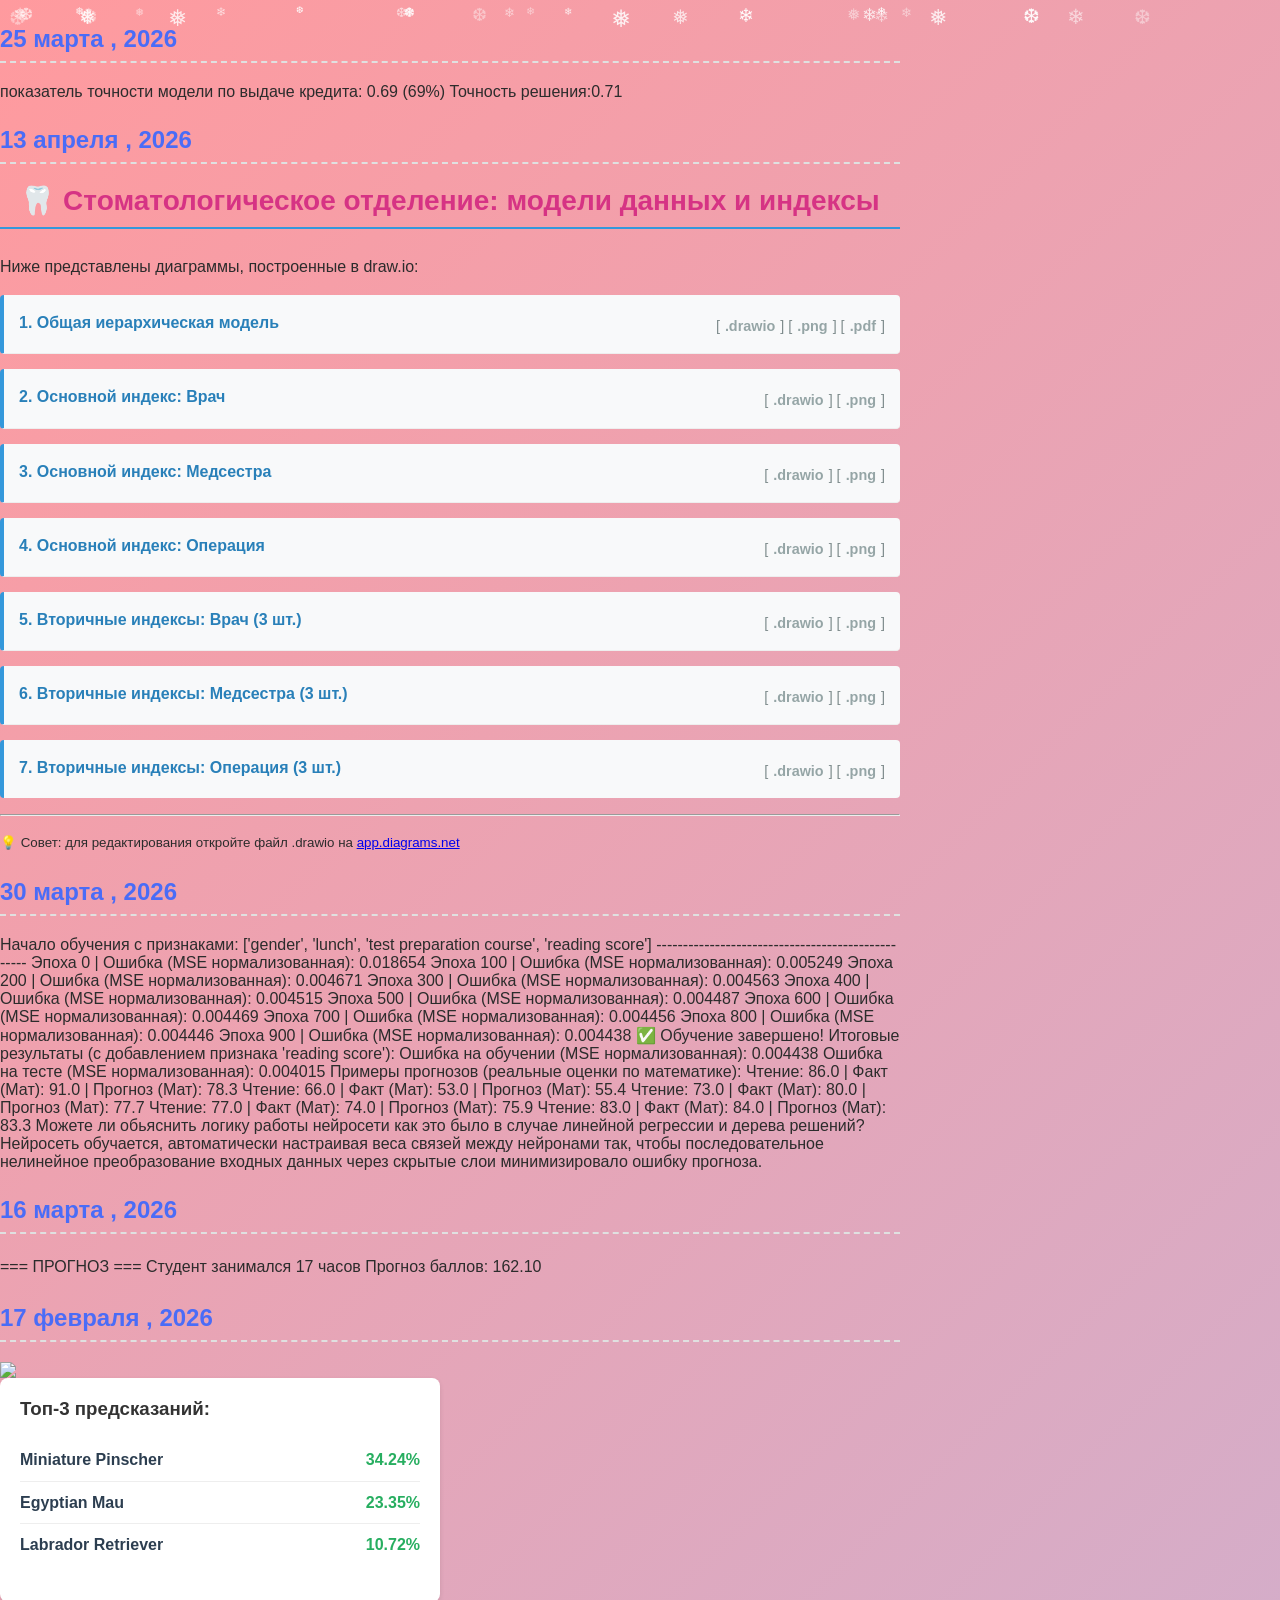
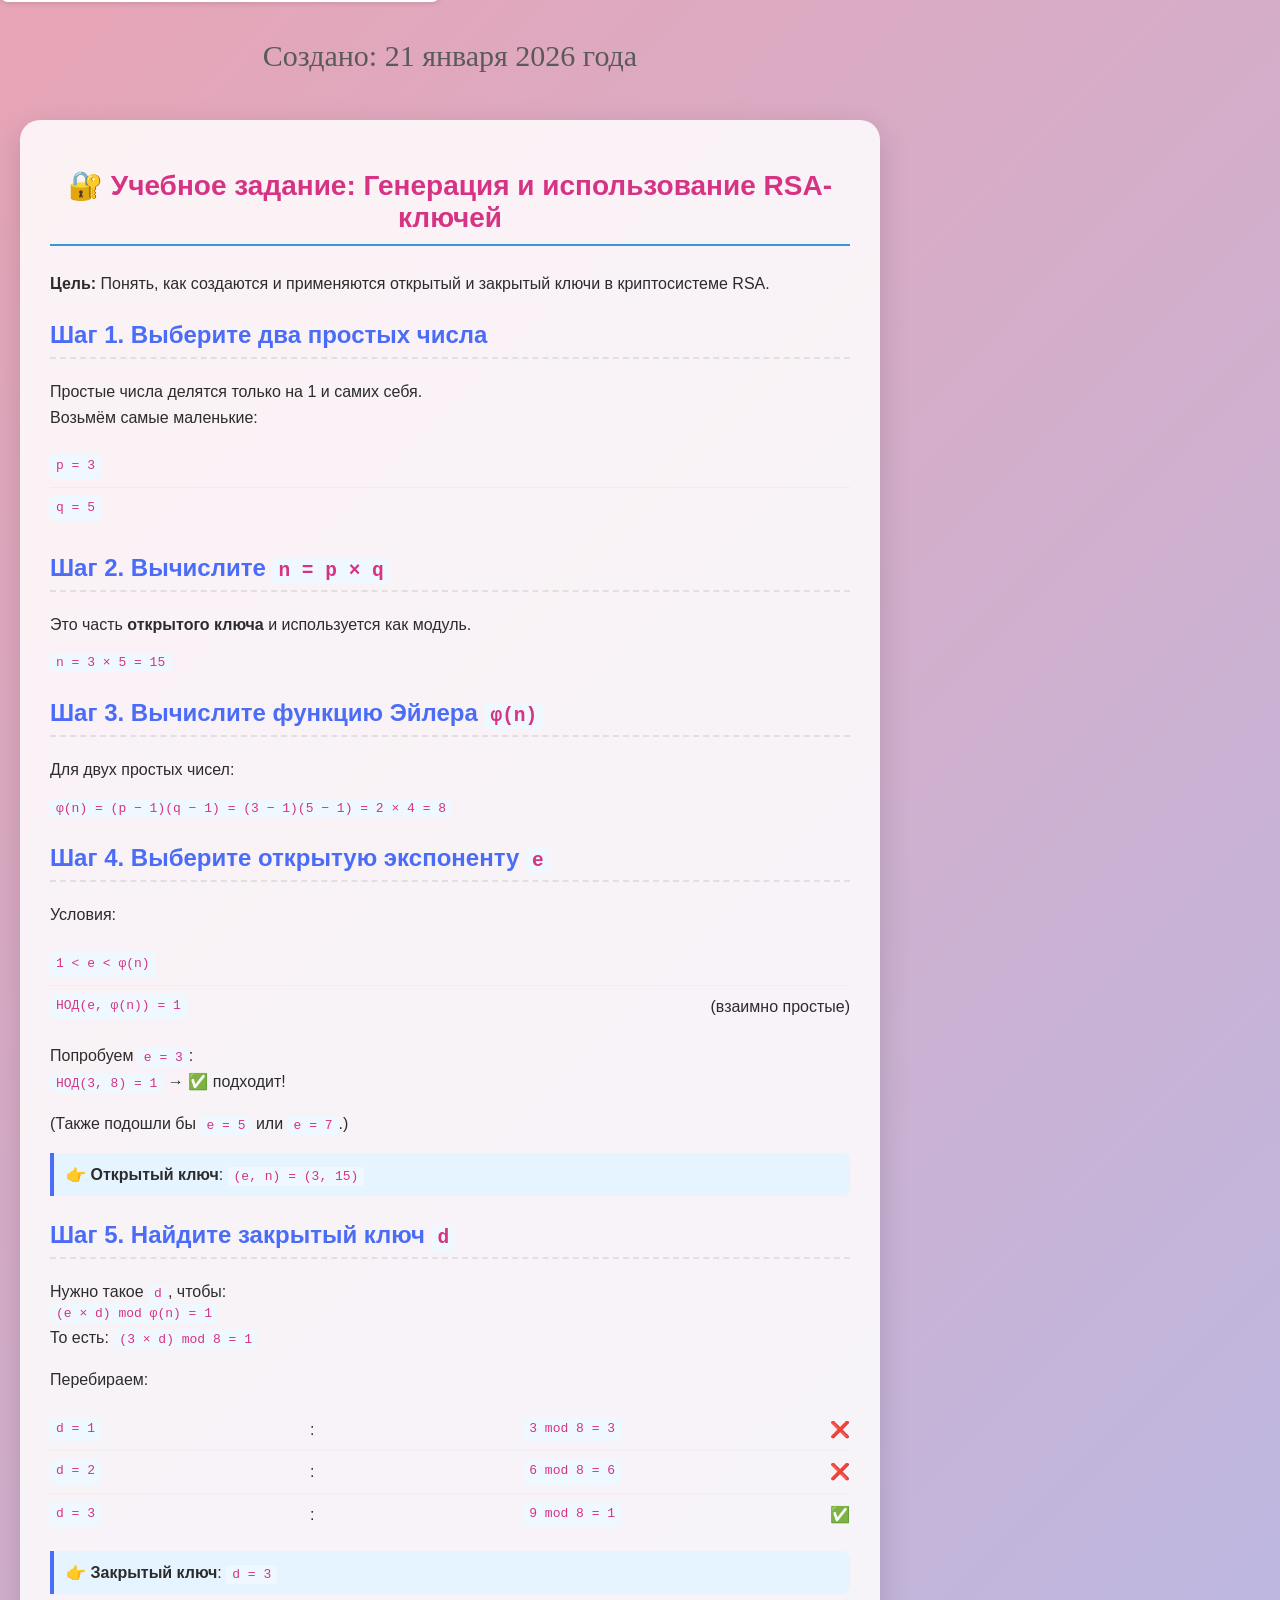
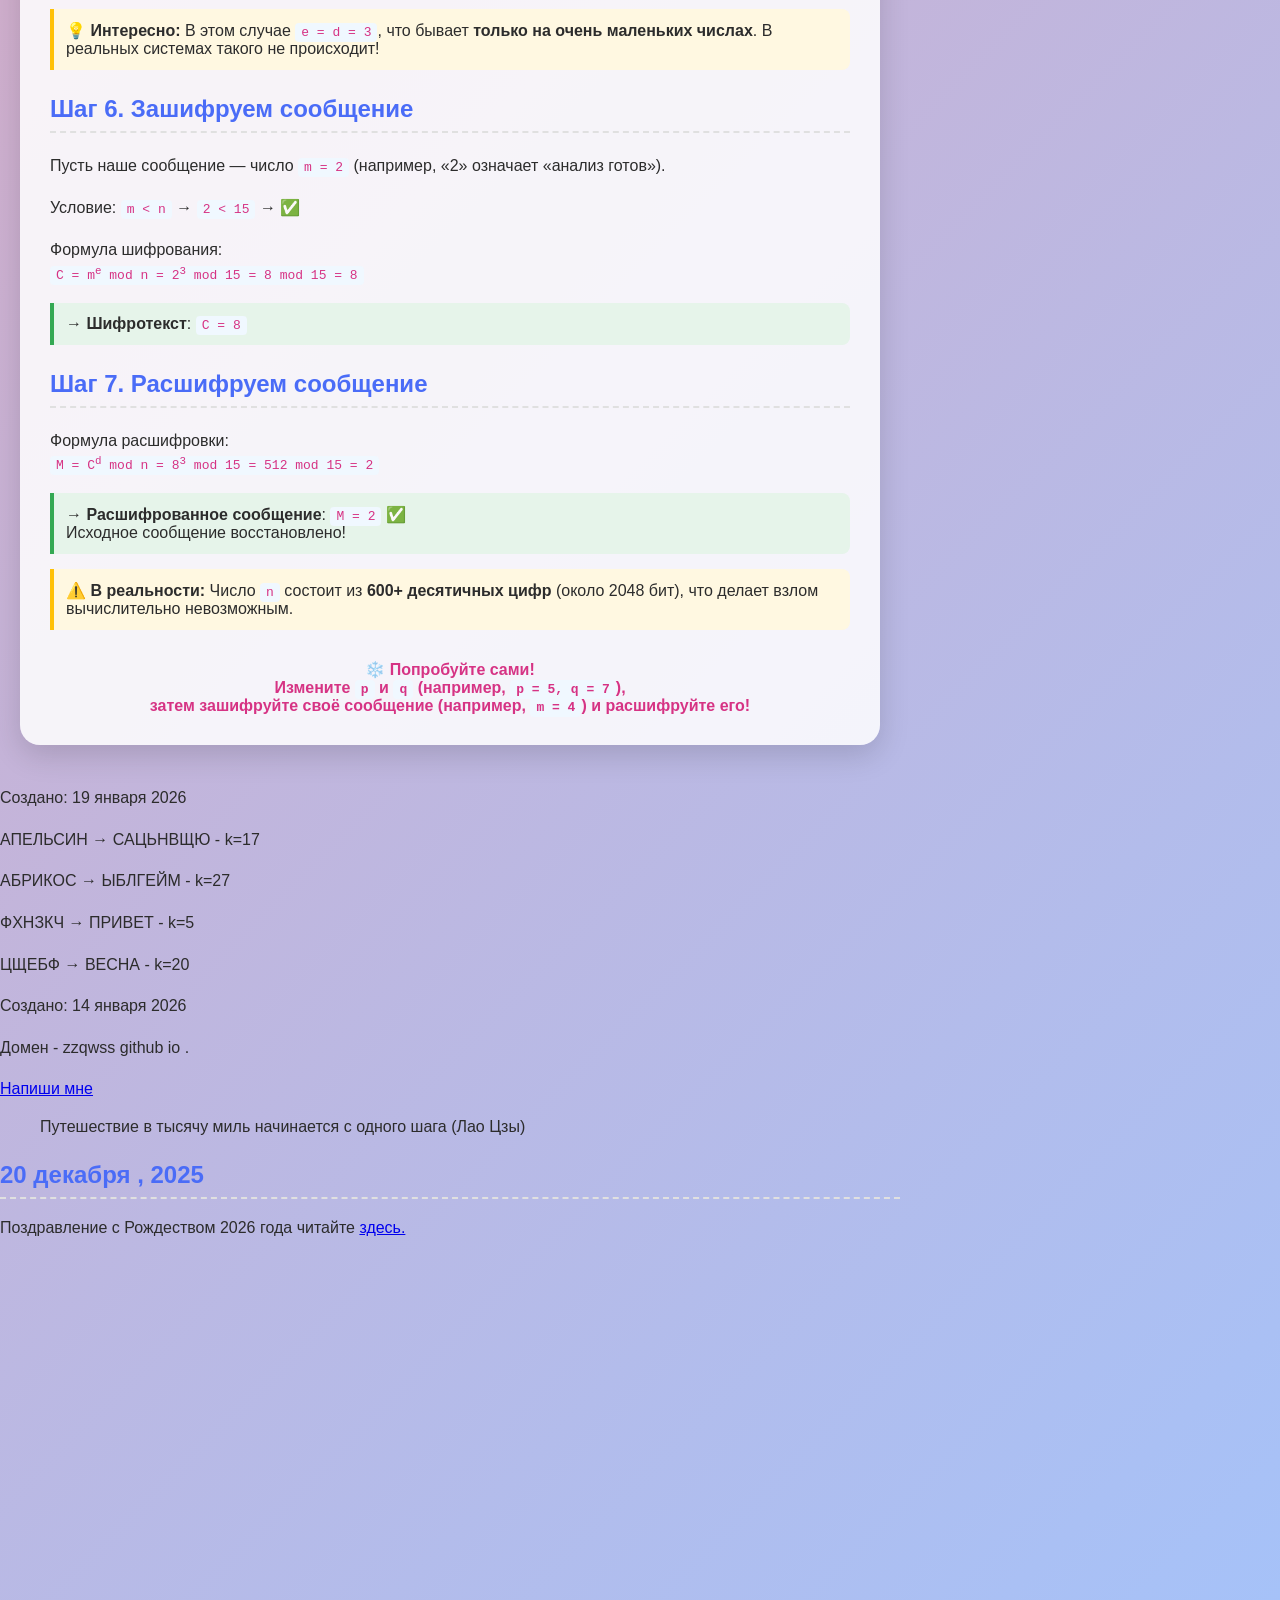
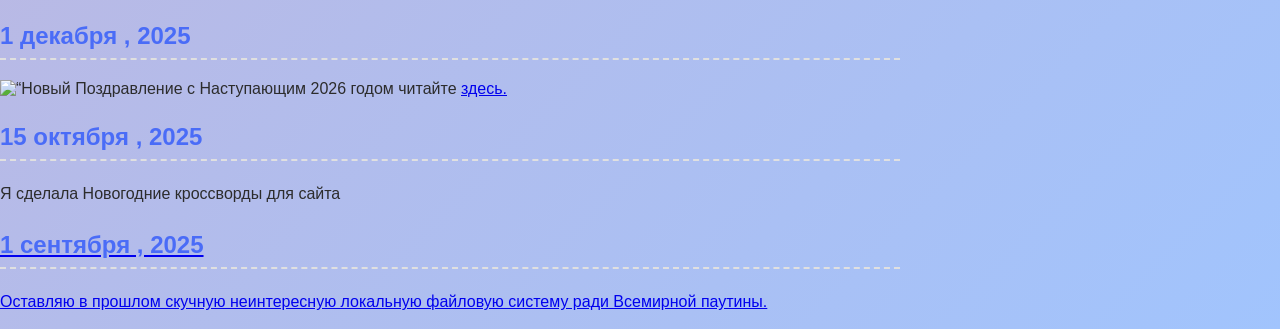
==== index.html @ 60582eb0 "Update index.html" ====
<!DOCTYPE htnl>
<htnl lang="ru">
<head>
  <title>Мой блог</title>
  <link type=“text/css” 
  <link rel=“stylesheet” href=“style.css” />
</head>
  <title>Привет мир</title>
</head>
  <h2> 25 марта , 2026</h2
  <tittle>показатель точности модели по выдаче кредита: 0.69 (69%)</tittle>
  <tittle>Точность решения:0.71</tittle>

   <h2> 13 апреля , 2026</h2>
  <mxGraphModel dx="1024" dy="576" grid="1" gridSize="10" guides="1" tooltips="1" connect="1" arrows="1" fold="1" page="1" pageScale="1" pageWidth="827" pageHeight="1169" math="0" shadow="0">
  <root>
    <mxCell id="0"/>
    <mxCell id="1" parent="0"/>
    <mxCell id="2" value="Стоматологическое Отделение" style="rounded=0;whiteSpace=wrap;html=1;fillColor=#dae8fc;strokeColor=#6c8ebf;" vertex="1" parent="1">
      <mxGeometry x="250" y="40" width="200" height="60" as="geometry"/>
    </mxCell>
    <mxCell id="3" value="Персонал" style="rounded=0;whiteSpace=wrap;html=1;fillColor=#fff2cc;strokeColor=#d6b656;" vertex="1" parent="1">
      <mxGeometry x="150" y="160" width="120" height="60" as="geometry"/>
    </mxCell>
    <mxCell id="4" value="Операции" style="rounded=0;whiteSpace=wrap;html=1;fillColor=#d5e8d4;strokeColor=#82b366;" vertex="1" parent="1">
      <mxGeometry x="430" y="160" width="120" height="60" as="geometry"/>
    </mxCell>
    <mxCell id="5" value="Врач" style="ellipse;whiteSpace=wrap;html=1;fillColor=#f8cecc;strokeColor=#b85450;" vertex="1" parent="1">
      <mxGeometry x="80" y="280" width="100" height="80" as="geometry"/>
    </mxCell>
    <mxCell id="6" value="Медсестра" style="ellipse;whiteSpace=wrap;html=1;fillColor=#e1d5e7;strokeColor=#9673a6;" vertex="1" parent="1">
      <mxGeometry x="220" y="280" width="100" height="80" as="geometry"/>
    </mxCell>
    <mxCell id="7" value="Операция" style="ellipse;whiteSpace=wrap;html=1;fillColor=#d5e8d4;strokeColor=#82b366;" vertex="1" parent="1">
      <mxGeometry x="430" y="280" width="100" height="80" as="geometry"/>
    </mxCell>
    <mxCell id="8" value="" style="endArrow=classic;html=1;exitX=0.5;exitY=1;entryX=0.5;entryY=0;" edge="1" parent="1" source="2" target="3">
      <mxGeometry width="50" height="50" relative="1" as="geometry">
        <mxPoint x="250" y="130" as="sourcePoint"/>
        <mxPoint x="300" y="80" as="targetPoint"/>
      </mxGeometry>
    </mxCell>
    <mxCell id="9" value="" style="endArrow=classic;html=1;exitX=0.5;exitY=1;entryX=0.5;entryY=0;" edge="1" parent="1" source="2" target="4">
      <mxGeometry width="50" height="50" relative="1" as="geometry">
        <mxPoint x="360" y="110" as="sourcePoint"/>
        <mxPoint x="410" y="60" as="targetPoint"/>
      </mxGeometry>
    </mxCell>
    <mxCell id="10" value="" style="endArrow=classic;html=1;exitX=0.5;exitY=1;entryX=0.5;entryY=0;" edge="1" parent="1" source="3" target="5">
      <mxGeometry width="50" height="50" relative="1" as="geometry">
        <mxPoint x="160" y="230" as="sourcePoint"/>
        <mxPoint x="210" y="180" as="targetPoint"/>
      </mxGeometry>
    </mxCell>
    <mxCell id="11" value="" style="endArrow=classic;html=1;exitX=0.5;exitY=1;entryX=0.5;entryY=0;" edge="1" parent="1" source="3" target="6">
      <mxGeometry width="50" height="50" relative="1" as="geometry">
        <mxPoint x="240" y="230" as="sourcePoint"/>
        <mxPoint x="290" y="180" as="targetPoint"/>
      </mxGeometry>
    </mxCell>
    <mxCell id="12" value="" style="endArrow=classic;html=1;exitX=0.5;exitY=1;entryX=0.5;entryY=0;" edge="1" parent="1" source="4" target="7">
      <mxGeometry width="50" height="50" relative="1" as="geometry">
        <mxPoint x="440" y="230" as="sourcePoint"/>
        <mxPoint x="490" y="180" as="targetPoint"/>
      </mxGeometry>
    </mxCell>
    <mxCell id="13" value="Признаки:&lt;br&gt;- ID&lt;br&gt;- ФИО&lt;br&gt;- Специализация&lt;br&gt;- Стаж&lt;br&gt;- Категория" style="text;html=1;strokeColor=none;fillColor=none;align=left;verticalAlign=top;spacingLeft=4;spacingRight=4;overflow=hidden;rotatable=0;points=[[0,0.5],[1,0.5]];portConstraint=eastwest;" vertex="1" parent="1">
      <mxGeometry x="80" y="370" width="100" height="100" as="geometry"/>
    </mxCell>
    <mxCell id="14" value="Признаки:&lt;br&gt;- ID&lt;br&gt;- ФИО&lt;br&gt;- Тип&lt;br&gt;- Кабинет&lt;br&gt;- График" style="text;html=1;strokeColor=none;fillColor=none;align=left;verticalAlign=top;spacingLeft=4;spacingRight=4;overflow=hidden;rotatable=0;points=[[0,0.5],[1,0.5]];portConstraint=eastwest;" vertex="1" parent="1">
      <mxGeometry x="220" y="370" width="100" height="100" as="geometry"/>
    </mxCell>
    <mxCell id="15" value="Признаки:&lt;br&gt;- ID&lt;br&gt;- Название&lt;br&gt;- Дата&lt;br&gt;- Длит.&lt;br&gt;- Стоимость" style="text;html=1;strokeColor=none;fillColor=none;align=left;verticalAlign=top;spacingLeft=4;spacingRight=4;overflow=hidden;rotatable=0;points=[[0,0.5],[1,0.5]];portConstraint=eastwest;" vertex="1" parent="1">
      <mxGeometry x="430" y="370" width="100" height="100" as="geometry"/>
    </mxCell>
  </root>
</mxGraphModel>
          <!DOCTYPE html>
<html lang="ru">
<head>
  <meta charset="UTF-8">
  <title>Модели индексов — Стоматологическое отделение</title>
  <style>
    body { font-family: Arial, sans-serif; max-width: 900px; margin: 40px auto; padding: 0 20px; }
    h1 { color: #2c3e50; border-bottom: 2px solid #3498db; padding-bottom: 10px; }
    .file-list { list-style: none; padding: 0; }
    .file-list li { 
      margin: 15px 0; padding: 15px; 
      background: #f8f9fa; border-left: 4px solid #3498db; 
      border-radius: 4px; 
    }
    .file-list a { font-weight: bold; color: #2980b9; text-decoration: none; }
    .file-list a:hover { text-decoration: underline; }
    .formats { font-size: 0.9em; color: #7f8c8d; margin-top: 5px; }
    .formats a { margin: 0 5px; color: #95a5a6; }
  </style>
</head>
<body>
  <h1>🦷 Стоматологическое отделение: модели данных и индексы</h1>
  <p>Ниже представлены диаграммы, построенные в draw.io:</p>
  
  <ul class="file-list">
    <li>
      <a href="01_Hierarchy_Model.png" target="_blank">1. Общая иерархическая модель</a>
      <div class="formats">
        [<a href="01_Hierarchy_Model.drawio">.drawio</a>]
        [<a href="01_Hierarchy_Model.png">.png</a>]
        [<a href="01_Hierarchy_Model.pdf">.pdf</a>]
      </div>
    </li>
    <li>
      <a href="02_Doctor_Primary_Index.png" target="_blank">2. Основной индекс: Врач</a>
      <div class="formats">
        [<a href="02_Doctor_Primary_Index.drawio">.drawio</a>]
        [<a href="02_Doctor_Primary_Index.png">.png</a>]
      </div>
    </li>
    <li>
      <a href="03_Nurse_Primary_Index.png" target="_blank">3. Основной индекс: Медсестра</a>
      <div class="formats">
        [<a href="03_Nurse_Primary_Index.drawio">.drawio</a>]
        [<a href="03_Nurse_Primary_Index.png">.png</a>]
      </div>
    </li>
    <li>
      <a href="04_Operation_Primary_Index.png" target="_blank">4. Основной индекс: Операция</a>
      <div class="formats">
        [<a href="04_Operation_Primary_Index.drawio">.drawio</a>]
        [<a href="04_Operation_Primary_Index.png">.png</a>]
      </div>
    </li>
    <li>
      <a href="05_Doctor_Secondary_Indexes.png" target="_blank">5. Вторичные индексы: Врач (3 шт.)</a>
      <div class="formats">
        [<a href="05_Doctor_Secondary_Indexes.drawio">.drawio</a>]
        [<a href="05_Doctor_Secondary_Indexes.png">.png</a>]
      </div>
    </li>
    <li>
      <a href="06_Nurse_Secondary_Indexes.png" target="_blank">6. Вторичные индексы: Медсестра (3 шт.)</a>
      <div class="formats">
        [<a href="06_Nurse_Secondary_Indexes.drawio">.drawio</a>]
        [<a href="06_Nurse_Secondary_Indexes.png">.png</a>]
      </div>
    </li>
    <li>
      <a href="07_Operation_Secondary_Indexes.png" target="_blank">7. Вторичные индексы: Операция (3 шт.)</a>
      <div class="formats">
        [<a href="07_Operation_Secondary_Indexes.drawio">.drawio</a>]
        [<a href="07_Operation_Secondary_Indexes.png">.png</a>]
      </div>
    </li>
  </ul>

  <hr>
  <p><small>💡 Совет: для редактирования откройте файл .drawio на <a href="https://app.diagrams.net" target="_blank">app.diagrams.net</a></small></p>
</body>
</html>
  
  <h2> 30 марта , 2026</h2>
Начало обучения с признаками: ['gender', 'lunch', 'test preparation course', 'reading score']
--------------------------------------------------
Эпоха    0 | Ошибка (MSE нормализованная): 0.018654
Эпоха  100 | Ошибка (MSE нормализованная): 0.005249
Эпоха  200 | Ошибка (MSE нормализованная): 0.004671
Эпоха  300 | Ошибка (MSE нормализованная): 0.004563
Эпоха  400 | Ошибка (MSE нормализованная): 0.004515
Эпоха  500 | Ошибка (MSE нормализованная): 0.004487
Эпоха  600 | Ошибка (MSE нормализованная): 0.004469
Эпоха  700 | Ошибка (MSE нормализованная): 0.004456
Эпоха  800 | Ошибка (MSE нормализованная): 0.004446
Эпоха  900 | Ошибка (MSE нормализованная): 0.004438

✅ Обучение завершено!

Итоговые результаты (с добавлением признака 'reading score'):
Ошибка на обучении (MSE нормализованная): 0.004438
Ошибка на тесте (MSE нормализованная): 0.004015

Примеры прогнозов (реальные оценки по математике):
Чтение: 86.0 | Факт (Мат): 91.0 | Прогноз (Мат): 78.3
Чтение: 66.0 | Факт (Мат): 53.0 | Прогноз (Мат): 55.4
Чтение: 73.0 | Факт (Мат): 80.0 | Прогноз (Мат): 77.7
Чтение: 77.0 | Факт (Мат): 74.0 | Прогноз (Мат): 75.9
Чтение: 83.0 | Факт (Мат): 84.0 | Прогноз (Мат): 83.3
  Можете ли обьяснить логику работы нейросети как это было в случае линейной регрессии и дерева решений?
  Нейросеть обучается, автоматически настраивая веса связей между нейронами так, чтобы последовательное нелинейное преобразование входных данных через скрытые слои минимизировало ошибку прогноза.
 <h2> 16 марта , 2026</h2>
  <p>=== ПРОГНОЗ ===
Студент занимался 17 часов
Прогноз баллов: 162.10</p> 

    <head>
  <h2> 17 февраля , 2026</h2>
  <img src="7d389800ee149e81c55e66fdf077b509.jpg">
  <!DOCTYPE html>
<html lang="ru">
<head>
    <meta charset="UTF-8">
    <meta name="viewport" content="width=device-width, initial-scale=1.0">
    <title>Результаты предсказания</title>
    <style>
        body {
            font-family: Arial, sans-serif;
            padding: 20px;
            background-color: #f9f9f9;
        }
        .prediction-box {
            background: white;
            padding: 20px;
            border-radius: 8px;
            box-shadow: 0 2px 5px rgba(0,0,0,0.1);
            max-width: 400px;
        }
        h3 {
            margin-top: 0;
            color: #333;
        }
        ul {
            list-style-type: none; /* Убираем стандартные точки */
            padding: 0;
        }
        li {
            padding: 8px 0;
            border-bottom: 1px solid #eee;
            display: flex;
            justify-content: space-between; /* Разносит название и процент по краям */
        }
        li:last-child {
            border-bottom: none;
        }
        .breed {
            font-weight: bold;
            color: #2c3e50;
        }
        .percent {
            color: #27ae60; /* Зеленый цвет для процентов */
            font-weight: bold;
        }
    </style>
</head>
<body>

    <div class="prediction-box">
        <h3>Топ-3 предсказаний:</h3>
        <ul>
            <li>
                <span class="breed">Miniature Pinscher</span>
                <span class="percent">34.24%</span>
            </li>
            <li>
                <span class="breed">Egyptian Mau</span>
                <span class="percent">23.35%</span>
            </li>
            <li>
                <span class="breed">Labrador Retriever</span>
                <span class="percent">10.72%</span>
            </li>
        </ul>
    </div>

</body>
</html>
<body>
<p style="font-family: 'Pudelinka', cursive; font-size: 30px; text-align: center; color: #5a5a5a; margin-top: 30px;">
  Создано: 21 января 2026 года
</p>
  <!DOCTYPE html>
<html lang="ru">
<head>
  <meta charset="UTF-8" />
  <meta name="viewport" content="width=device-width, initial-scale=1.0"/>
  <title>🔐 Учебное задание: Генерация и использование RSA-ключей</title>
  <style>
    /* Pink-blue gradient background */
    body {
      margin: 0;
      padding: 0;
      min-height: 100vh;
      background: linear-gradient(135deg, #ff9a9e 0%, #a1c4fd 100%);
      font-family: 'Segoe UI', Tahoma, Geneva, Verdana, sans-serif;
      color: #2c2c2c;
      overflow-x: hidden;
      position: relative;
    }

    .container {
      max-width: 800px;
      margin: 40px auto;
      padding: 30px;
      background: rgba(255, 255, 255, 0.85);
      border-radius: 20px;
      box-shadow: 0 10px 30px rgba(0, 0, 0, 0.15);
      position: relative;
      z-index: 10;
    }

    h1 {
      text-align: center;
      color: #d63384;
      margin-bottom: 25px;
      font-size: 28px;
    }

    h2 {
      color: #4a6cf7;
      margin-top: 25px;
      border-bottom: 2px dashed #e0e0e0;
      padding-bottom: 8px;
    }

    p, ul {
      line-height: 1.6;
    }

    code {
      background: #f0f8ff;
      padding: 2px 6px;
      border-radius: 4px;
      font-family: monospace;
      color: #d63384;
    }

    .key-box {
      background: #e6f4ff;
      border-left: 4px solid #4a6cf7;
      padding: 12px;
      margin: 15px 0;
      border-radius: 0 8px 8px 0;
    }

    .note {
      background: #fff8e1;
      border-left: 4px solid #ffc107;
      padding: 12px;
      margin: 15px 0;
      border-radius: 0 8px 8px 0;
    }

    .success {
      background: #e6f4ea;
      border-left: 4px solid #34a853;
      padding: 12px;
      margin: 15px 0;
      border-radius: 0 8px 8px 0;
    }

    .try-it {
      text-align: center;
      margin-top: 30px;
      font-weight: bold;
      color: #d63384;
    }

    /* Snowflakes */
    .snowflake {
      position: absolute;
      top: -20px;
      color: white;
      font-size: 20px;
      user-select: none;
      opacity: 0.8;
      animation: fall linear infinite;
    }

    @keyframes fall {
      to {
        transform: translateY(105vh) rotate(360deg);
      }
    }
  </style>
</head>
<body>

  <!-- Snowflakes (generated by JS) -->
  <div id="snowflakes"></div>

  <div class="container">
    <h1>🔐 Учебное задание: Генерация и использование RSA-ключей</h1>

    <p><strong>Цель:</strong> Понять, как создаются и применяются открытый и закрытый ключи в криптосистеме RSA.</p>

    <h2>Шаг 1. Выберите два простых числа</h2>
    <p>Простые числа делятся только на 1 и самих себя.<br>
       Возьмём самые маленькие:</p>
    <ul>
      <li><code>p = 3</code></li>
      <li><code>q = 5</code></li>
    </ul>

    <h2>Шаг 2. Вычислите <code>n = p × q</code></h2>
    <p>Это часть <strong>открытого ключа</strong> и используется как модуль.</p>
    <p><code>n = 3 × 5 = 15</code></p>

    <h2>Шаг 3. Вычислите функцию Эйлера <code>φ(n)</code></h2>
    <p>Для двух простых чисел:</p>
    <p><code>φ(n) = (p − 1)(q − 1) = (3 − 1)(5 − 1) = 2 × 4 = 8</code></p>

    <h2>Шаг 4. Выберите открытую экспоненту <code>e</code></h2>
    <p>Условия:</p>
    <ul>
      <li><code>1 &lt; e &lt; φ(n)</code></li>
      <li><code>НОД(e, φ(n)) = 1</code> (взаимно простые)</li>
    </ul>
    <p>Попробуем <code>e = 3</code>:<br>
       <code>НОД(3, 8) = 1</code> → ✅ подходит!</p>
    <p>(Также подошли бы <code>e = 5</code> или <code>e = 7</code>.)</p>

    <div class="key-box">
      👉 <strong>Открытый ключ</strong>: <code>(e, n) = (3, 15)</code>
    </div>

    <h2>Шаг 5. Найдите закрытый ключ <code>d</code></h2>
    <p>Нужно такое <code>d</code>, чтобы:<br>
       <code>(e × d) mod φ(n) = 1</code><br>
       То есть: <code>(3 × d) mod 8 = 1</code></p>

    <p>Перебираем:</p>
    <ul>
      <li><code>d = 1</code>: <code>3 mod 8 = 3</code> ❌</li>
      <li><code>d = 2</code>: <code>6 mod 8 = 6</code> ❌</li>
      <li><code>d = 3</code>: <code>9 mod 8 = 1</code> ✅</li>
    </ul>

    <div class="key-box">
      👉 <strong>Закрытый ключ</strong>: <code>d = 3</code>
    </div>

    <div class="note">
      💡 <strong>Интересно:</strong> В этом случае <code>e = d = 3</code>, что бывает <strong>только на очень маленьких числах</strong>. В реальных системах такого не происходит!
    </div>

    <h2>Шаг 6. Зашифруем сообщение</h2>
    <p>Пусть наше сообщение — число <code>m = 2</code> (например, «2» означает «анализ готов»).</p>
    <p>Условие: <code>m &lt; n</code> → <code>2 &lt; 15</code> → ✅</p>
    <p>Формула шифрования:<br>
       <code>C = m<sup>e</sup> mod n = 2<sup>3</sup> mod 15 = 8 mod 15 = 8</code></p>
    <div class="success">
      → <strong>Шифротекст</strong>: <code>C = 8</code>
    </div>

    <h2>Шаг 7. Расшифруем сообщение</h2>
    <p>Формула расшифровки:<br>
       <code>M = C<sup>d</sup> mod n = 8<sup>3</sup> mod 15 = 512 mod 15 = 2</code></p>
    <div class="success">
      → <strong>Расшифрованное сообщение</strong>: <code>M = 2</code> ✅<br>
      Исходное сообщение восстановлено!
    </div>

    <div class="note">
      ⚠️ <strong>В реальности:</strong> Число <code>n</code> состоит из <strong>600+ десятичных цифр</strong> (около 2048 бит), что делает взлом вычислительно невозможным.
    </div>

    <div class="try-it">
      ❄️ Попробуйте сами!<br>
      Измените <code>p</code> и <code>q</code> (например, <code>p = 5, q = 7</code>),<br>
      затем зашифруйте своё сообщение (например, <code>m = 4</code>) и расшифруйте его!
    </div>
  </div>

  <script>
    // Create snowflakes
    const snowflakesContainer = document.getElementById('snowflakes');
    const snowflakeChars = ['❄', '❅', '❆'];
    const snowflakeCount = 30;

    for (let i = 0; i < snowflakeCount; i++) {
      const snowflake = document.createElement('div');
      snowflake.classList.add('snowflake');
      snowflake.innerHTML = snowflakeChars[Math.floor(Math.random() * snowflakeChars.length)];
      
      // Random horizontal position
      snowflake.style.left = Math.random() * 100 + 'vw';
      
      // Random size (0.5em to 1.5em)
      const size = 0.5 + Math.random();
      snowflake.style.fontSize = size + 'em';
      
      // Random opacity
      snowflake.style.opacity = 0.4 + Math.random() * 0.6;
      
      // Random animation duration (8s to 15s)
      const duration = 8 + Math.random() * 7;
      snowflake.style.animationDuration = duration + 's';
      
      // Random delay
      snowflake.style.animationDelay = Math.random() * 5 + 's';
      
      snowflakesContainer.appendChild(snowflake);
    }
  </script>
</body>
</html>
</html>
    <p>Создано: 19 января 2026</p>
  <p>АПЕЛЬСИН → САЦЬНВЩЮ - k=17</p>
  <p>АБРИКОС → ЫБЛГЕЙМ - k=27</p>
  <p>ФХНЗКЧ → ПРИВЕТ - k=5</p>
  <p>ЦЩЕБФ → ВЕСНА - k=20</p>
  <p>Создано: 14 января 2026</p>
  <p>Домен - zzqwss github io . </p>
  <p><a href="malito:zzqwss@mail.ru">Напиши мне</a></p>
  <blockquote class=“q”>Путешествие в тысячу миль начинается с одного шага (Лао Цзы) </blockquote>
<h2> 20 декабря , 2025</h2>
Поздравление с Рождеством 2026 года читайте <a href="kolyadki.odt"> здесь.</a>
  <video width="720">
  <source src="newTree.mp4" type="video/mp4">
</video>
<h2> 1 декабря , 2025</h2>
<img src=“Icons/free-icon-christmas-balls-2445005.png” alt=“Новый год”>
Поздравление с Наступающим 2026 годом читайте <a href=“Congratulations2026.html”> здесь.</a>
<h2> 15 октября , 2025</h2>
<p>
Я сделала Новогодние кроссворды для сайта <a href=“http://адрес сайта друга”  title=“Блог моего друга”Сайт моего друга</a>
</p>
<h2> 1 сентября , 2025</h2>
<p>
Оставляю в прошлом скучную неинтересную локальную файловую систему ради Всемирной паутины.
</p>
</body>
</htnl>
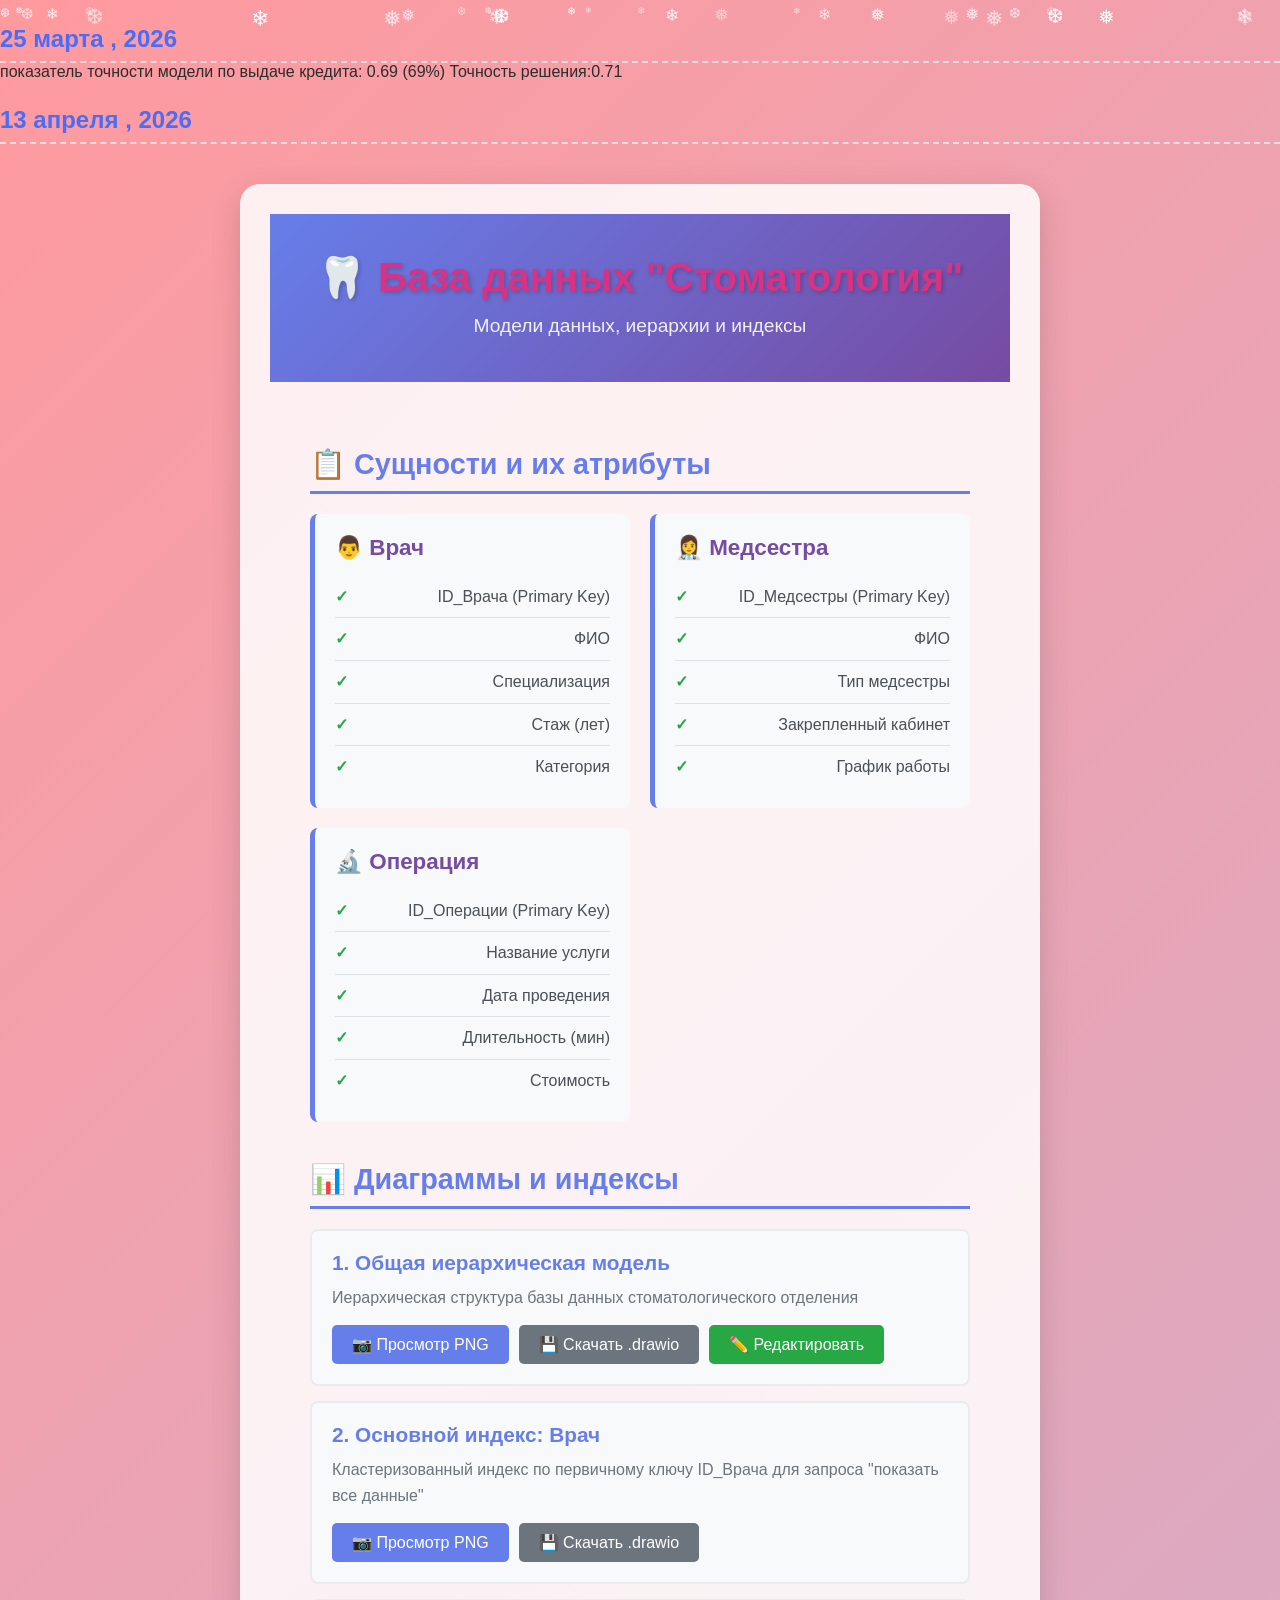
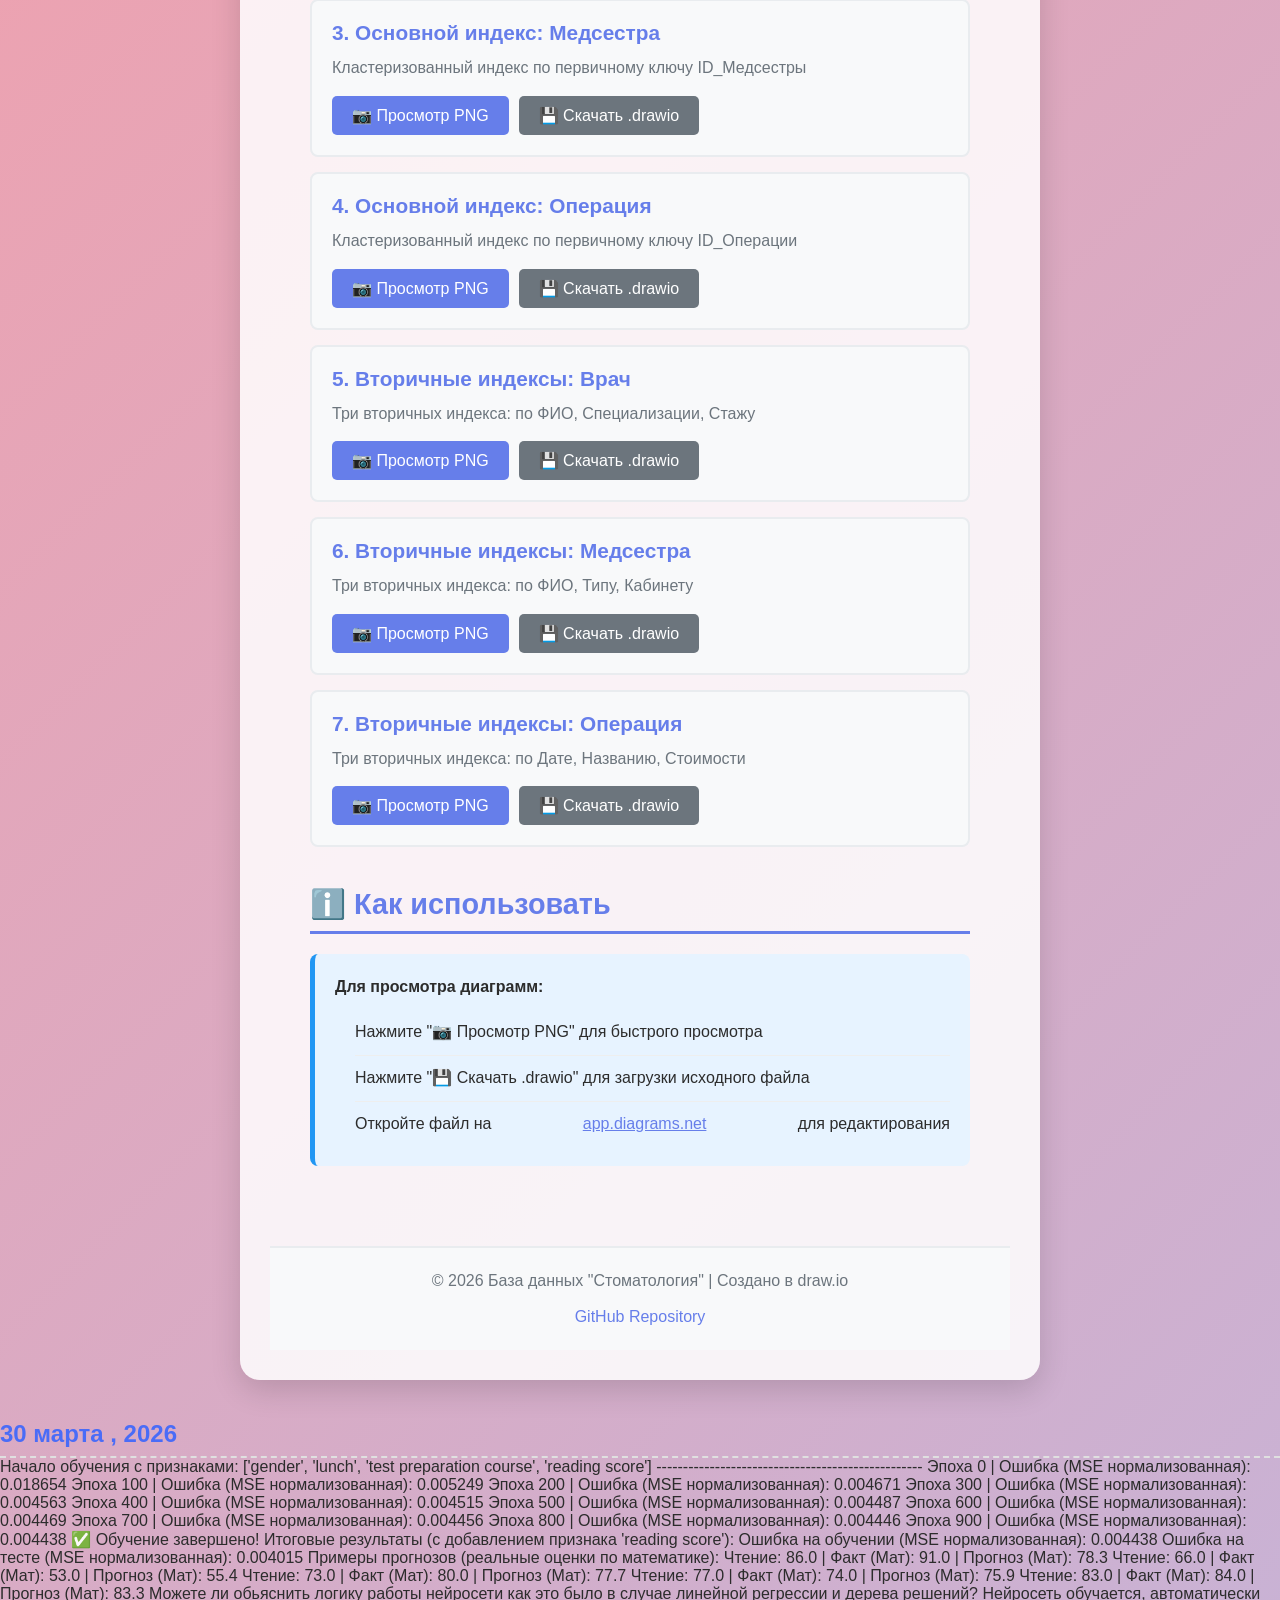
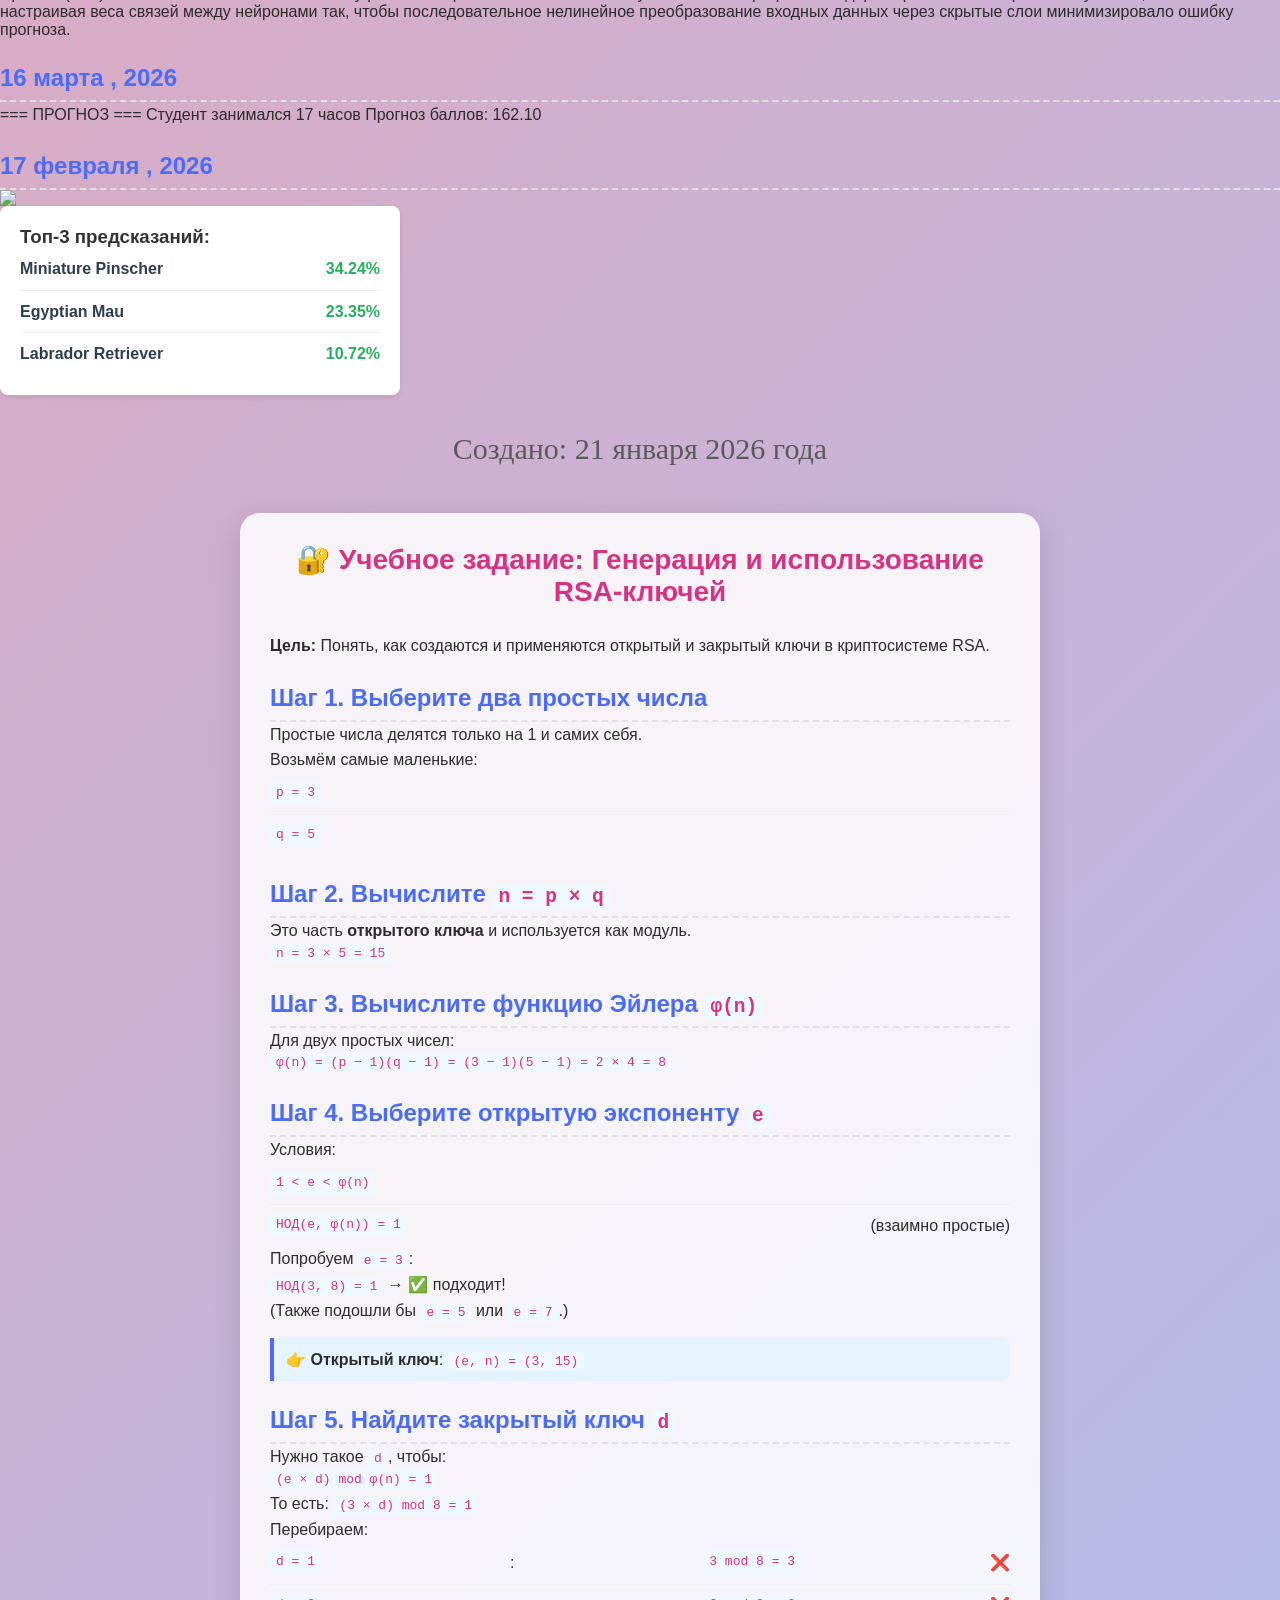
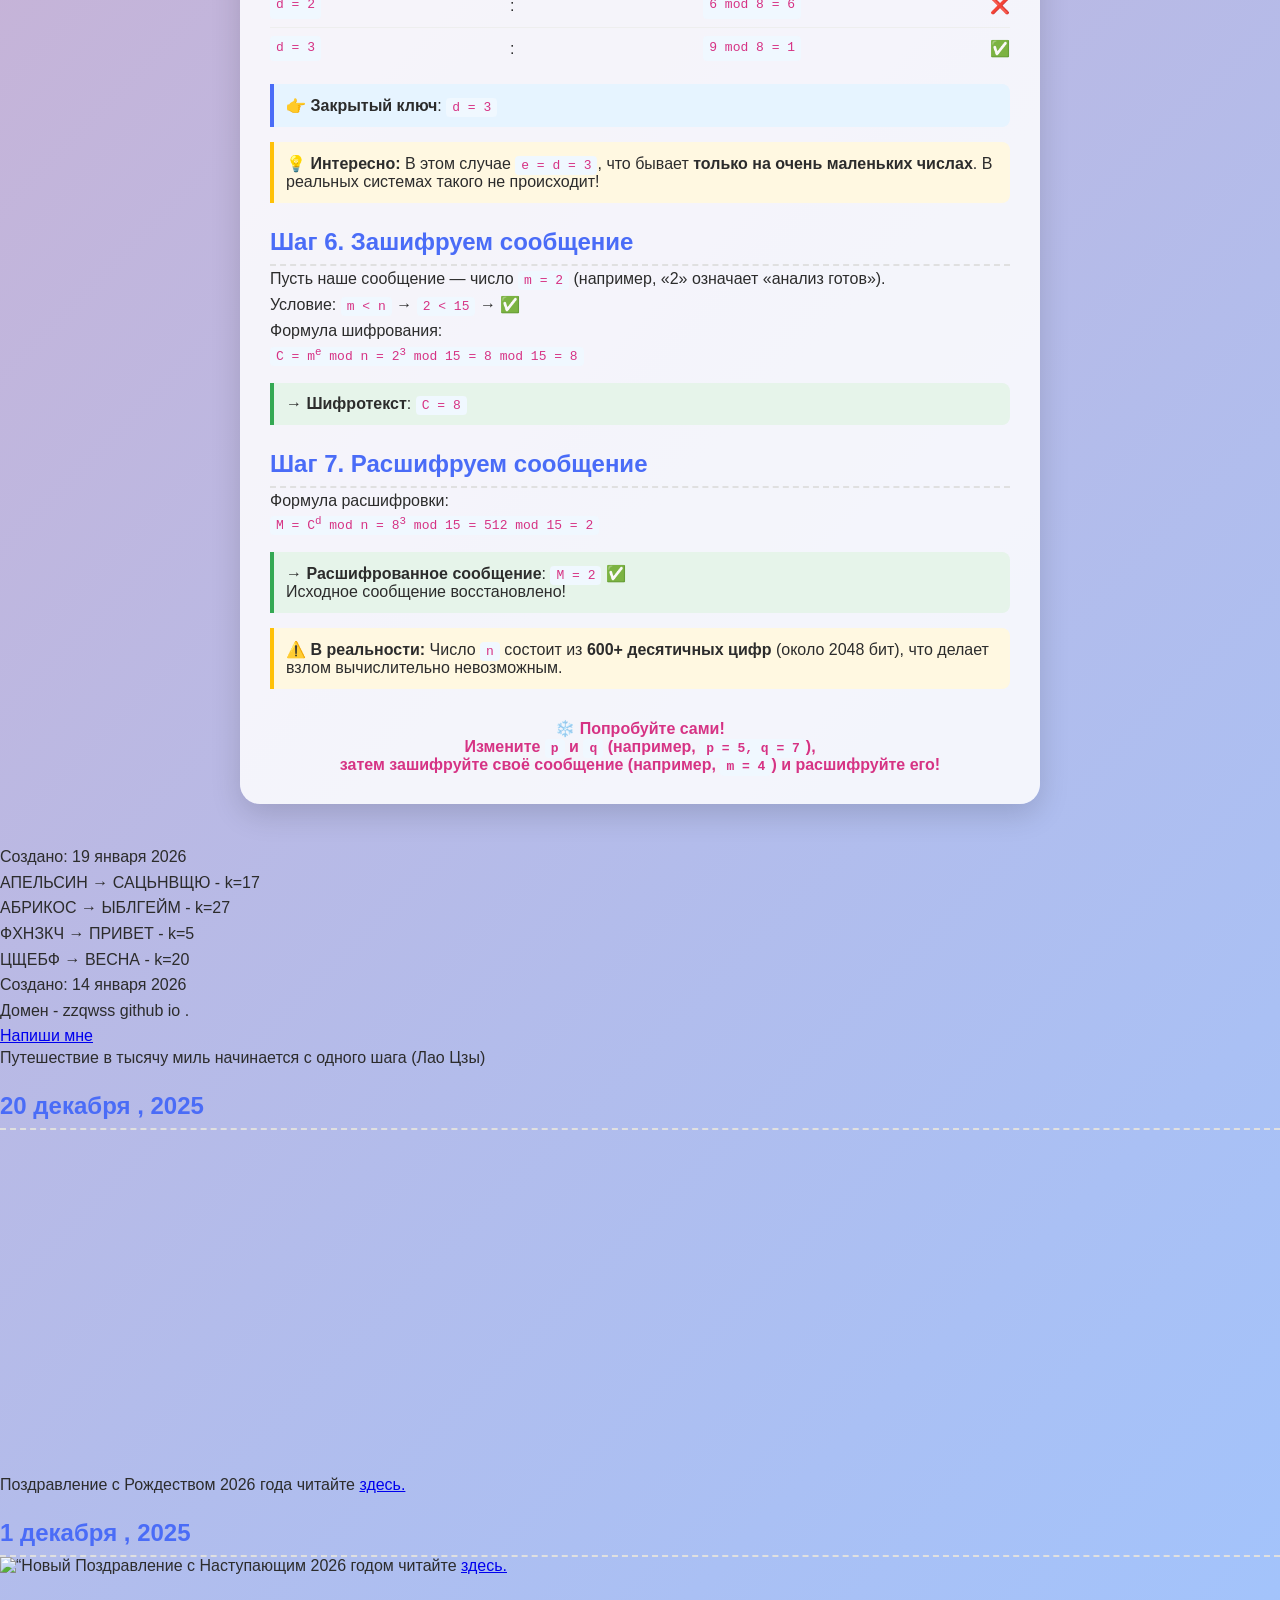
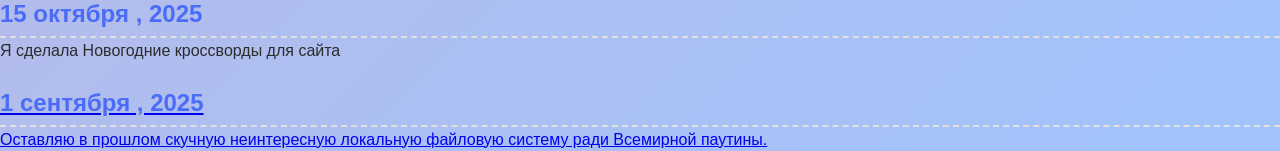
==== commit 8bc21526: "Update index.html" ====
--- a/index.html
+++ b/index.html
@@ -12,148 +12,343 @@
   <tittle>Точность решения:0.71</tittle>
 
    <h2> 13 апреля , 2026</h2>
-  <mxGraphModel dx="1024" dy="576" grid="1" gridSize="10" guides="1" tooltips="1" connect="1" arrows="1" fold="1" page="1" pageScale="1" pageWidth="827" pageHeight="1169" math="0" shadow="0">
-  <root>
-    <mxCell id="0"/>
-    <mxCell id="1" parent="0"/>
-    <mxCell id="2" value="Стоматологическое Отделение" style="rounded=0;whiteSpace=wrap;html=1;fillColor=#dae8fc;strokeColor=#6c8ebf;" vertex="1" parent="1">
-      <mxGeometry x="250" y="40" width="200" height="60" as="geometry"/>
-    </mxCell>
-    <mxCell id="3" value="Персонал" style="rounded=0;whiteSpace=wrap;html=1;fillColor=#fff2cc;strokeColor=#d6b656;" vertex="1" parent="1">
-      <mxGeometry x="150" y="160" width="120" height="60" as="geometry"/>
-    </mxCell>
-    <mxCell id="4" value="Операции" style="rounded=0;whiteSpace=wrap;html=1;fillColor=#d5e8d4;strokeColor=#82b366;" vertex="1" parent="1">
-      <mxGeometry x="430" y="160" width="120" height="60" as="geometry"/>
-    </mxCell>
-    <mxCell id="5" value="Врач" style="ellipse;whiteSpace=wrap;html=1;fillColor=#f8cecc;strokeColor=#b85450;" vertex="1" parent="1">
-      <mxGeometry x="80" y="280" width="100" height="80" as="geometry"/>
-    </mxCell>
-    <mxCell id="6" value="Медсестра" style="ellipse;whiteSpace=wrap;html=1;fillColor=#e1d5e7;strokeColor=#9673a6;" vertex="1" parent="1">
-      <mxGeometry x="220" y="280" width="100" height="80" as="geometry"/>
-    </mxCell>
-    <mxCell id="7" value="Операция" style="ellipse;whiteSpace=wrap;html=1;fillColor=#d5e8d4;strokeColor=#82b366;" vertex="1" parent="1">
-      <mxGeometry x="430" y="280" width="100" height="80" as="geometry"/>
-    </mxCell>
-    <mxCell id="8" value="" style="endArrow=classic;html=1;exitX=0.5;exitY=1;entryX=0.5;entryY=0;" edge="1" parent="1" source="2" target="3">
-      <mxGeometry width="50" height="50" relative="1" as="geometry">
-        <mxPoint x="250" y="130" as="sourcePoint"/>
-        <mxPoint x="300" y="80" as="targetPoint"/>
-      </mxGeometry>
-    </mxCell>
-    <mxCell id="9" value="" style="endArrow=classic;html=1;exitX=0.5;exitY=1;entryX=0.5;entryY=0;" edge="1" parent="1" source="2" target="4">
-      <mxGeometry width="50" height="50" relative="1" as="geometry">
-        <mxPoint x="360" y="110" as="sourcePoint"/>
-        <mxPoint x="410" y="60" as="targetPoint"/>
-      </mxGeometry>
-    </mxCell>
-    <mxCell id="10" value="" style="endArrow=classic;html=1;exitX=0.5;exitY=1;entryX=0.5;entryY=0;" edge="1" parent="1" source="3" target="5">
-      <mxGeometry width="50" height="50" relative="1" as="geometry">
-        <mxPoint x="160" y="230" as="sourcePoint"/>
-        <mxPoint x="210" y="180" as="targetPoint"/>
-      </mxGeometry>
-    </mxCell>
-    <mxCell id="11" value="" style="endArrow=classic;html=1;exitX=0.5;exitY=1;entryX=0.5;entryY=0;" edge="1" parent="1" source="3" target="6">
-      <mxGeometry width="50" height="50" relative="1" as="geometry">
-        <mxPoint x="240" y="230" as="sourcePoint"/>
-        <mxPoint x="290" y="180" as="targetPoint"/>
-      </mxGeometry>
-    </mxCell>
-    <mxCell id="12" value="" style="endArrow=classic;html=1;exitX=0.5;exitY=1;entryX=0.5;entryY=0;" edge="1" parent="1" source="4" target="7">
-      <mxGeometry width="50" height="50" relative="1" as="geometry">
-        <mxPoint x="440" y="230" as="sourcePoint"/>
-        <mxPoint x="490" y="180" as="targetPoint"/>
-      </mxGeometry>
-    </mxCell>
-    <mxCell id="13" value="Признаки:&lt;br&gt;- ID&lt;br&gt;- ФИО&lt;br&gt;- Специализация&lt;br&gt;- Стаж&lt;br&gt;- Категория" style="text;html=1;strokeColor=none;fillColor=none;align=left;verticalAlign=top;spacingLeft=4;spacingRight=4;overflow=hidden;rotatable=0;points=[[0,0.5],[1,0.5]];portConstraint=eastwest;" vertex="1" parent="1">
-      <mxGeometry x="80" y="370" width="100" height="100" as="geometry"/>
-    </mxCell>
-    <mxCell id="14" value="Признаки:&lt;br&gt;- ID&lt;br&gt;- ФИО&lt;br&gt;- Тип&lt;br&gt;- Кабинет&lt;br&gt;- График" style="text;html=1;strokeColor=none;fillColor=none;align=left;verticalAlign=top;spacingLeft=4;spacingRight=4;overflow=hidden;rotatable=0;points=[[0,0.5],[1,0.5]];portConstraint=eastwest;" vertex="1" parent="1">
-      <mxGeometry x="220" y="370" width="100" height="100" as="geometry"/>
-    </mxCell>
-    <mxCell id="15" value="Признаки:&lt;br&gt;- ID&lt;br&gt;- Название&lt;br&gt;- Дата&lt;br&gt;- Длит.&lt;br&gt;- Стоимость" style="text;html=1;strokeColor=none;fillColor=none;align=left;verticalAlign=top;spacingLeft=4;spacingRight=4;overflow=hidden;rotatable=0;points=[[0,0.5],[1,0.5]];portConstraint=eastwest;" vertex="1" parent="1">
-      <mxGeometry x="430" y="370" width="100" height="100" as="geometry"/>
-    </mxCell>
-  </root>
-</mxGraphModel>
-          <!DOCTYPE html>
+<!DOCTYPE html>
 <html lang="ru">
 <head>
-  <meta charset="UTF-8">
-  <title>Модели индексов — Стоматологическое отделение</title>
-  <style>
-    body { font-family: Arial, sans-serif; max-width: 900px; margin: 40px auto; padding: 0 20px; }
-    h1 { color: #2c3e50; border-bottom: 2px solid #3498db; padding-bottom: 10px; }
-    .file-list { list-style: none; padding: 0; }
-    .file-list li { 
-      margin: 15px 0; padding: 15px; 
-      background: #f8f9fa; border-left: 4px solid #3498db; 
-      border-radius: 4px; 
-    }
-    .file-list a { font-weight: bold; color: #2980b9; text-decoration: none; }
-    .file-list a:hover { text-decoration: underline; }
-    .formats { font-size: 0.9em; color: #7f8c8d; margin-top: 5px; }
-    .formats a { margin: 0 5px; color: #95a5a6; }
-  </style>
+    <meta charset="UTF-8">
+    <meta name="viewport" content="width=device-width, initial-scale=1.0">
+    <title>База данных "Стоматология" - Диаграммы и индексы</title>
+    <style>
+        * {
+            margin: 0;
+            padding: 0;
+            box-sizing: border-box;
+        }
+        
+        body {
+            font-family: 'Segoe UI', Tahoma, Geneva, Verdana, sans-serif;
+            background: linear-gradient(135deg, #667eea 0%, #764ba2 100%);
+            min-height: 100vh;
+            padding: 20px;
+        }
+        
+        .container {
+            max-width: 1200px;
+            margin: 0 auto;
+            background: white;
+            border-radius: 15px;
+            box-shadow: 0 20px 60px rgba(0,0,0,0.3);
+            overflow: hidden;
+        }
+        
+        header {
+            background: linear-gradient(135deg, #667eea 0%, #764ba2 100%);
+            color: white;
+            padding: 40px;
+            text-align: center;
+        }
+        
+        header h1 {
+            font-size: 2.5em;
+            margin-bottom: 10px;
+            text-shadow: 2px 2px 4px rgba(0,0,0,0.2);
+        }
+        
+        header p {
+            font-size: 1.2em;
+            opacity: 0.9;
+        }
+        
+        .content {
+            padding: 40px;
+        }
+        
+        .section {
+            margin-bottom: 40px;
+        }
+        
+        .section h2 {
+            color: #667eea;
+            border-bottom: 3px solid #667eea;
+            padding-bottom: 10px;
+            margin-bottom: 20px;
+            font-size: 1.8em;
+        }
+        
+        .entities-grid {
+            display: grid;
+            grid-template-columns: repeat(auto-fit, minmax(300px, 1fr));
+            gap: 20px;
+            margin-bottom: 30px;
+        }
+        
+        .entity-card {
+            background: #f8f9fa;
+            border-left: 5px solid #667eea;
+            padding: 20px;
+            border-radius: 8px;
+            transition: transform 0.3s, box-shadow 0.3s;
+        }
+        
+        .entity-card:hover {
+            transform: translateY(-5px);
+            box-shadow: 0 10px 25px rgba(0,0,0,0.1);
+        }
+        
+        .entity-card h3 {
+            color: #764ba2;
+            margin-bottom: 15px;
+            font-size: 1.4em;
+        }
+        
+        .entity-card ul {
+            list-style: none;
+            padding-left: 0;
+        }
+        
+        .entity-card li {
+            padding: 8px 0;
+            border-bottom: 1px solid #dee2e6;
+            color: #495057;
+        }
+        
+        .entity-card li:before {
+            content: "✓ ";
+            color: #28a745;
+            font-weight: bold;
+            margin-right: 8px;
+        }
+        
+        .diagrams-list {
+            display: grid;
+            gap: 15px;
+        }
+        
+        .diagram-item {
+            background: #f8f9fa;
+            border-radius: 8px;
+            padding: 20px;
+            border: 2px solid #e9ecef;
+            transition: all 0.3s;
+        }
+        
+        .diagram-item:hover {
+            border-color: #667eea;
+            box-shadow: 0 5px 15px rgba(102, 126, 234, 0.2);
+        }
+        
+        .diagram-item h3 {
+            color: #667eea;
+            margin-bottom: 10px;
+            font-size: 1.3em;
+        }
+        
+        .diagram-item p {
+            color: #6c757d;
+            margin-bottom: 15px;
+        }
+        
+        .btn-group {
+            display: flex;
+            gap: 10px;
+            flex-wrap: wrap;
+        }
+        
+        .btn {
+            display: inline-block;
+            padding: 10px 20px;
+            background: #667eea;
+            color: white;
+            text-decoration: none;
+            border-radius: 5px;
+            transition: background 0.3s;
+            font-weight: 500;
+        }
+        
+        .btn:hover {
+            background: #764ba2;
+        }
+        
+        .btn-secondary {
+            background: #6c757d;
+        }
+        
+        .btn-secondary:hover {
+            background: #5a6268;
+        }
+        
+        .btn-success {
+            background: #28a745;
+        }
+        
+        .btn-success:hover {
+            background: #218838;
+        }
+        
+        footer {
+            background: #f8f9fa;
+            text-align: center;
+            padding: 20px;
+            color: #6c757d;
+            border-top: 2px solid #e9ecef;
+        }
+        
+        @media (max-width: 768px) {
+            header h1 {
+                font-size: 1.8em;
+            }
+            
+            .content {
+                padding: 20px;
+            }
+            
+            .btn-group {
+                flex-direction: column;
+            }
+        }
+    </style>
 </head>
 <body>
-  <h1>🦷 Стоматологическое отделение: модели данных и индексы</h1>
-  <p>Ниже представлены диаграммы, построенные в draw.io:</p>
-  
-  <ul class="file-list">
-    <li>
-      <a href="01_Hierarchy_Model.png" target="_blank">1. Общая иерархическая модель</a>
-      <div class="formats">
-        [<a href="01_Hierarchy_Model.drawio">.drawio</a>]
-        [<a href="01_Hierarchy_Model.png">.png</a>]
-        [<a href="01_Hierarchy_Model.pdf">.pdf</a>]
-      </div>
-    </li>
-    <li>
-      <a href="02_Doctor_Primary_Index.png" target="_blank">2. Основной индекс: Врач</a>
-      <div class="formats">
-        [<a href="02_Doctor_Primary_Index.drawio">.drawio</a>]
-        [<a href="02_Doctor_Primary_Index.png">.png</a>]
-      </div>
-    </li>
-    <li>
-      <a href="03_Nurse_Primary_Index.png" target="_blank">3. Основной индекс: Медсестра</a>
-      <div class="formats">
-        [<a href="03_Nurse_Primary_Index.drawio">.drawio</a>]
-        [<a href="03_Nurse_Primary_Index.png">.png</a>]
-      </div>
-    </li>
-    <li>
-      <a href="04_Operation_Primary_Index.png" target="_blank">4. Основной индекс: Операция</a>
-      <div class="formats">
-        [<a href="04_Operation_Primary_Index.drawio">.drawio</a>]
-        [<a href="04_Operation_Primary_Index.png">.png</a>]
-      </div>
-    </li>
-    <li>
-      <a href="05_Doctor_Secondary_Indexes.png" target="_blank">5. Вторичные индексы: Врач (3 шт.)</a>
-      <div class="formats">
-        [<a href="05_Doctor_Secondary_Indexes.drawio">.drawio</a>]
-        [<a href="05_Doctor_Secondary_Indexes.png">.png</a>]
-      </div>
-    </li>
-    <li>
-      <a href="06_Nurse_Secondary_Indexes.png" target="_blank">6. Вторичные индексы: Медсестра (3 шт.)</a>
-      <div class="formats">
-        [<a href="06_Nurse_Secondary_Indexes.drawio">.drawio</a>]
-        [<a href="06_Nurse_Secondary_Indexes.png">.png</a>]
-      </div>
-    </li>
-    <li>
-      <a href="07_Operation_Secondary_Indexes.png" target="_blank">7. Вторичные индексы: Операция (3 шт.)</a>
-      <div class="formats">
-        [<a href="07_Operation_Secondary_Indexes.drawio">.drawio</a>]
-        [<a href="07_Operation_Secondary_Indexes.png">.png</a>]
-      </div>
-    </li>
-  </ul>
-
-  <hr>
-  <p><small>💡 Совет: для редактирования откройте файл .drawio на <a href="https://app.diagrams.net" target="_blank">app.diagrams.net</a></small></p>
+    <div class="container">
+        <header>
+            <h1>🦷 База данных "Стоматология"</h1>
+            <p>Модели данных, иерархии и индексы</p>
+        </header>
+        
+        <div class="content">
+            <!-- Сущности -->
+            <div class="section">
+                <h2>📋 Сущности и их атрибуты</h2>
+                <div class="entities-grid">
+                    <div class="entity-card">
+                        <h3>👨‍️ Врач</h3>
+                        <ul>
+                            <li>ID_Врача (Primary Key)</li>
+                            <li>ФИО</li>
+                            <li>Специализация</li>
+                            <li>Стаж (лет)</li>
+                            <li>Категория</li>
+                        </ul>
+                    </div>
+                    
+                    <div class="entity-card">
+                        <h3>👩‍⚕️ Медсестра</h3>
+                        <ul>
+                            <li>ID_Медсестры (Primary Key)</li>
+                            <li>ФИО</li>
+                            <li>Тип медсестры</li>
+                            <li>Закрепленный кабинет</li>
+                            <li>График работы</li>
+                        </ul>
+                    </div>
+                    
+                    <div class="entity-card">
+                        <h3>🔬 Операция</h3>
+                        <ul>
+                            <li>ID_Операции (Primary Key)</li>
+                            <li>Название услуги</li>
+                            <li>Дата проведения</li>
+                            <li>Длительность (мин)</li>
+                            <li>Стоимость</li>
+                        </ul>
+                    </div>
+                </div>
+            </div>
+            
+            <!-- Диаграммы -->
+            <div class="section">
+                <h2>📊 Диаграммы и индексы</h2>
+                <div class="diagrams-list">
+                    
+                    <div class="diagram-item">
+                        <h3>1. Общая иерархическая модель</h3>
+                        <p>Иерархическая структура базы данных стоматологического отделения</p>
+                        <div class="btn-group">
+                            <a href="01_Hierarchy_Model.png" class="btn" target="_blank">📷 Просмотр PNG</a>
+                            <a href="01_Hierarchy_Model.drawio" class="btn btn-secondary" download>💾 Скачать .drawio</a>
+                            <a href="https://app.diagrams.net/#01_Hierarchy_Model.drawio" class="btn btn-success" target="_blank">✏️ Редактировать</a>
+                        </div>
+                    </div>
+                    
+                    <div class="diagram-item">
+                        <h3>2. Основной индекс: Врач</h3>
+                        <p>Кластеризованный индекс по первичному ключу ID_Врача для запроса "показать все данные"</p>
+                        <div class="btn-group">
+                            <a href="02_Doctor_Primary_Index.png" class="btn" target="_blank">📷 Просмотр PNG</a>
+                            <a href="02_Doctor_Primary_Index.drawio" class="btn btn-secondary" download>💾 Скачать .drawio</a>
+                        </div>
+                    </div>
+                    
+                    <div class="diagram-item">
+                        <h3>3. Основной индекс: Медсестра</h3>
+                        <p>Кластеризованный индекс по первичному ключу ID_Медсестры</p>
+                        <div class="btn-group">
+                            <a href="03_Nurse_Primary_Index.png" class="btn" target="_blank">📷 Просмотр PNG</a>
+                            <a href="03_Nurse_Primary_Index.drawio" class="btn btn-secondary" download>💾 Скачать .drawio</a>
+                        </div>
+                    </div>
+                    
+                    <div class="diagram-item">
+                        <h3>4. Основной индекс: Операция</h3>
+                        <p>Кластеризованный индекс по первичному ключу ID_Операции</p>
+                        <div class="btn-group">
+                            <a href="04_Operation_Primary_Index.png" class="btn" target="_blank">📷 Просмотр PNG</a>
+                            <a href="04_Operation_Primary_Index.drawio" class="btn btn-secondary" download>💾 Скачать .drawio</a>
+                        </div>
+                    </div>
+                    
+                    <div class="diagram-item">
+                        <h3>5. Вторичные индексы: Врач</h3>
+                        <p>Три вторичных индекса: по ФИО, Специализации, Стажу</p>
+                        <div class="btn-group">
+                            <a href="05_Doctor_Secondary_Indexes.png" class="btn" target="_blank">📷 Просмотр PNG</a>
+                            <a href="05_Doctor_Secondary_Indexes.drawio" class="btn btn-secondary" download>💾 Скачать .drawio</a>
+                        </div>
+                    </div>
+                    
+                    <div class="diagram-item">
+                        <h3>6. Вторичные индексы: Медсестра</h3>
+                        <p>Три вторичных индекса: по ФИО, Типу, Кабинету</p>
+                        <div class="btn-group">
+                            <a href="06_Nurse_Secondary_Indexes.png" class="btn" target="_blank">📷 Просмотр PNG</a>
+                            <a href="06_Nurse_Secondary_Indexes.drawio" class="btn btn-secondary" download>💾 Скачать .drawio</a>
+                        </div>
+                    </div>
+                    
+                    <div class="diagram-item">
+                        <h3>7. Вторичные индексы: Операция</h3>
+                        <p>Три вторичных индекса: по Дате, Названию, Стоимости</p>
+                        <div class="btn-group">
+                            <a href="07_Operation_Secondary_Indexes.png" class="btn" target="_blank">📷 Просмотр PNG</a>
+                            <a href="07_Operation_Secondary_Indexes.drawio" class="btn btn-secondary" download>💾 Скачать .drawio</a>
+                        </div>
+                    </div>
+                    
+                </div>
+            </div>
+            
+            <!-- Инструкция -->
+            <div class="section">
+                <h2>ℹ️ Как использовать</h2>
+                <div style="background: #e7f3ff; padding: 20px; border-radius: 8px; border-left: 5px solid #2196F3;">
+                    <p style="margin-bottom: 10px;"><strong>Для просмотра диаграмм:</strong></p>
+                    <ol style="margin-left: 20px; line-height: 1.8;">
+                        <li>Нажмите "📷 Просмотр PNG" для быстрого просмотра</li>
+                        <li>Нажмите "💾 Скачать .drawio" для загрузки исходного файла</li>
+                        <li>Откройте файл на <a href="https://app.diagrams.net" target="_blank" style="color: #667eea;">app.diagrams.net</a> для редактирования</li>
+                    </ol>
+                </div>
+            </div>
+            
+        </div>
+        
+        <footer>
+            <p>© 2026 База данных "Стоматология" | Создано в draw.io</p>
+            <p style="margin-top: 10px;">
+                <a href="https://github.com" target="_blank" style="color: #667eea; text-decoration: none;">GitHub Repository</a>
+            </p>
+        </footer>
+    </div>
 </body>
 </html>
   
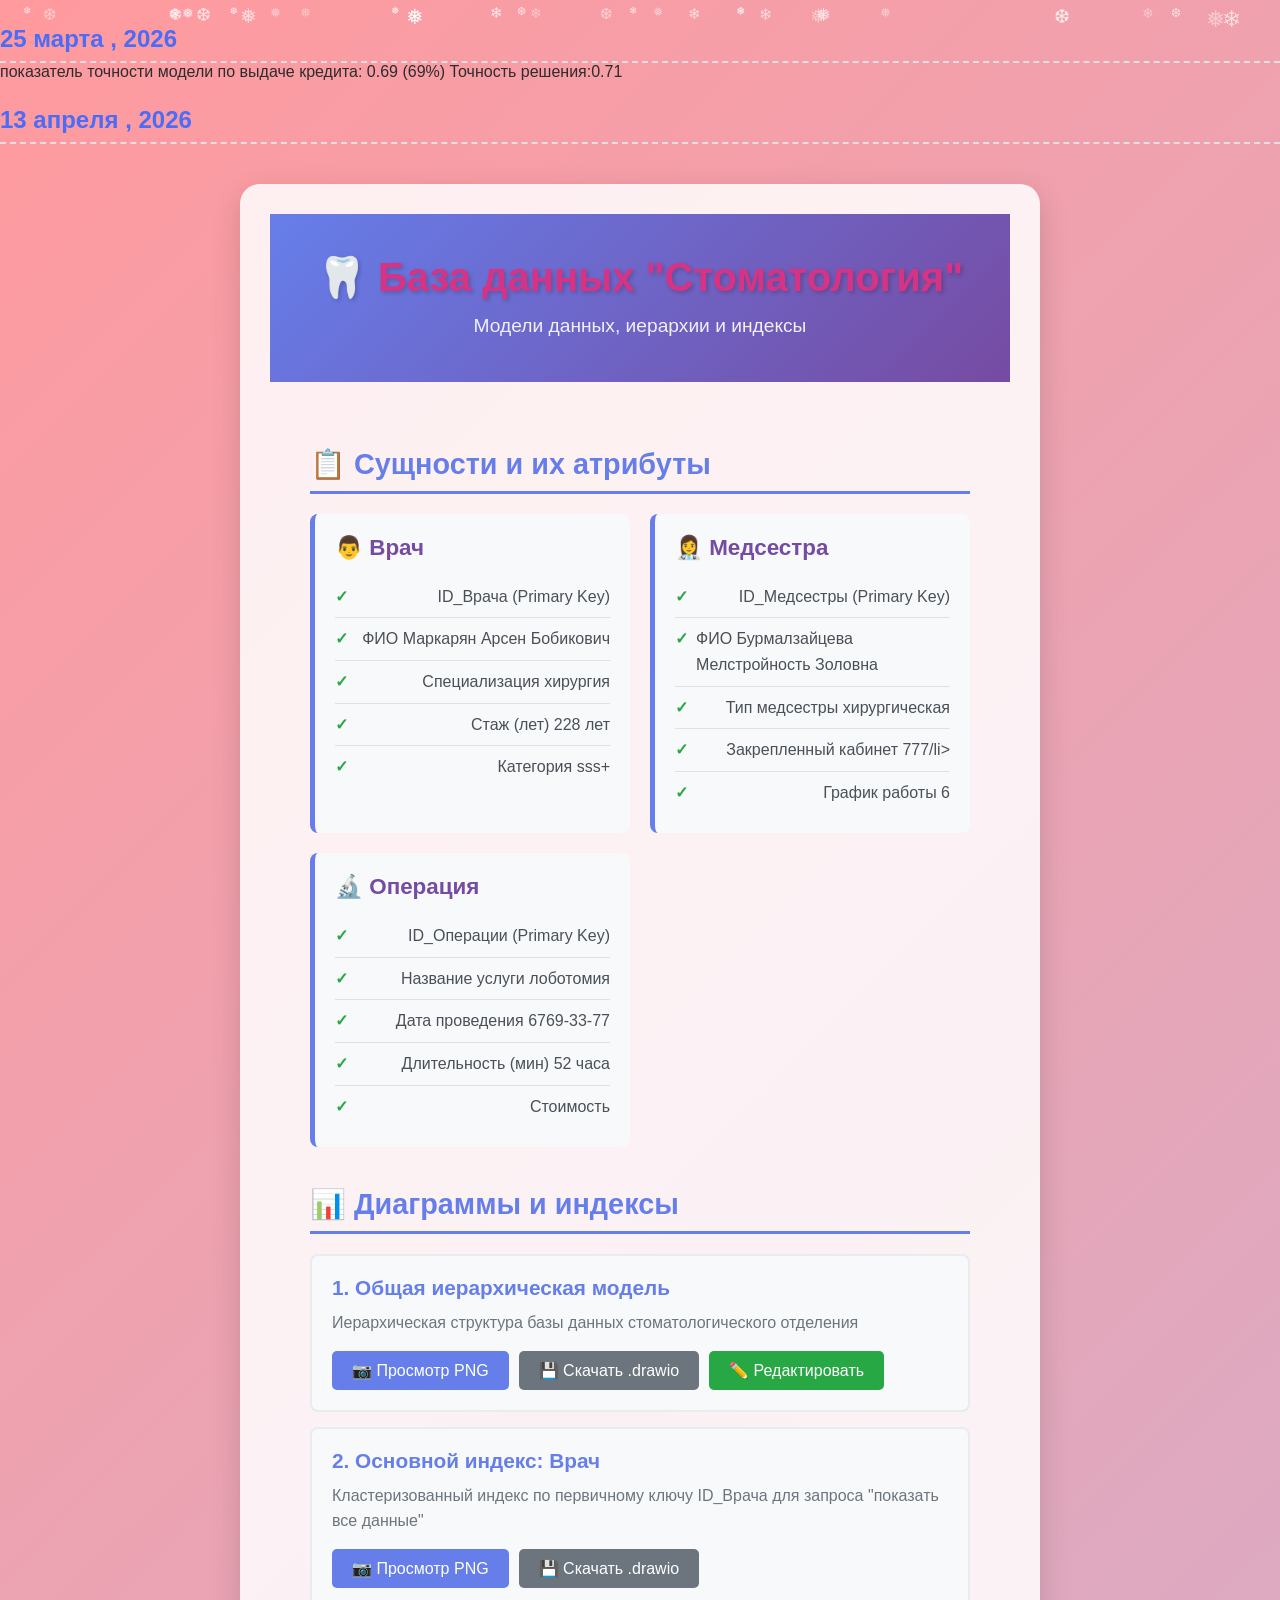
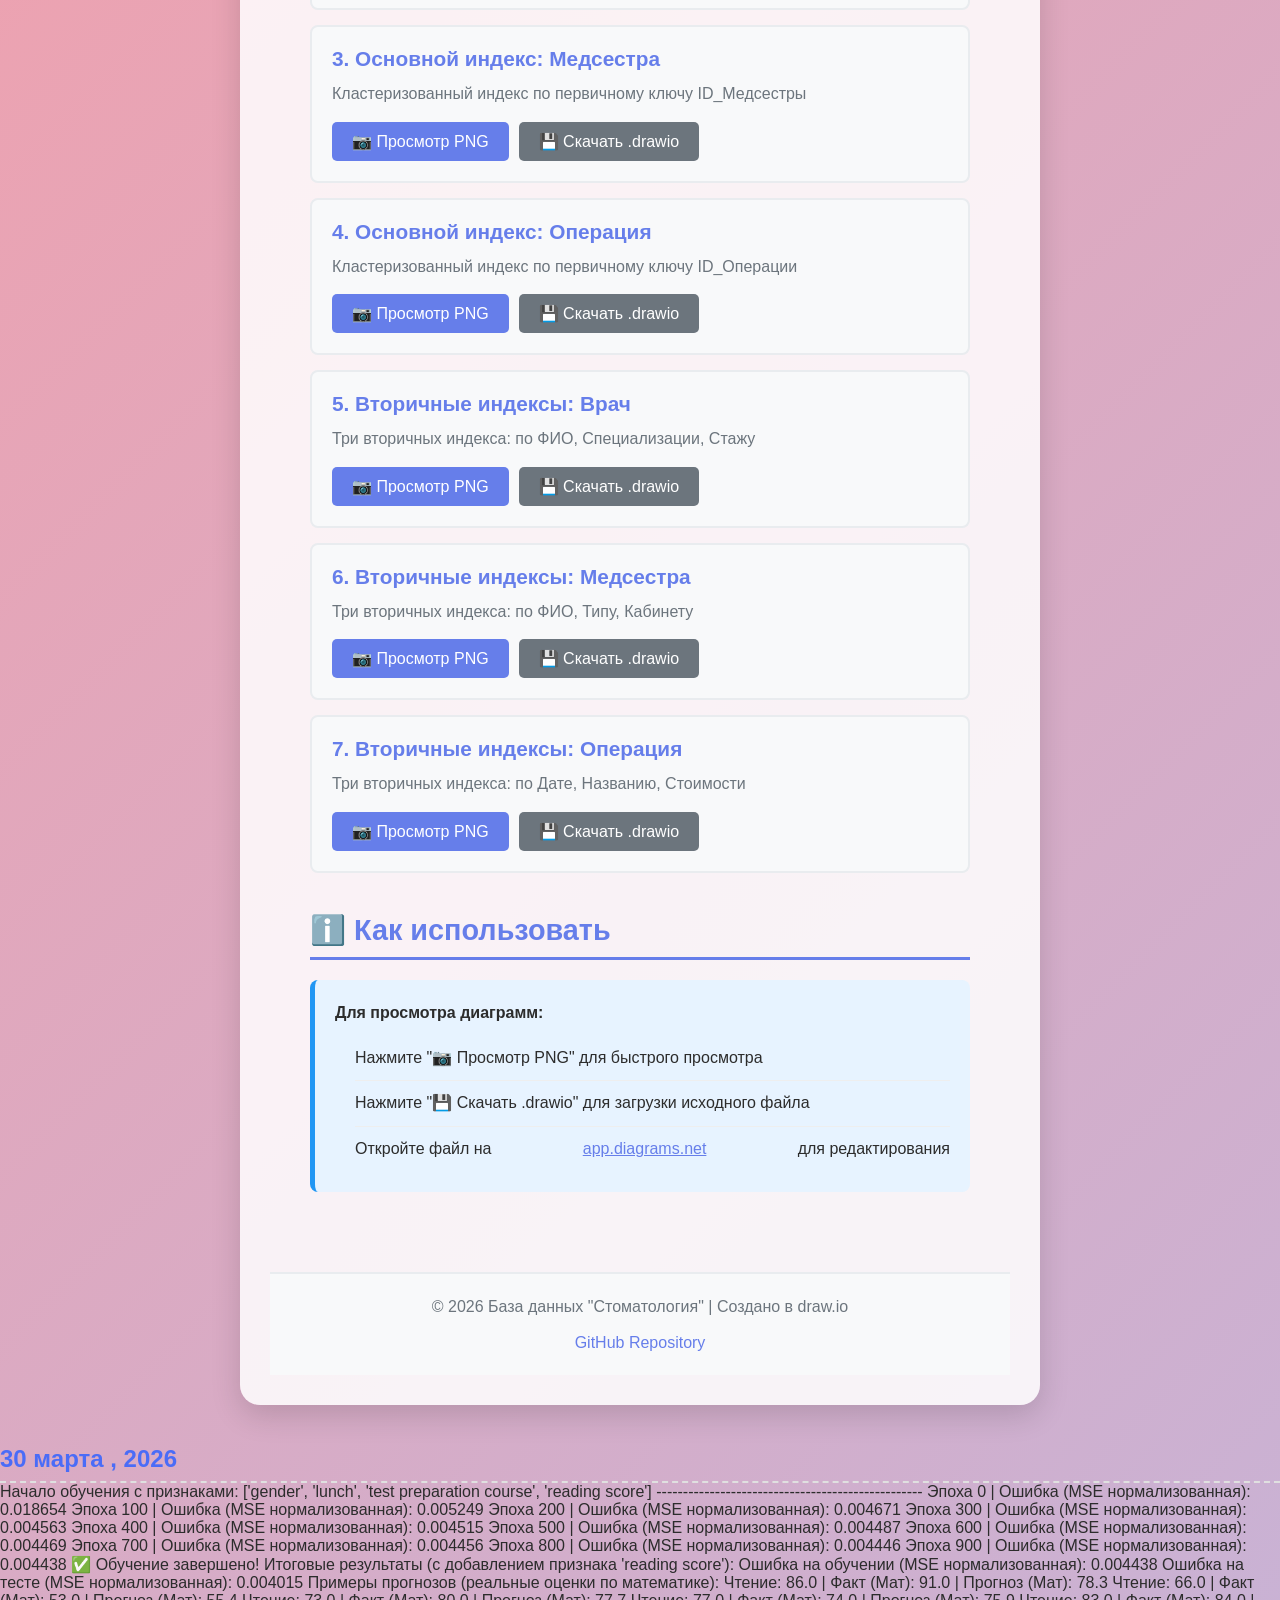
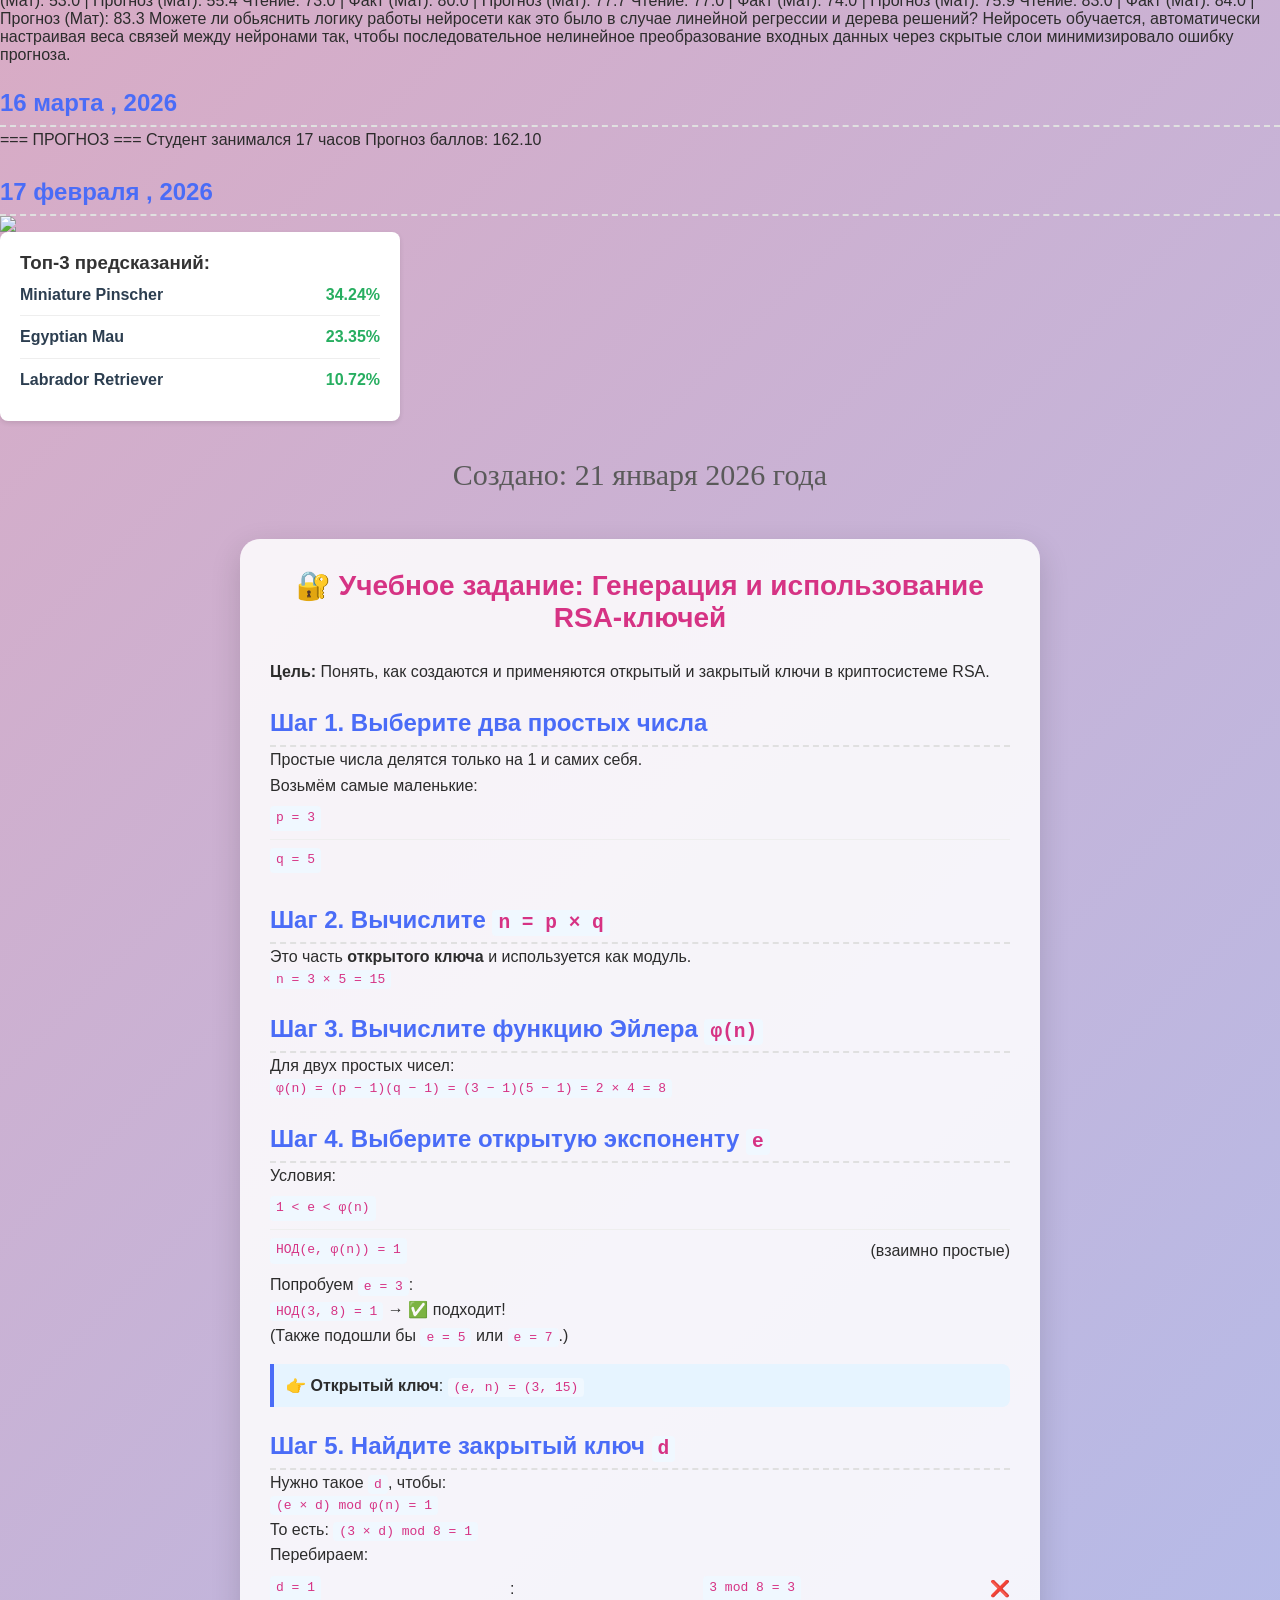
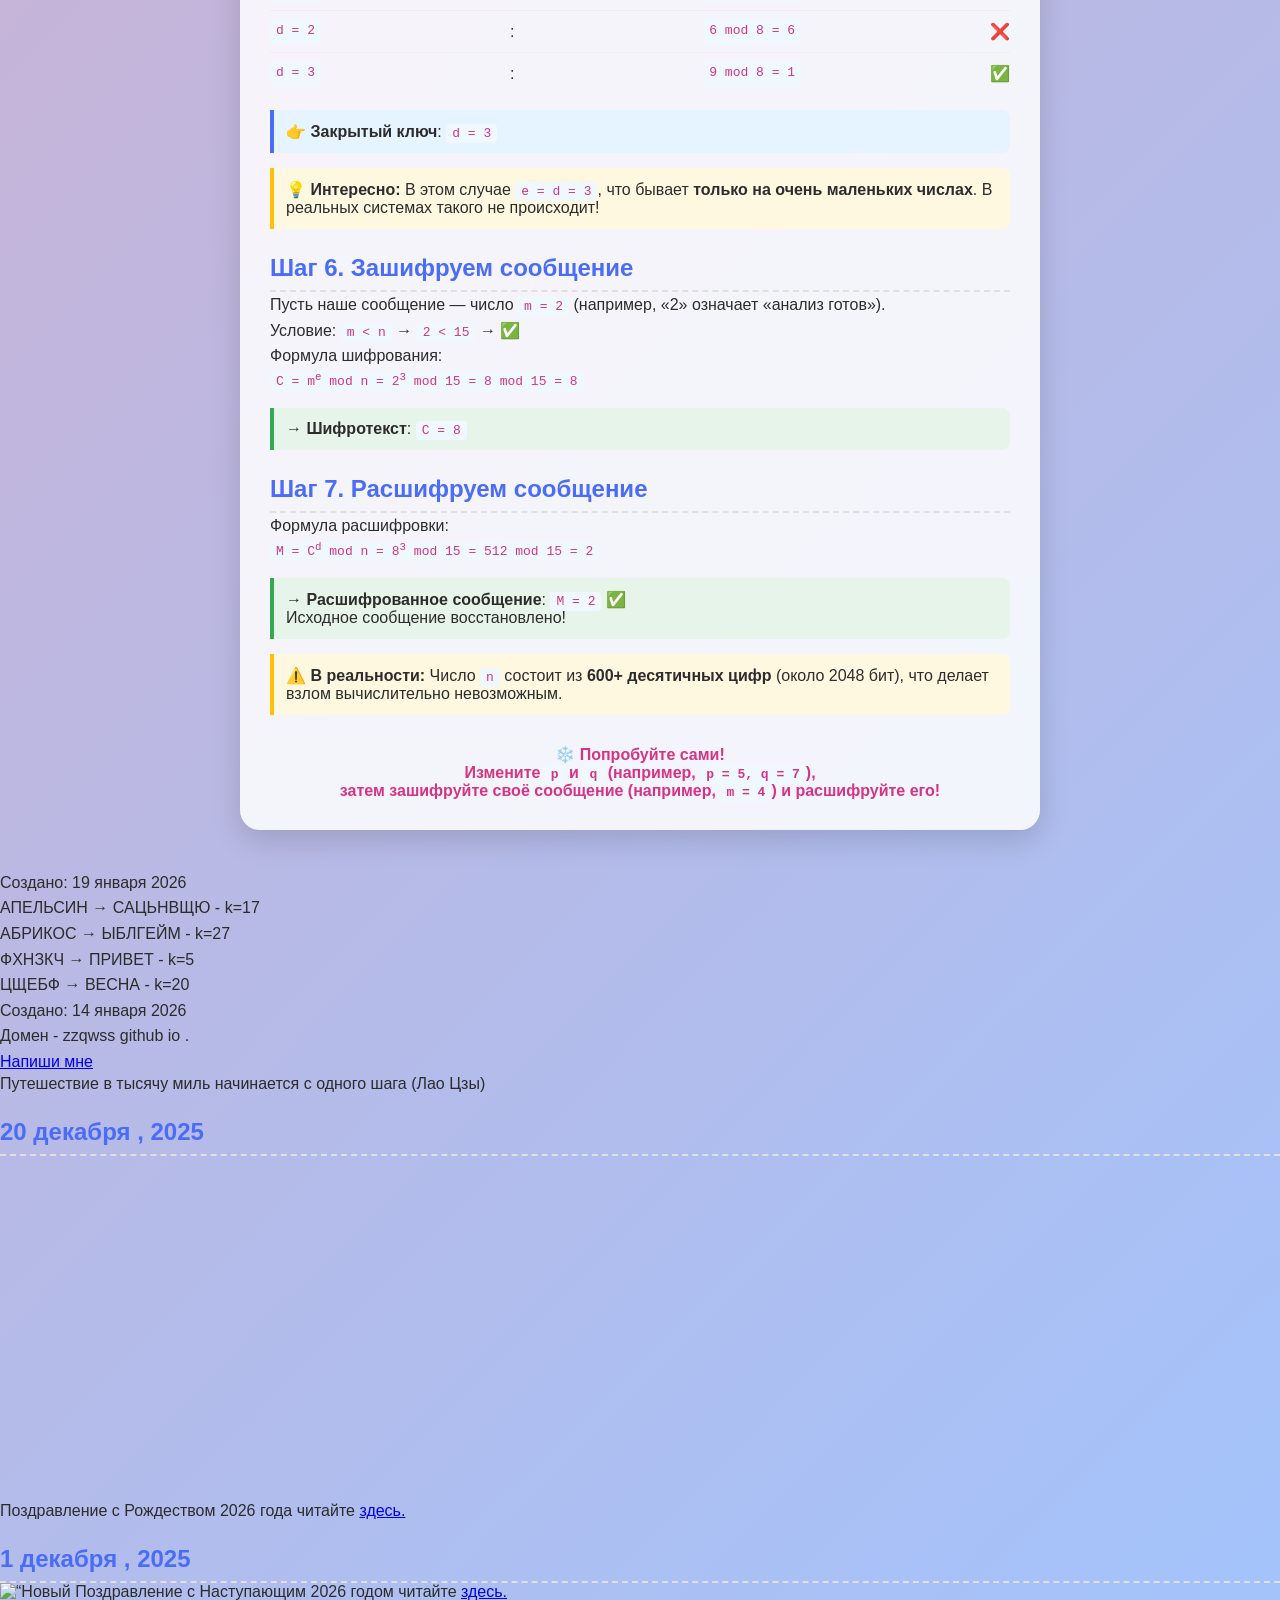
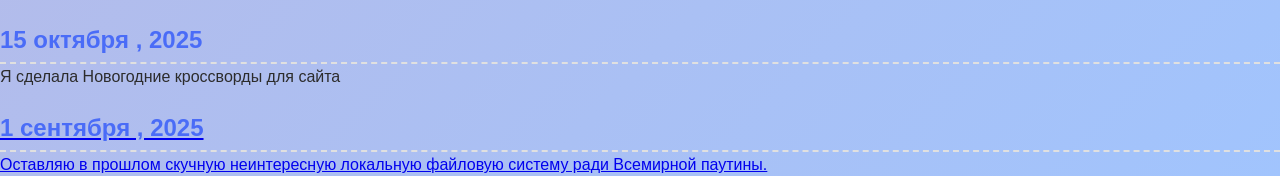
==== commit f5bea6c9: "Update index.html" ====
--- a/index.html
+++ b/index.html
@@ -224,10 +224,10 @@
                         <h3>👨‍️ Врач</h3>
                         <ul>
                             <li>ID_Врача (Primary Key)</li>
-                            <li>ФИО</li>
-                            <li>Специализация</li>
-                            <li>Стаж (лет)</li>
-                            <li>Категория</li>
+                            <li>ФИО Маркарян Арсен Бобикович</li>
+                            <li>Специализация хирургия</li>
+                            <li>Стаж (лет) 228 лет</li>
+                            <li>Категория sss+</li>
                         </ul>
                     </div>
                     
@@ -235,10 +235,10 @@
                         <h3>👩‍⚕️ Медсестра</h3>
                         <ul>
                             <li>ID_Медсестры (Primary Key)</li>
-                            <li>ФИО</li>
-                            <li>Тип медсестры</li>
-                            <li>Закрепленный кабинет</li>
-                            <li>График работы</li>
+                            <li>ФИО Бурмалзайцева Мелстройность Золовна</li>
+                            <li>Тип медсестры хирургическая</li>
+                            <li>Закрепленный кабинет 777/li>
+                            <li>График работы 6</li>
                         </ul>
                     </div>
                     
@@ -246,10 +246,10 @@
                         <h3>🔬 Операция</h3>
                         <ul>
                             <li>ID_Операции (Primary Key)</li>
-                            <li>Название услуги</li>
-                            <li>Дата проведения</li>
-                            <li>Длительность (мин)</li>
-                            <li>Стоимость</li>
+                            <li>Название услуги лоботомия</li>
+                            <li>Дата проведения 6769-33-77</li>
+                            <li>Длительность (мин) 52 часа</li>
+                            <li>Стоимость</li> 
                         </ul>
                     </div>
                 </div>
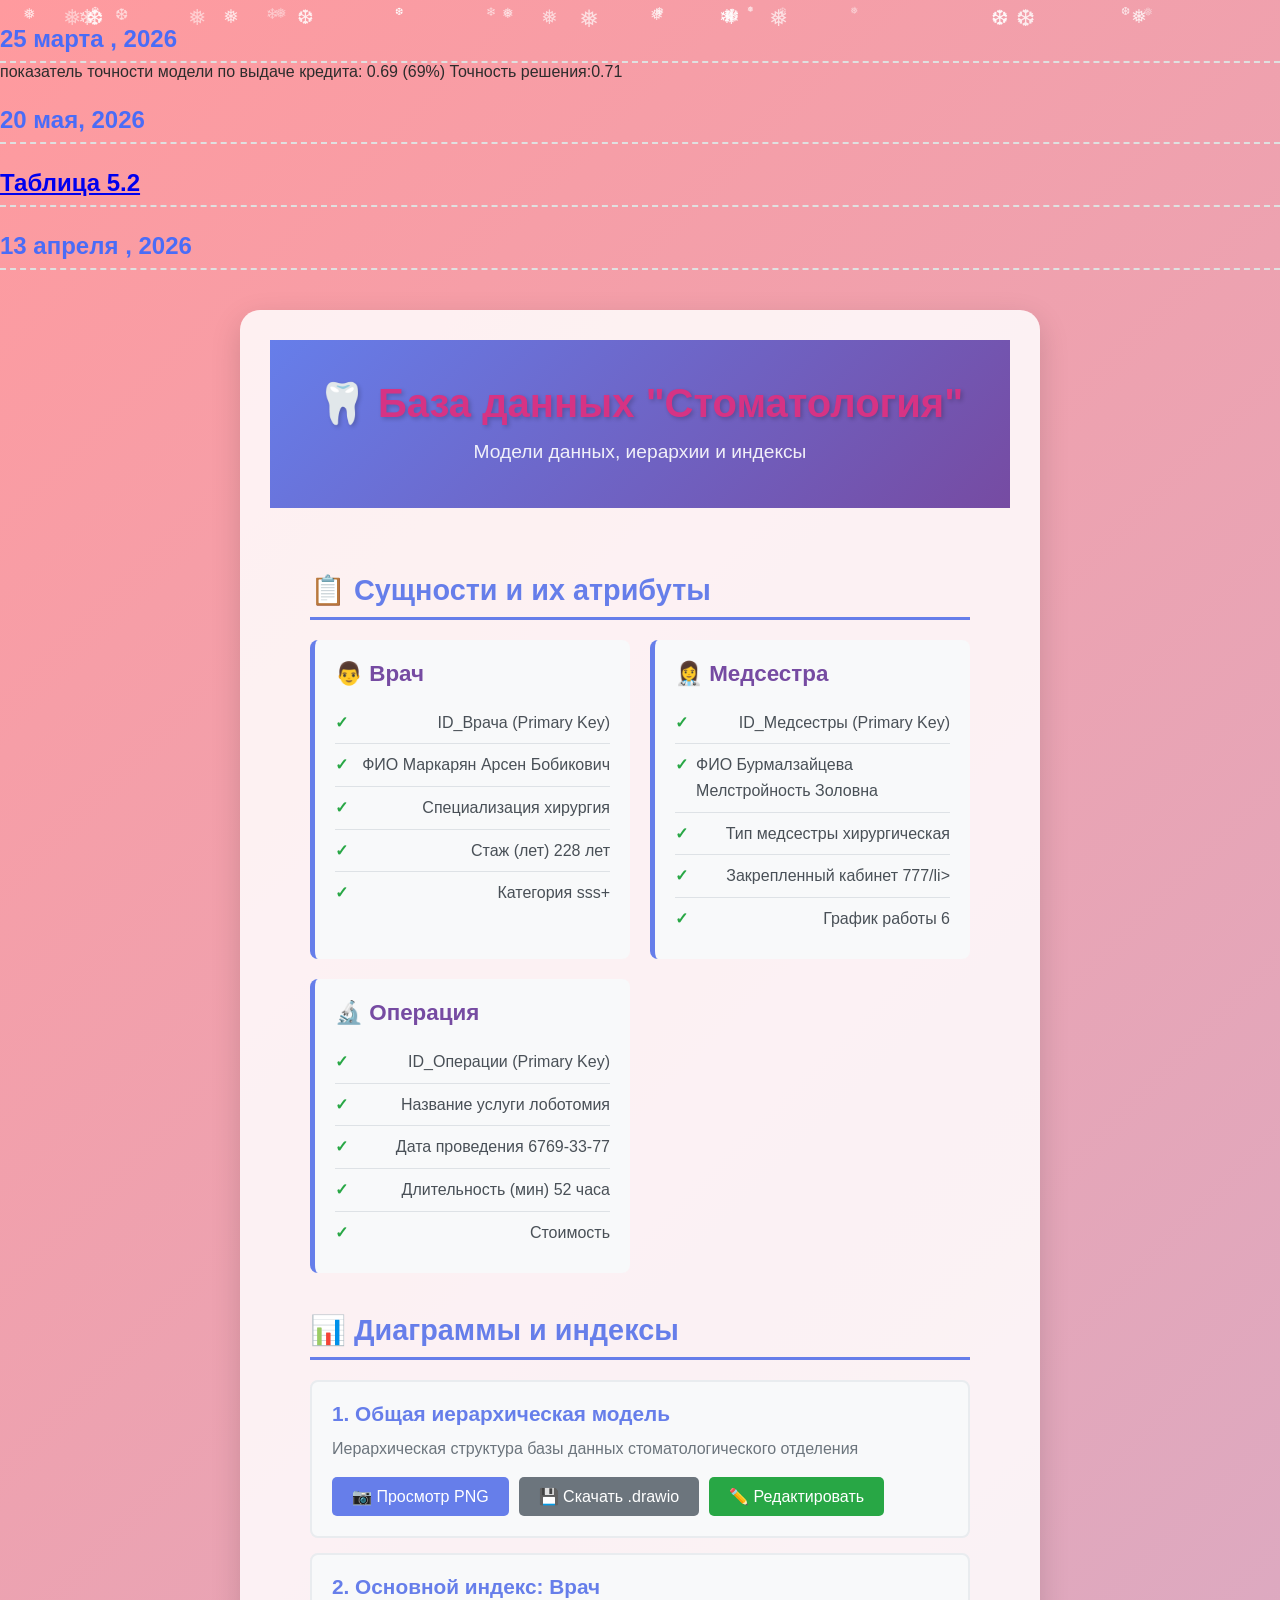
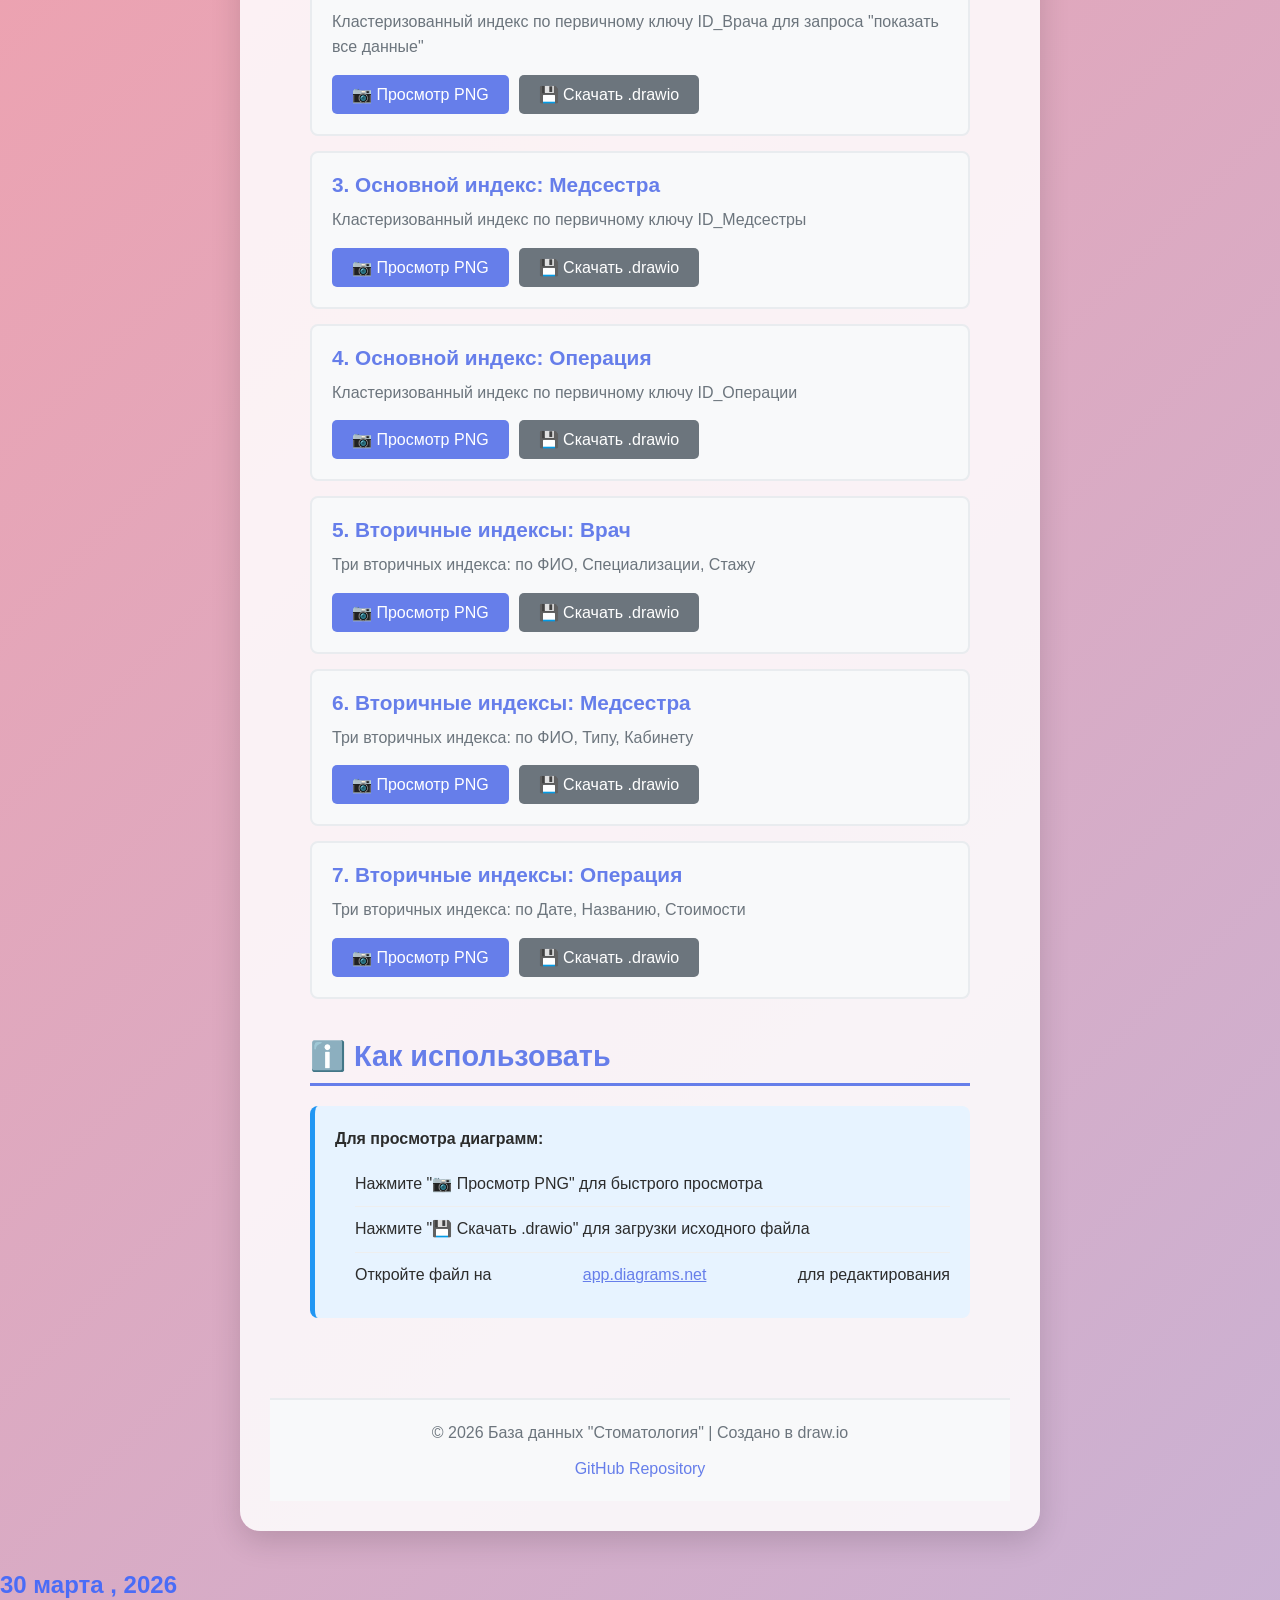
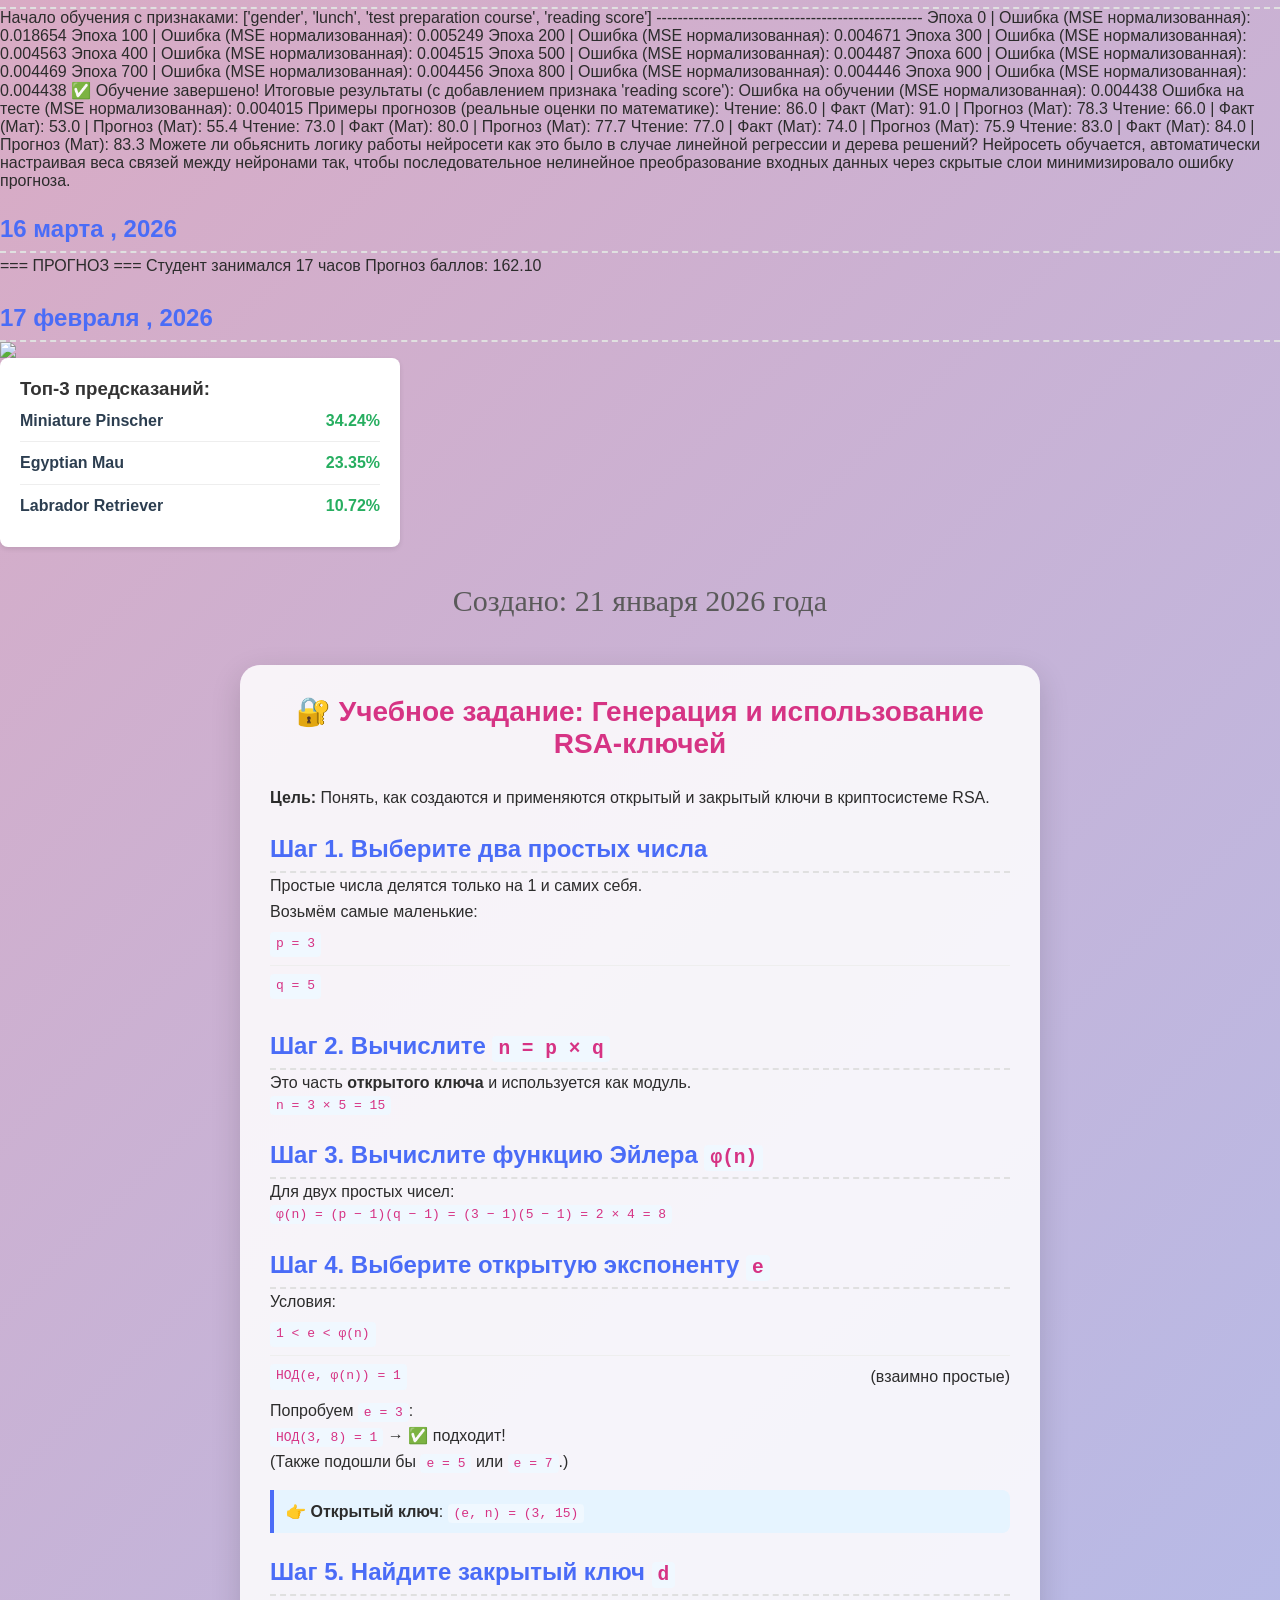
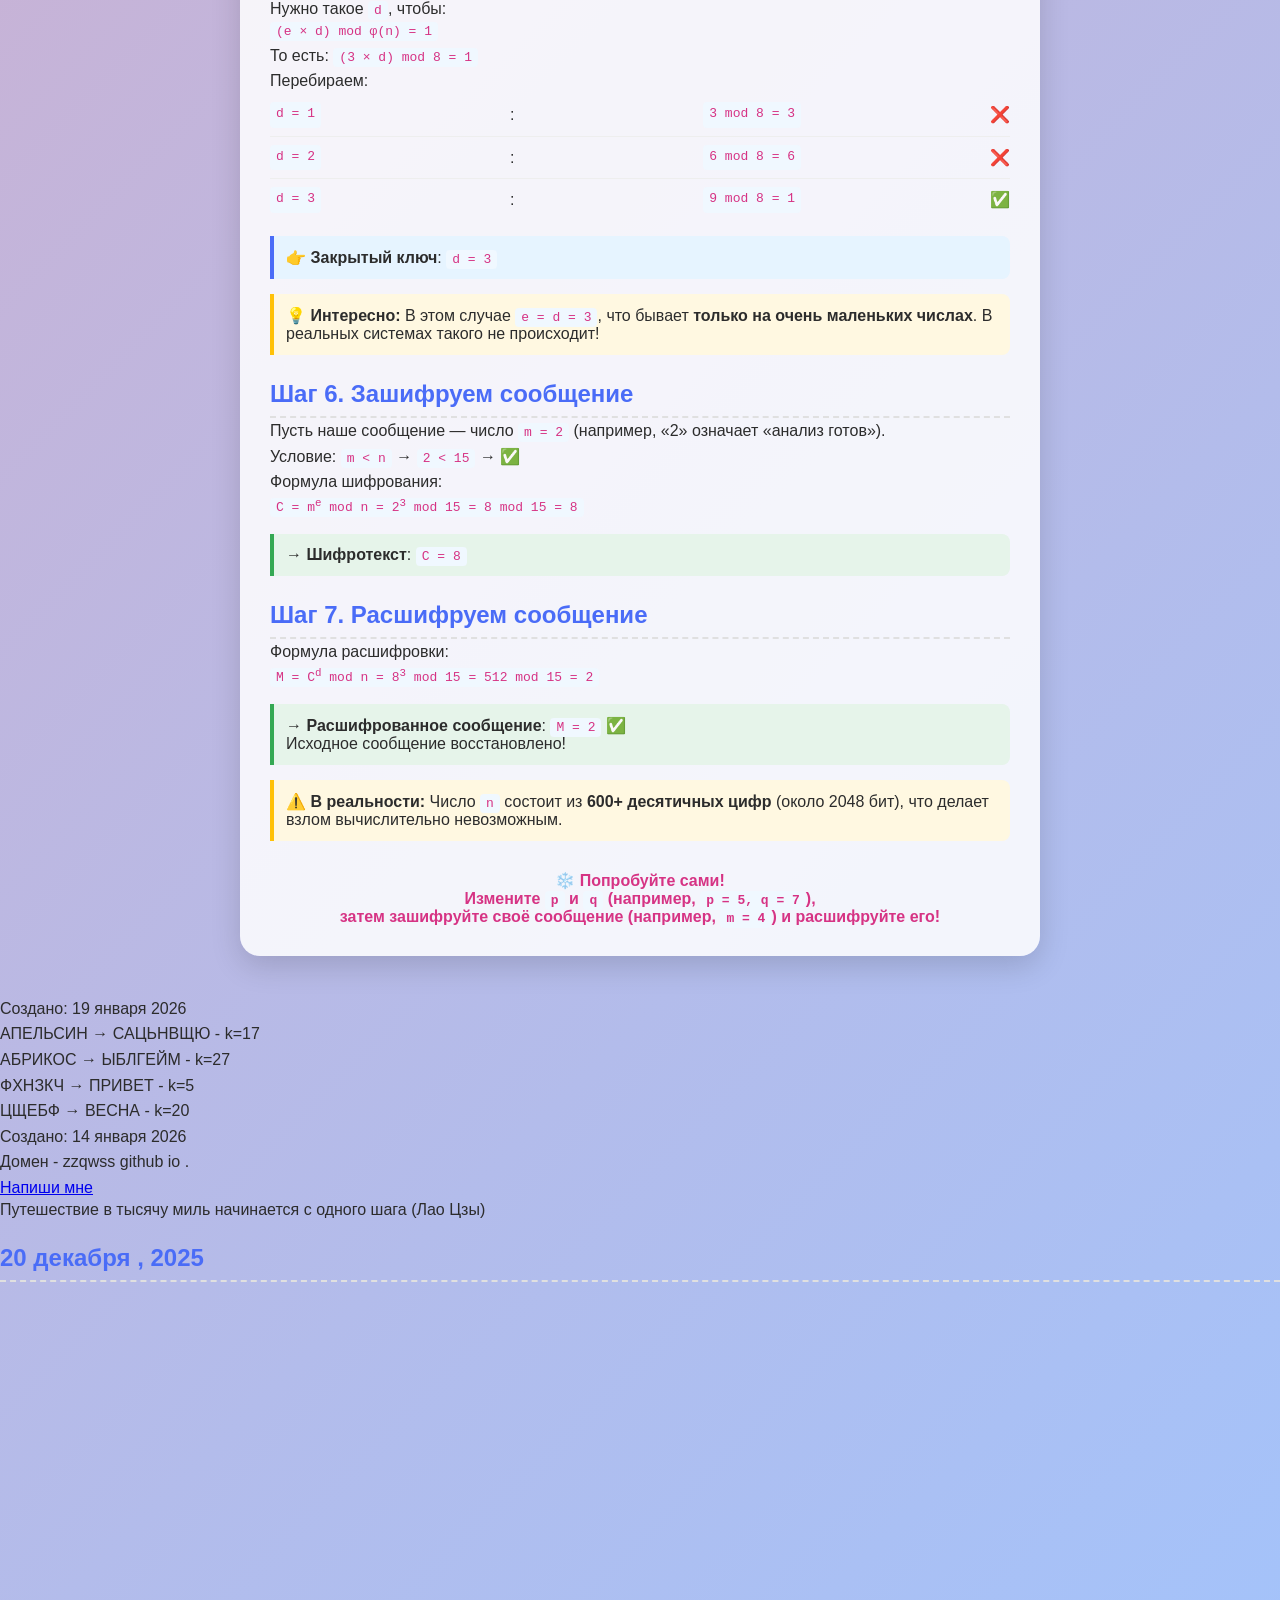
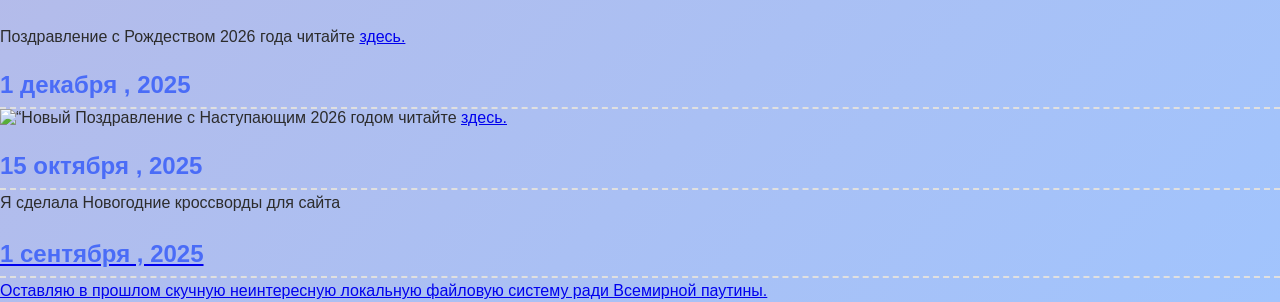
==== commit b84afc96: "Update index.html" ====
--- a/index.html
+++ b/index.html
@@ -10,6 +10,10 @@
   <h2> 25 марта , 2026</h2
   <tittle>показатель точности модели по выдаче кредита: 0.69 (69%)</tittle>
   <tittle>Точность решения:0.71</tittle>
+
+  <h2> 20 мая, 2026<h2>
+    <a href="Calc/лист 4 таблиный процессор 5.2.xlsx 18 мая .xlsx"> Таблица 5.2</a><br  <h2>
+  
 
    <h2> 13 апреля , 2026</h2>
 <!DOCTYPE html>
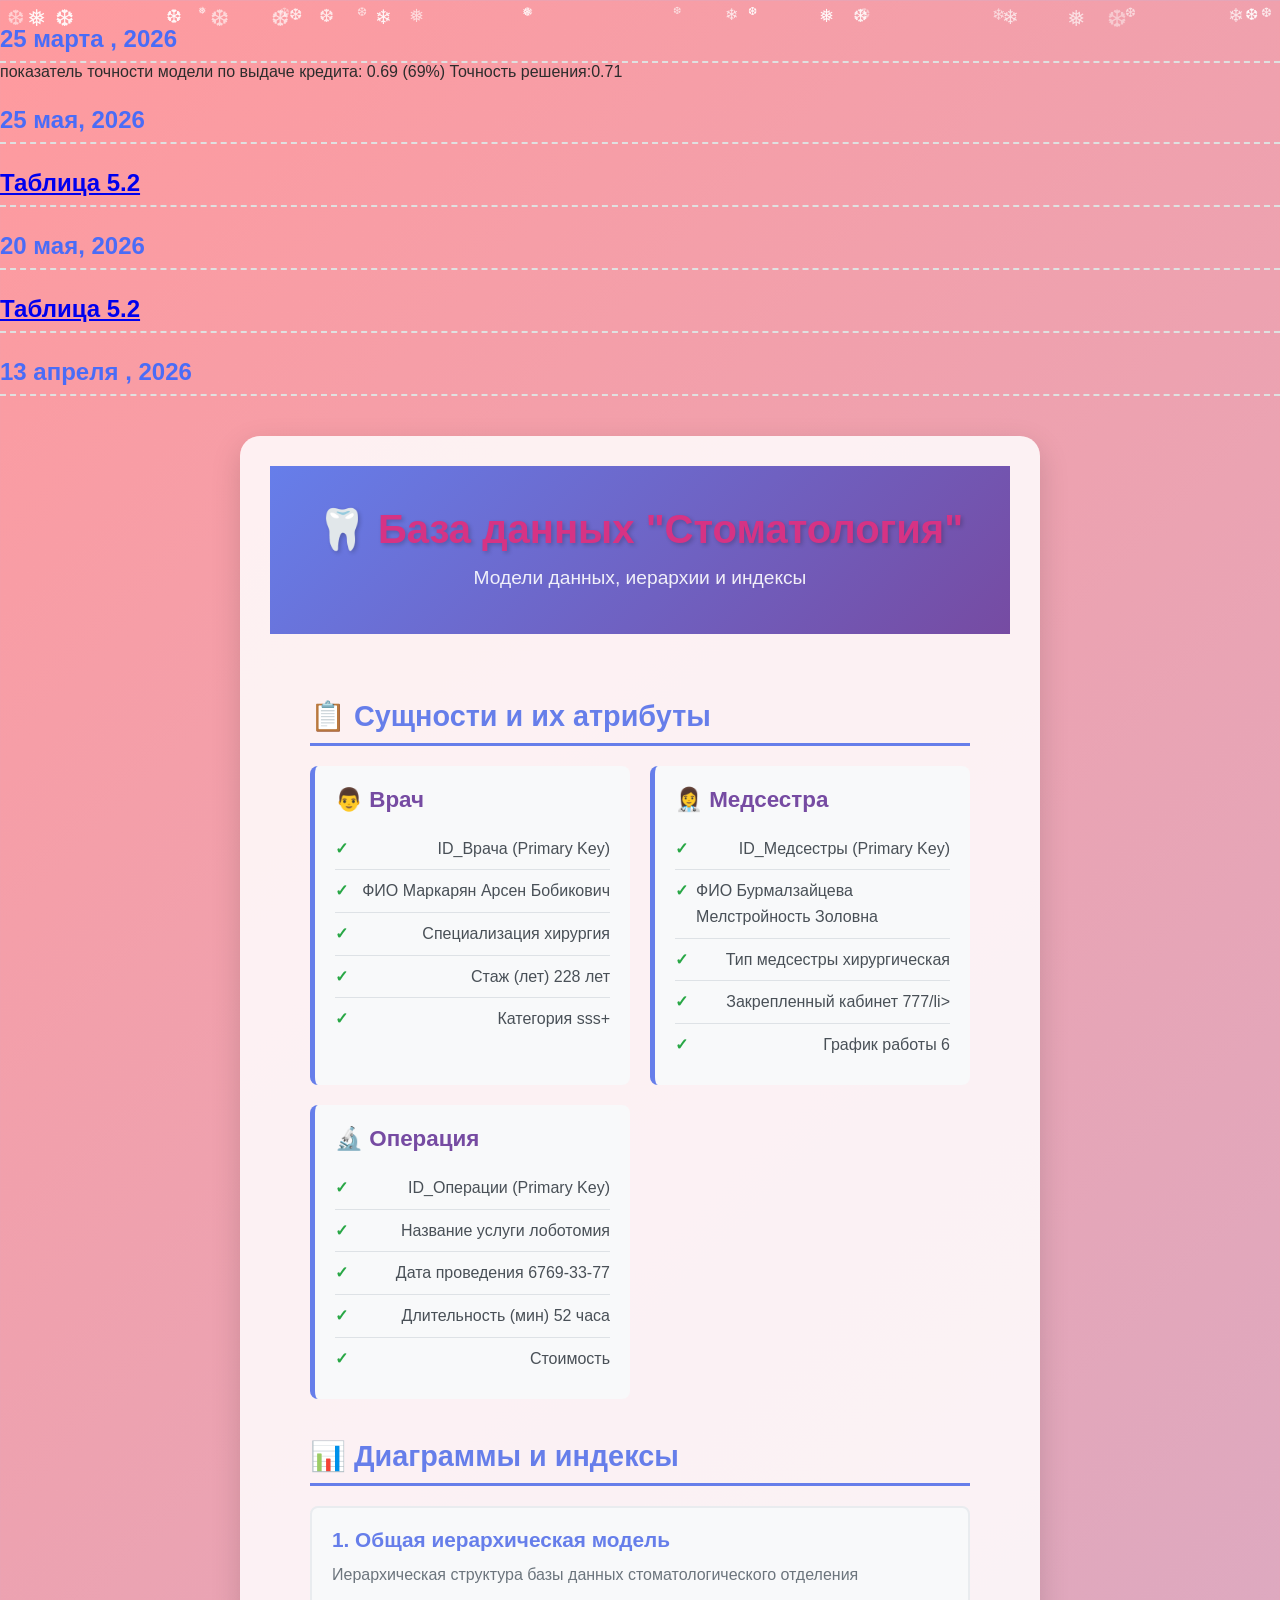
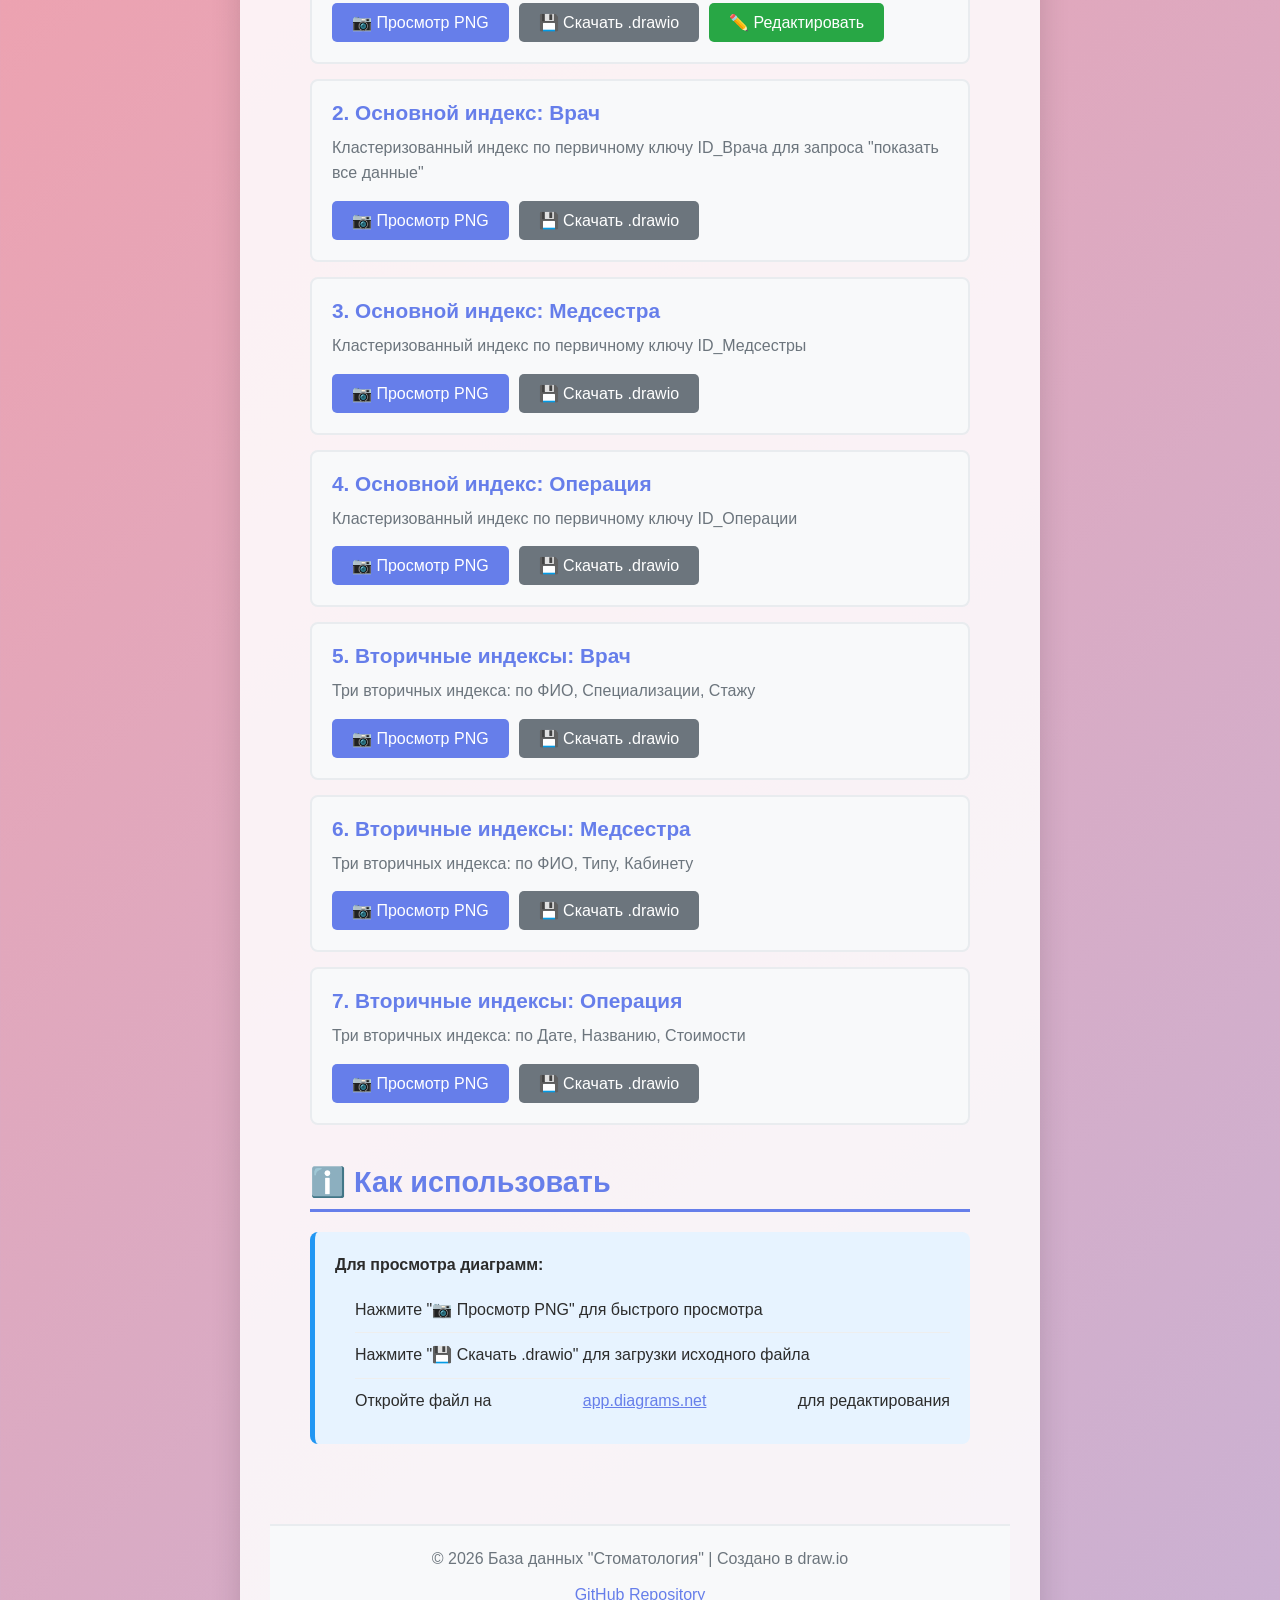
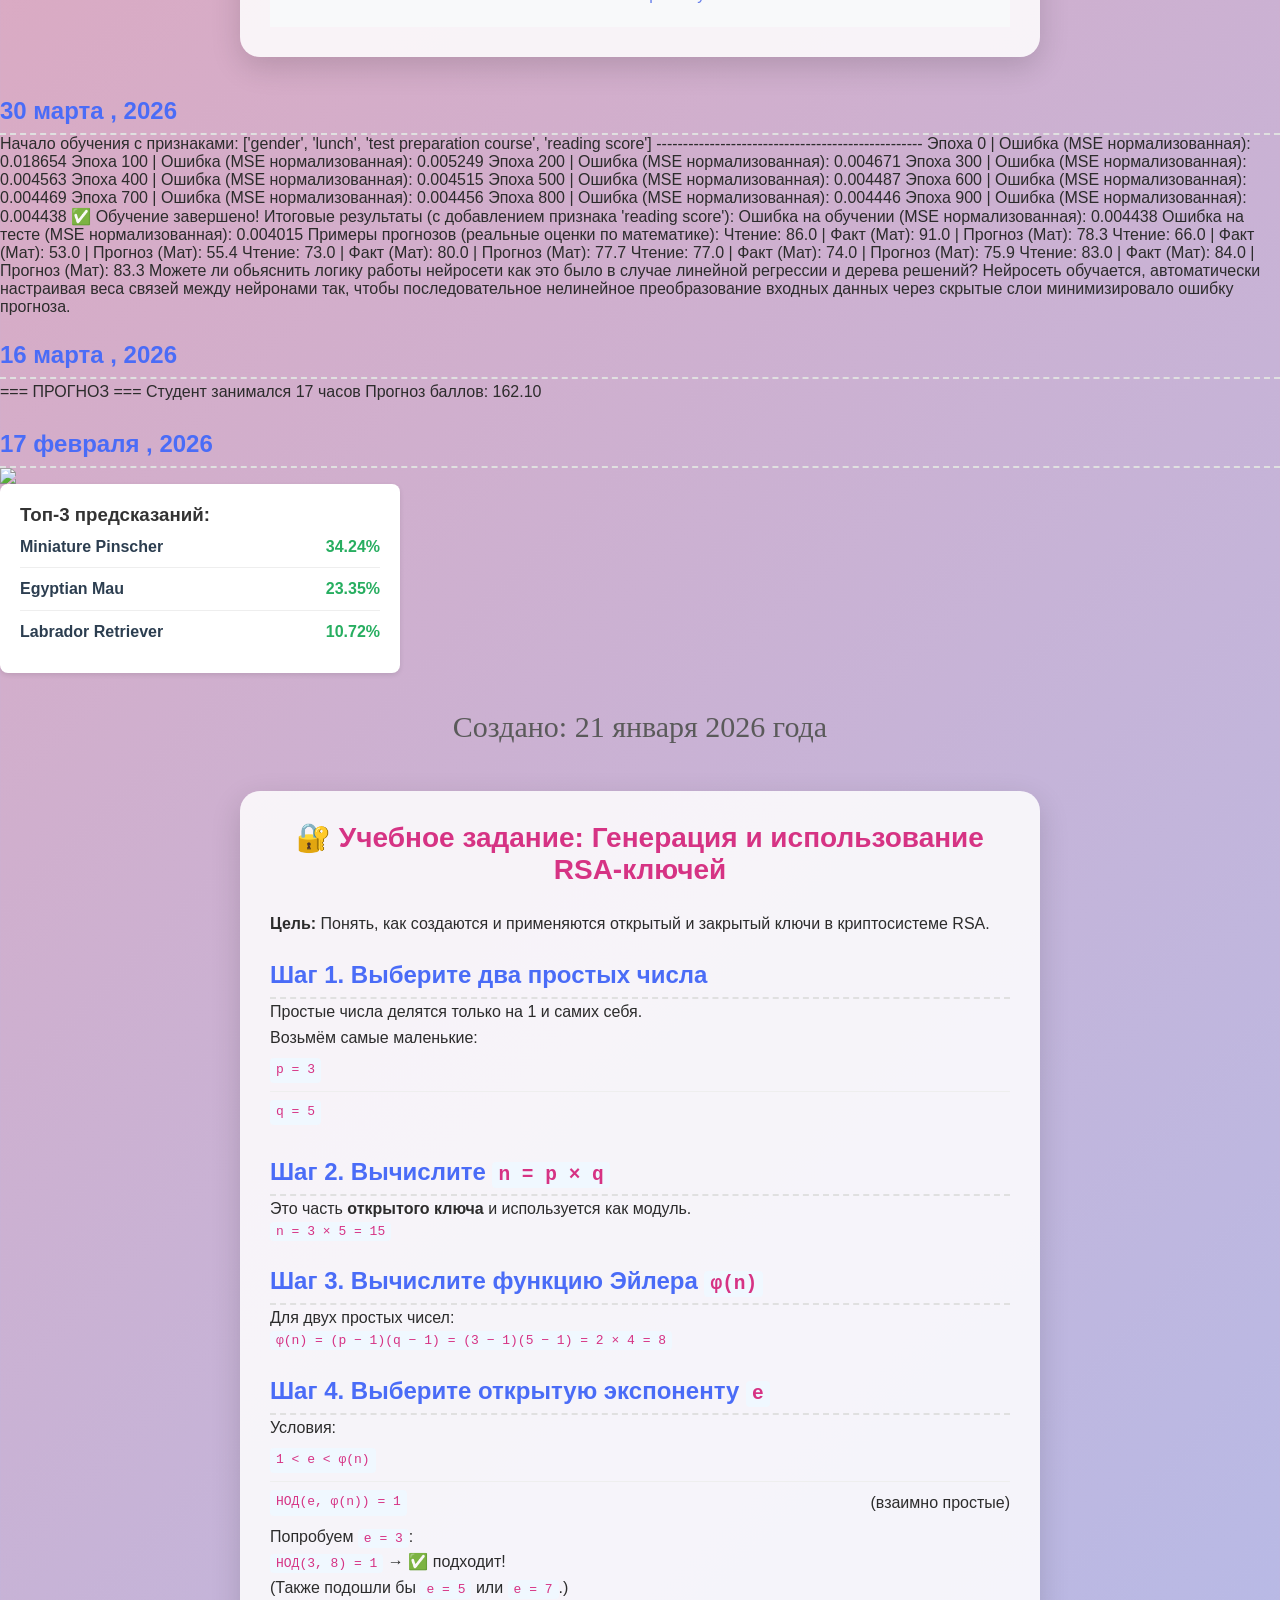
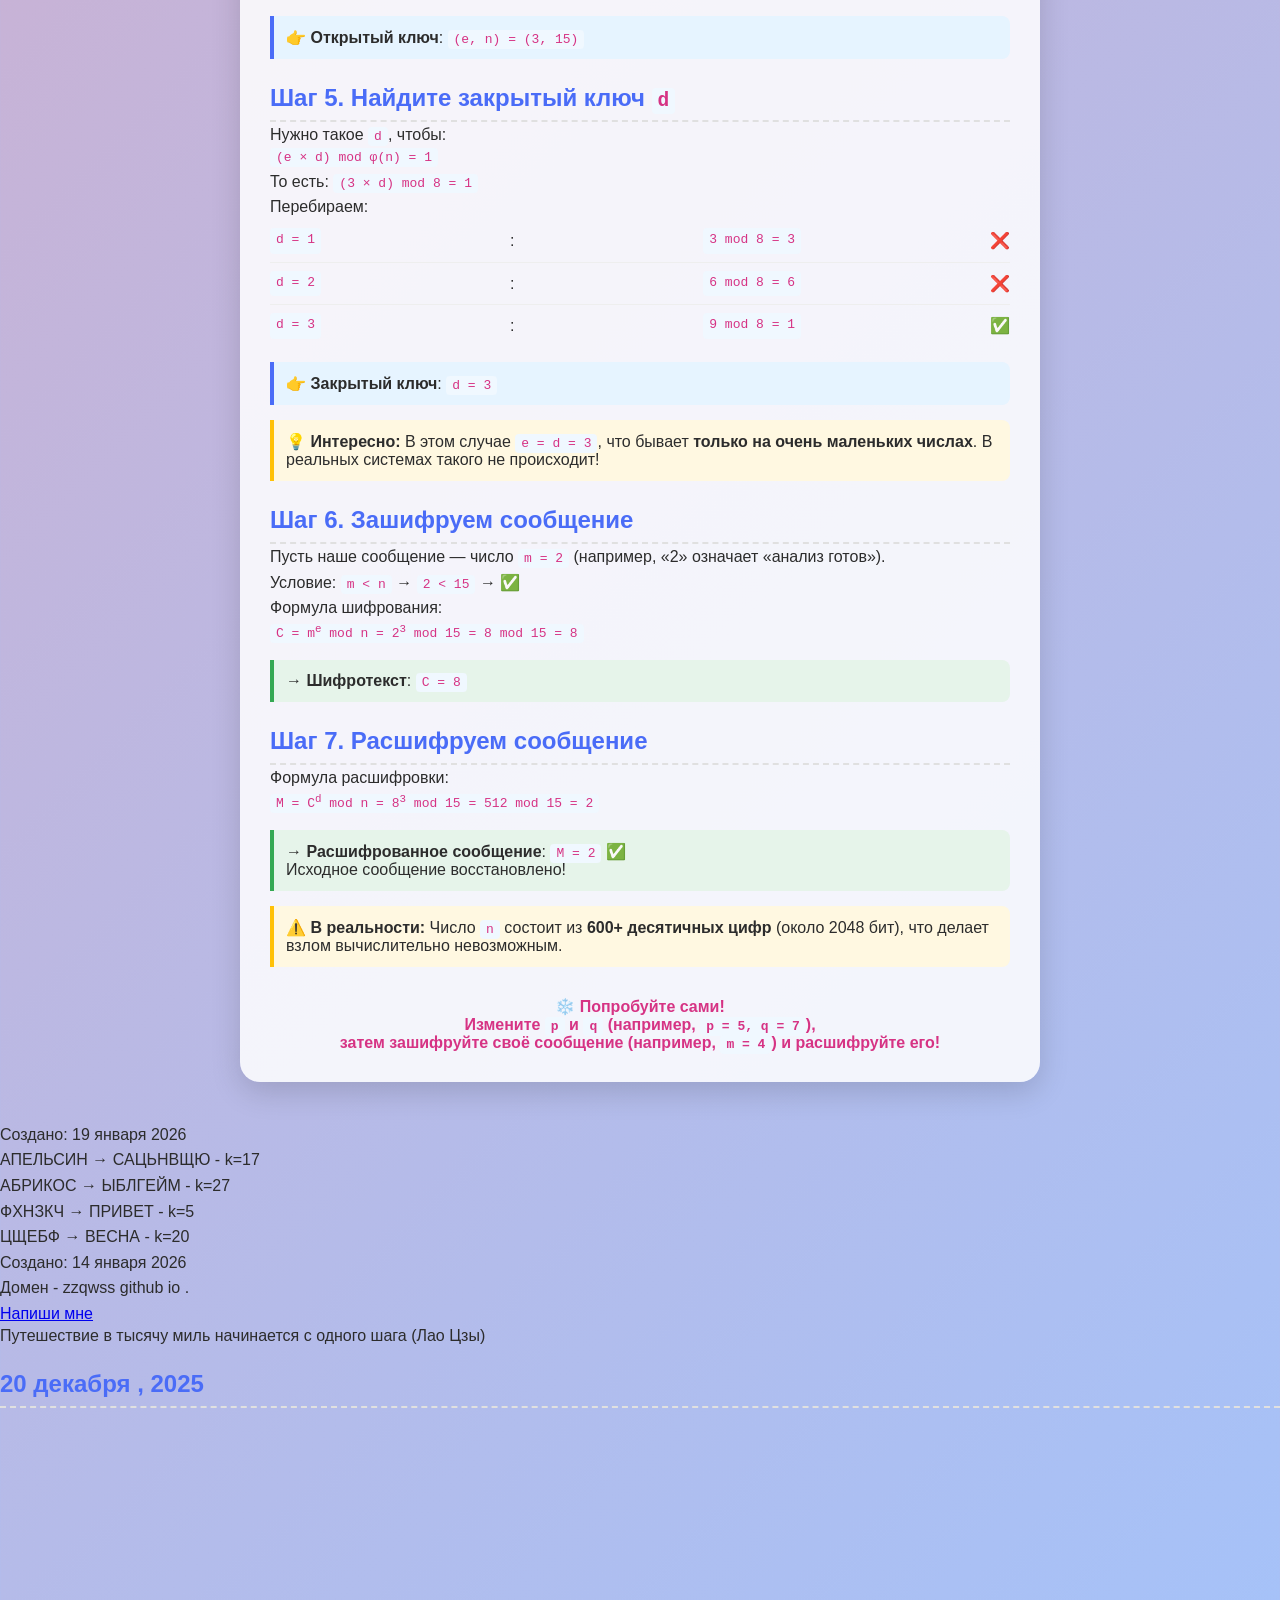
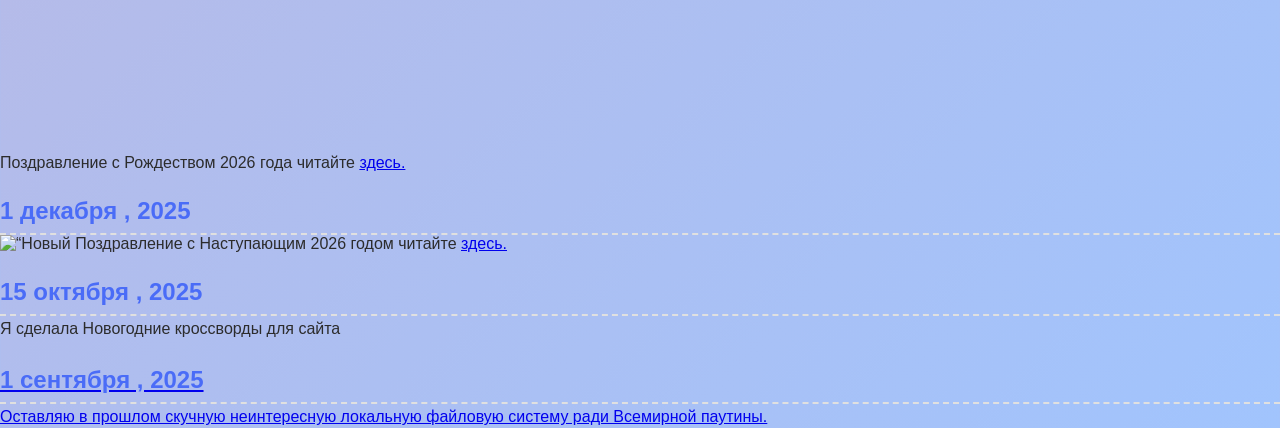
==== commit 20f90111: "Update index.html" ====
--- a/index.html
+++ b/index.html
@@ -10,6 +10,9 @@
   <h2> 25 марта , 2026</h2
   <tittle>показатель точности модели по выдаче кредита: 0.69 (69%)</tittle>
   <tittle>Точность решения:0.71</tittle>
+
+  <h2> 25 мая, 2026<h2>
+    <a href="Calc/таюлица 25.odt 5.2.xlsx 18 мая .xlsx"> Таблица 5.2</a><br  <h2> 
 
   <h2> 20 мая, 2026<h2>
     <a href="Calc/лист 4 таблиный процессор 5.2.xlsx 18 мая .xlsx"> Таблица 5.2</a><br  <h2>
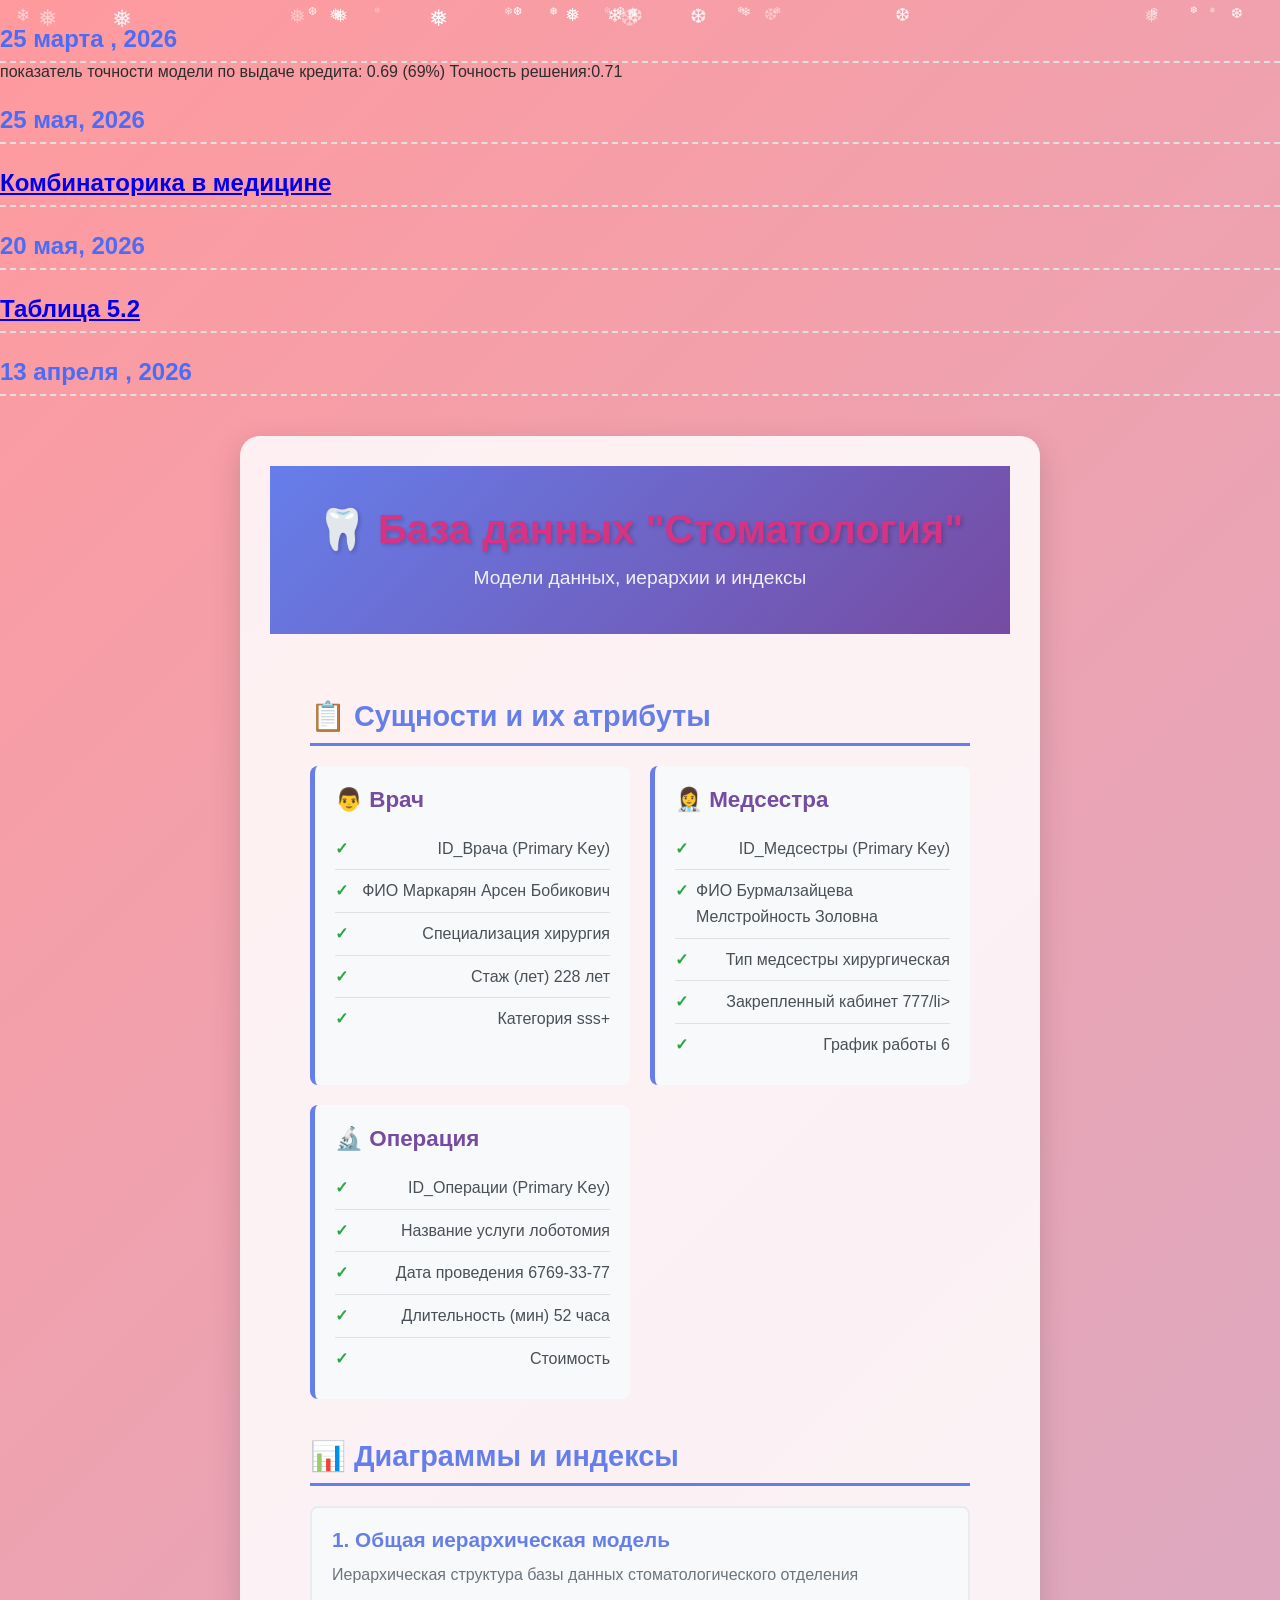
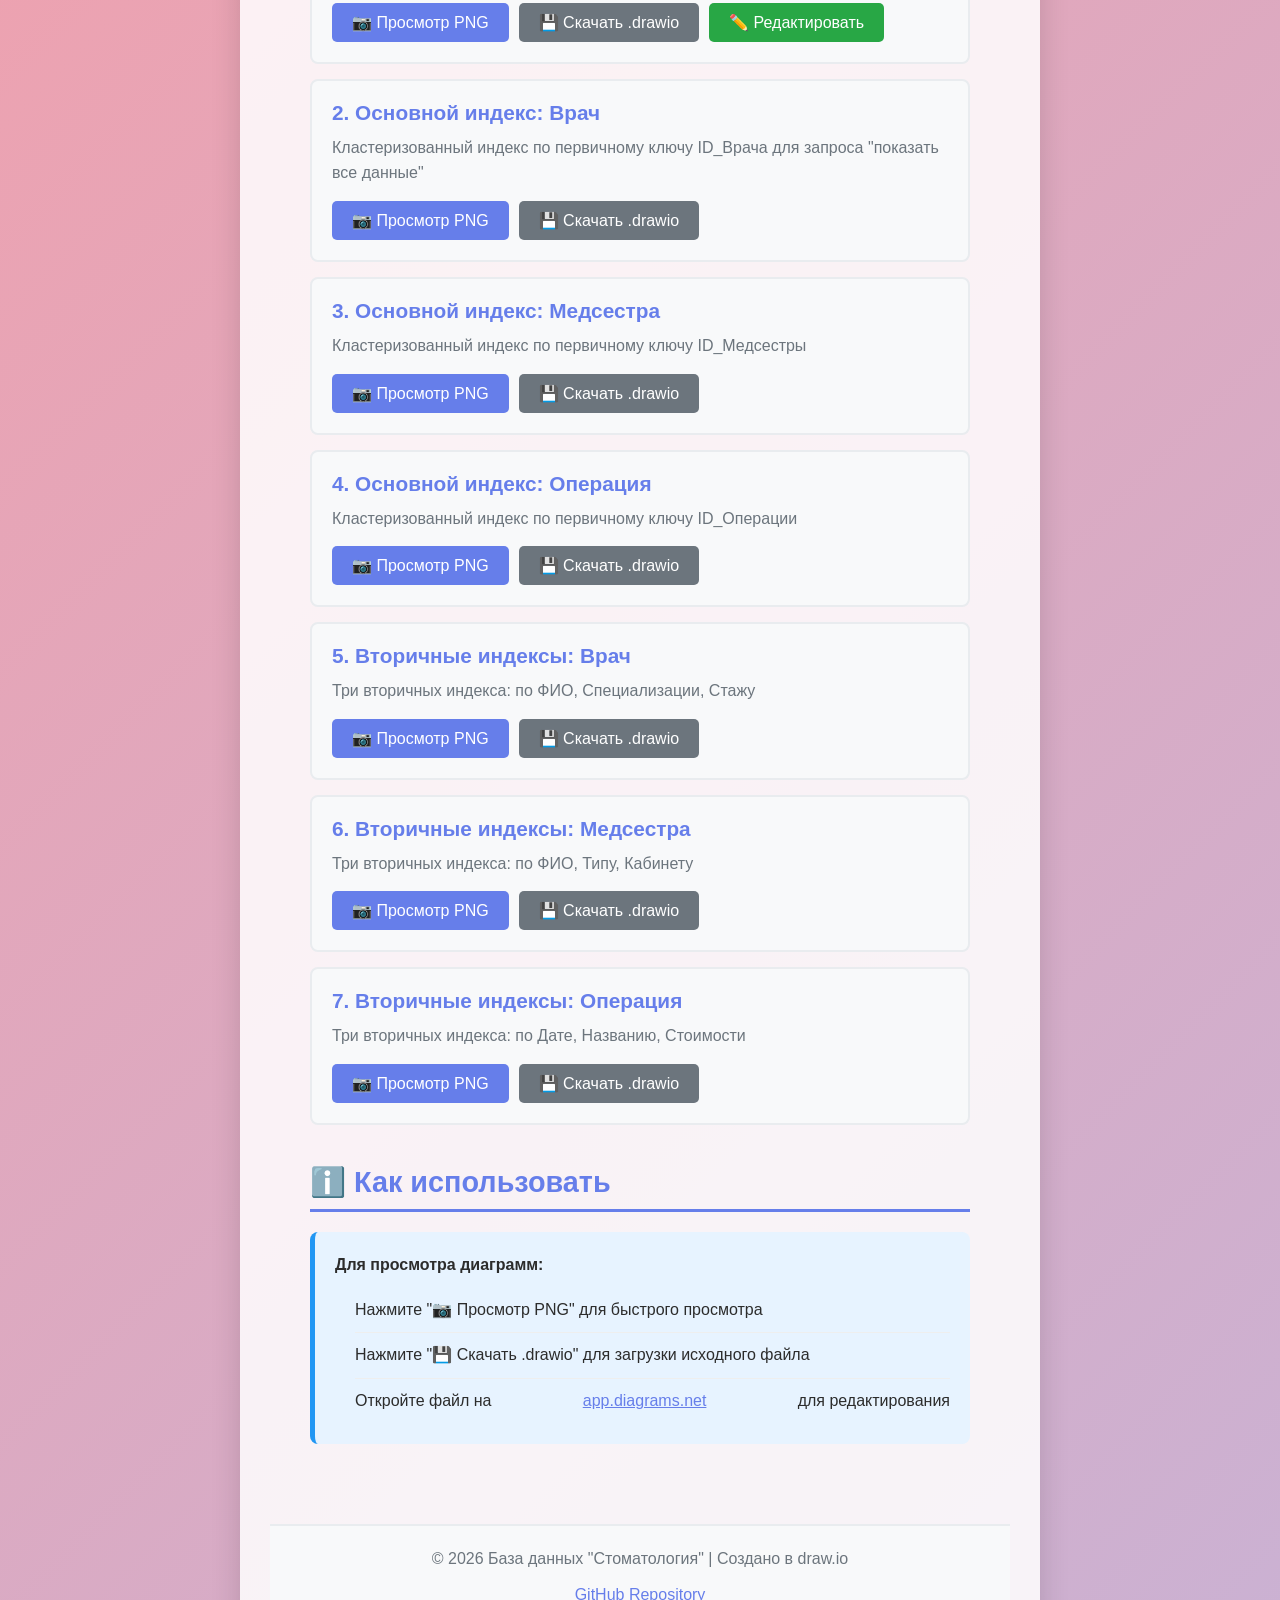
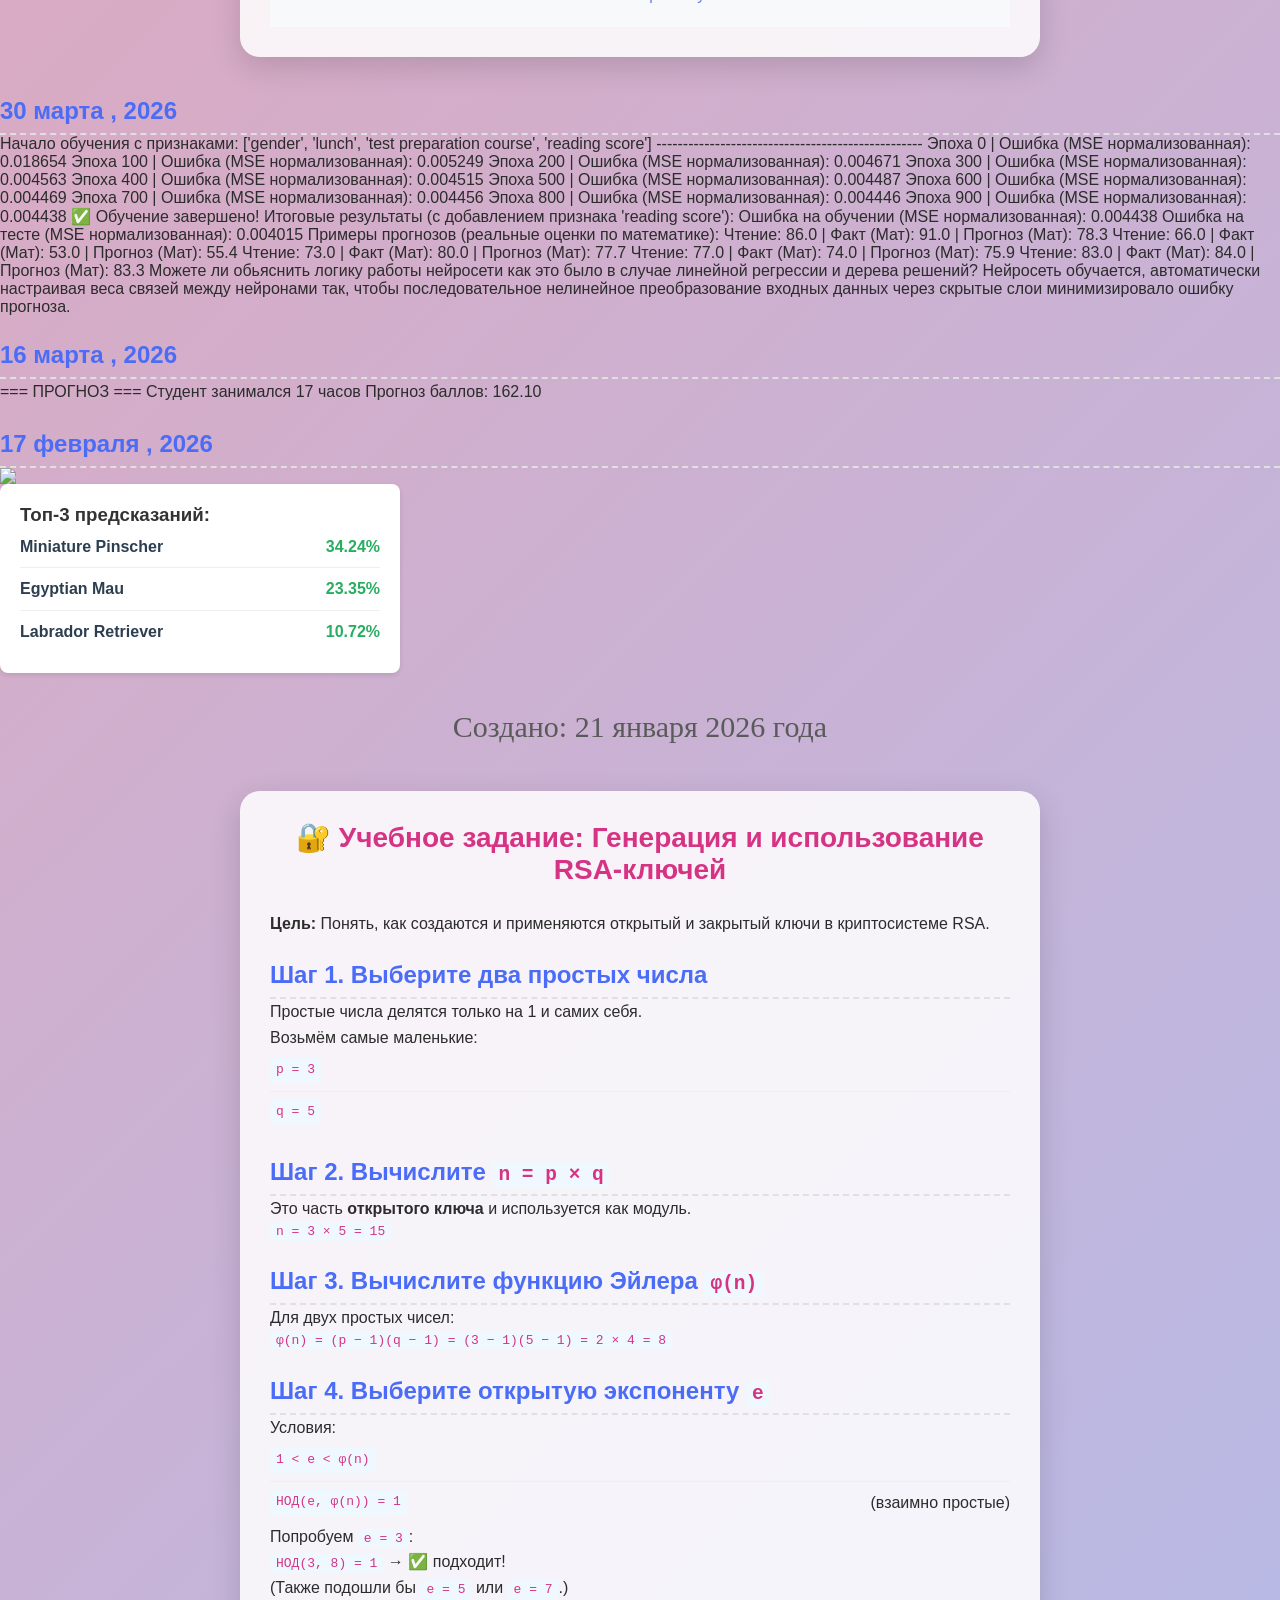
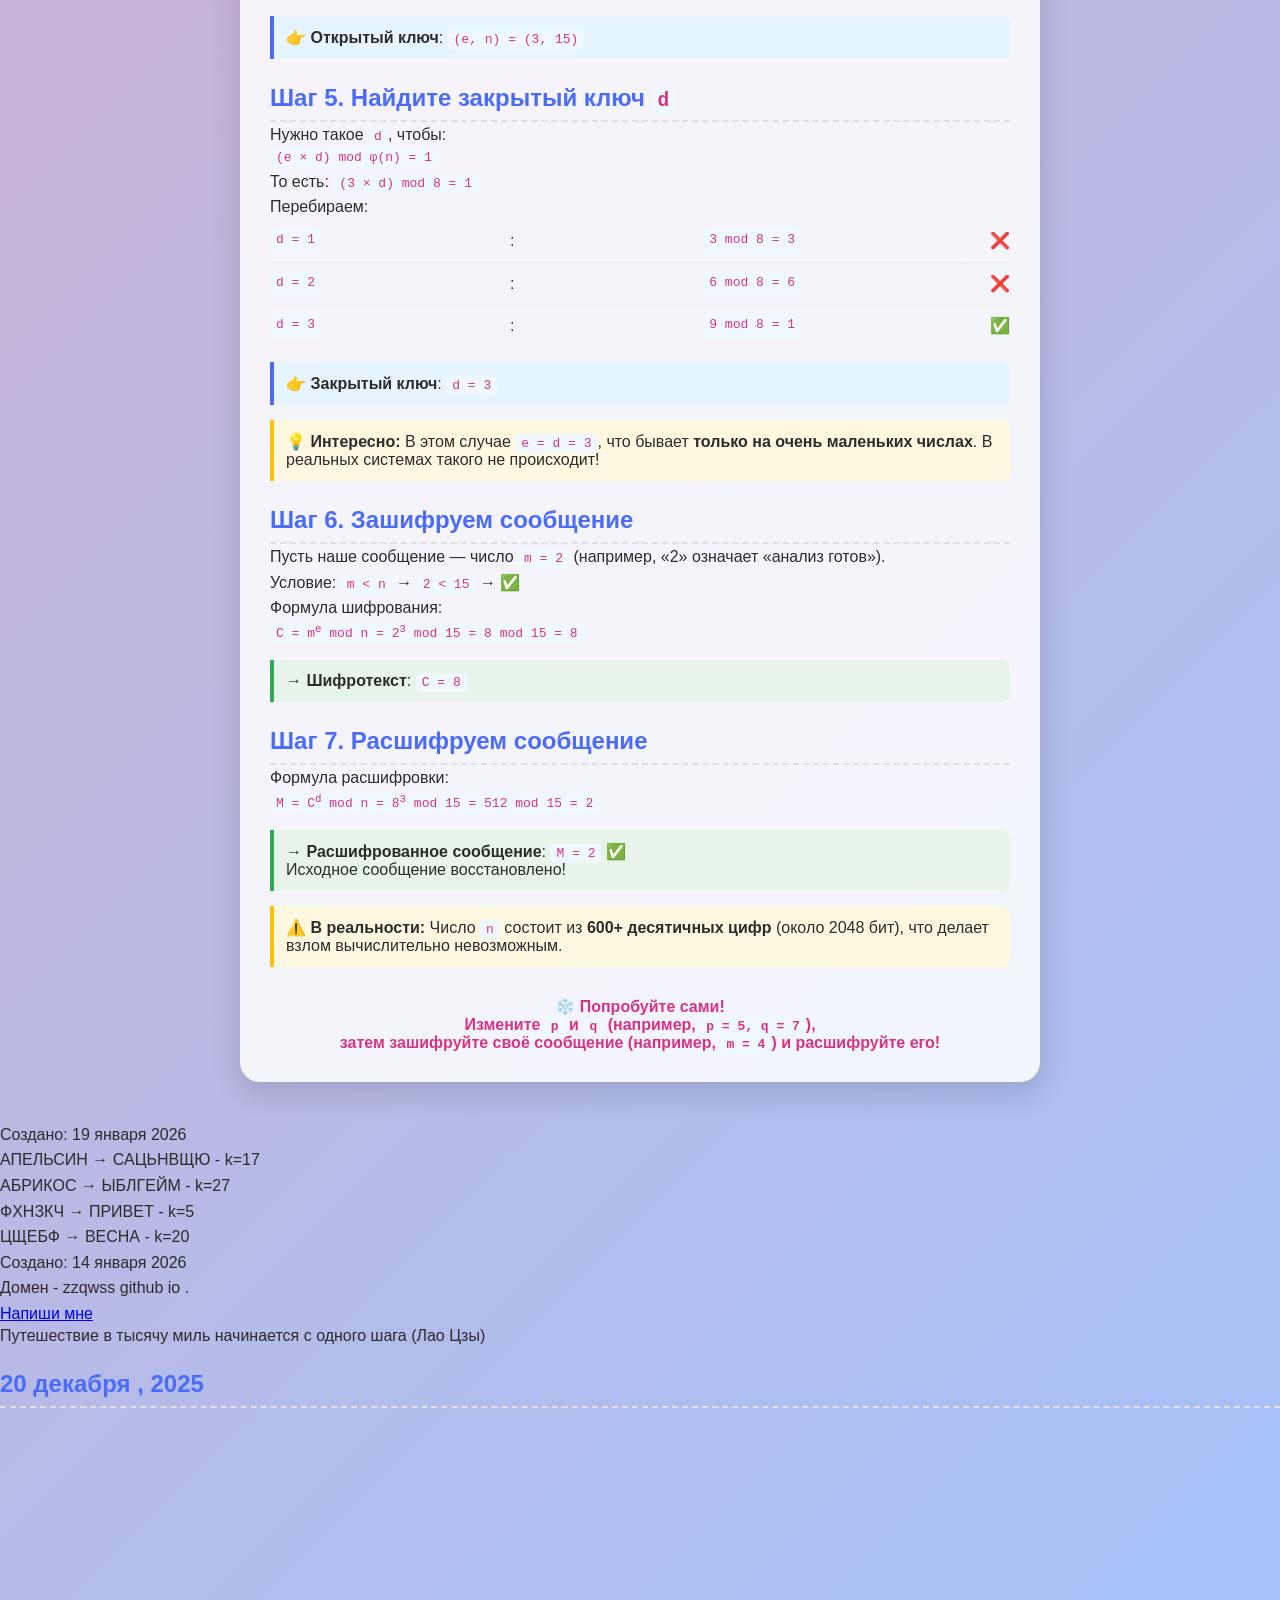
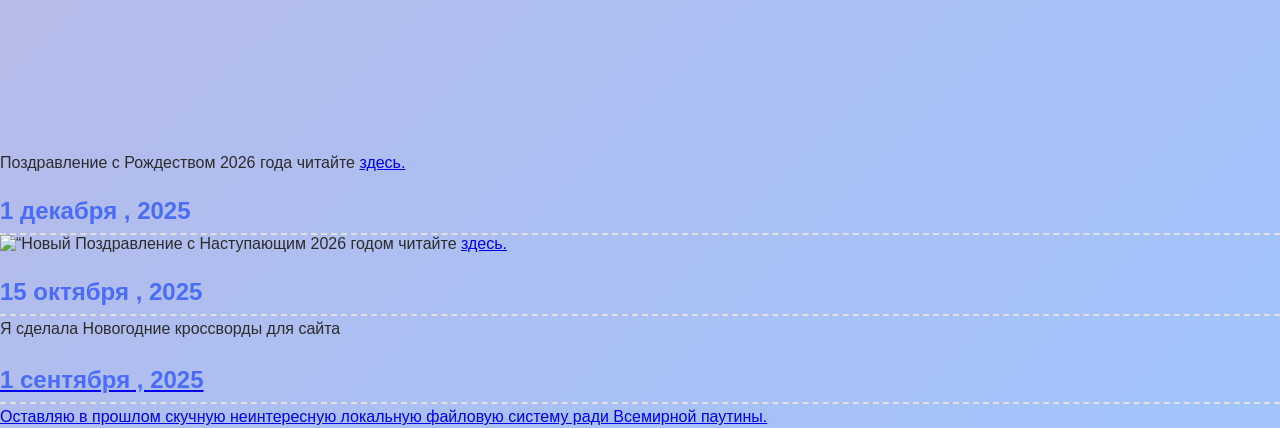
==== commit 1c0e641f: "Update index.html" ====
--- a/index.html
+++ b/index.html
@@ -12,7 +12,7 @@
   <tittle>Точность решения:0.71</tittle>
 
   <h2> 25 мая, 2026<h2>
-    <a href="Calc/таюлица 25.odt 5.2.xlsx 18 мая .xlsx"> Таблица 5.2</a><br  <h2> 
+    <a href="Calc/таюлица 25.odt 5.2.xlsx 18 мая .xlsx"> Комбинаторика в медицине</a><br  <h2> 
 
   <h2> 20 мая, 2026<h2>
     <a href="Calc/лист 4 таблиный процессор 5.2.xlsx 18 мая .xlsx"> Таблица 5.2</a><br  <h2>
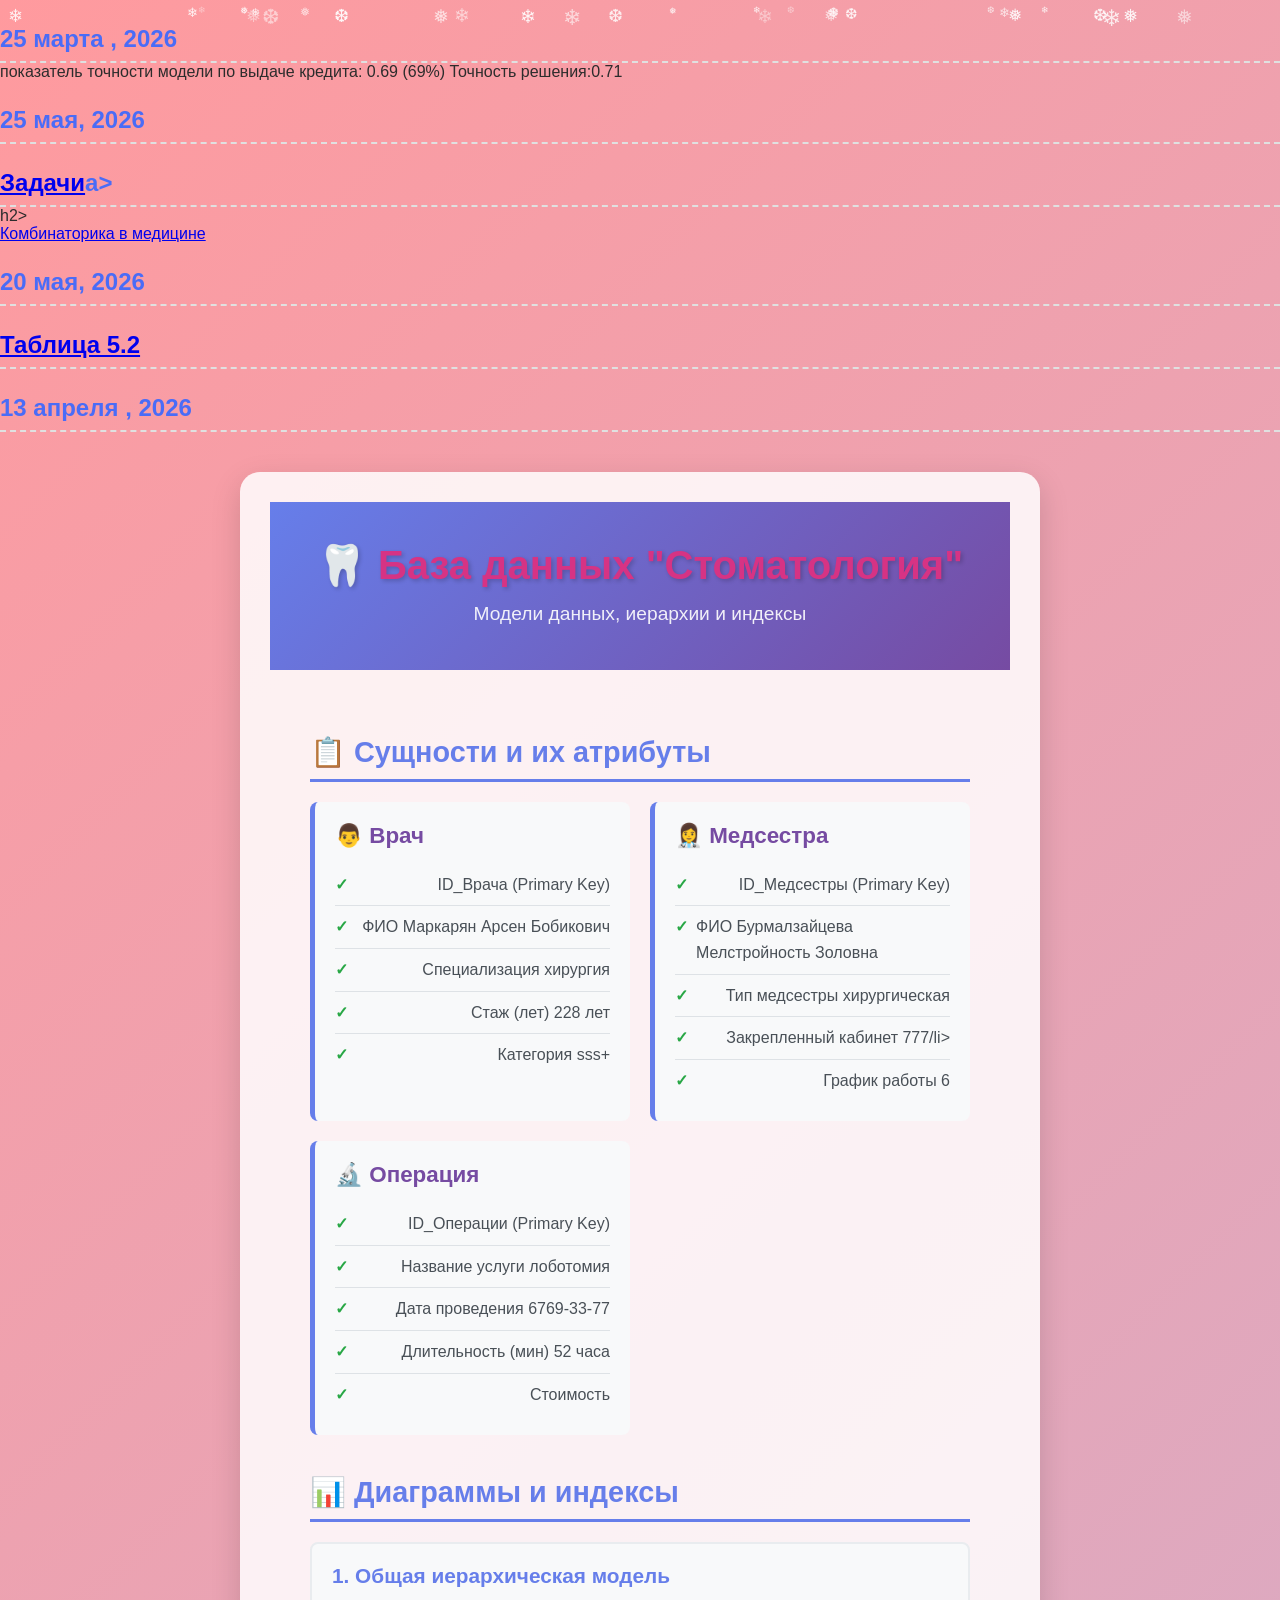
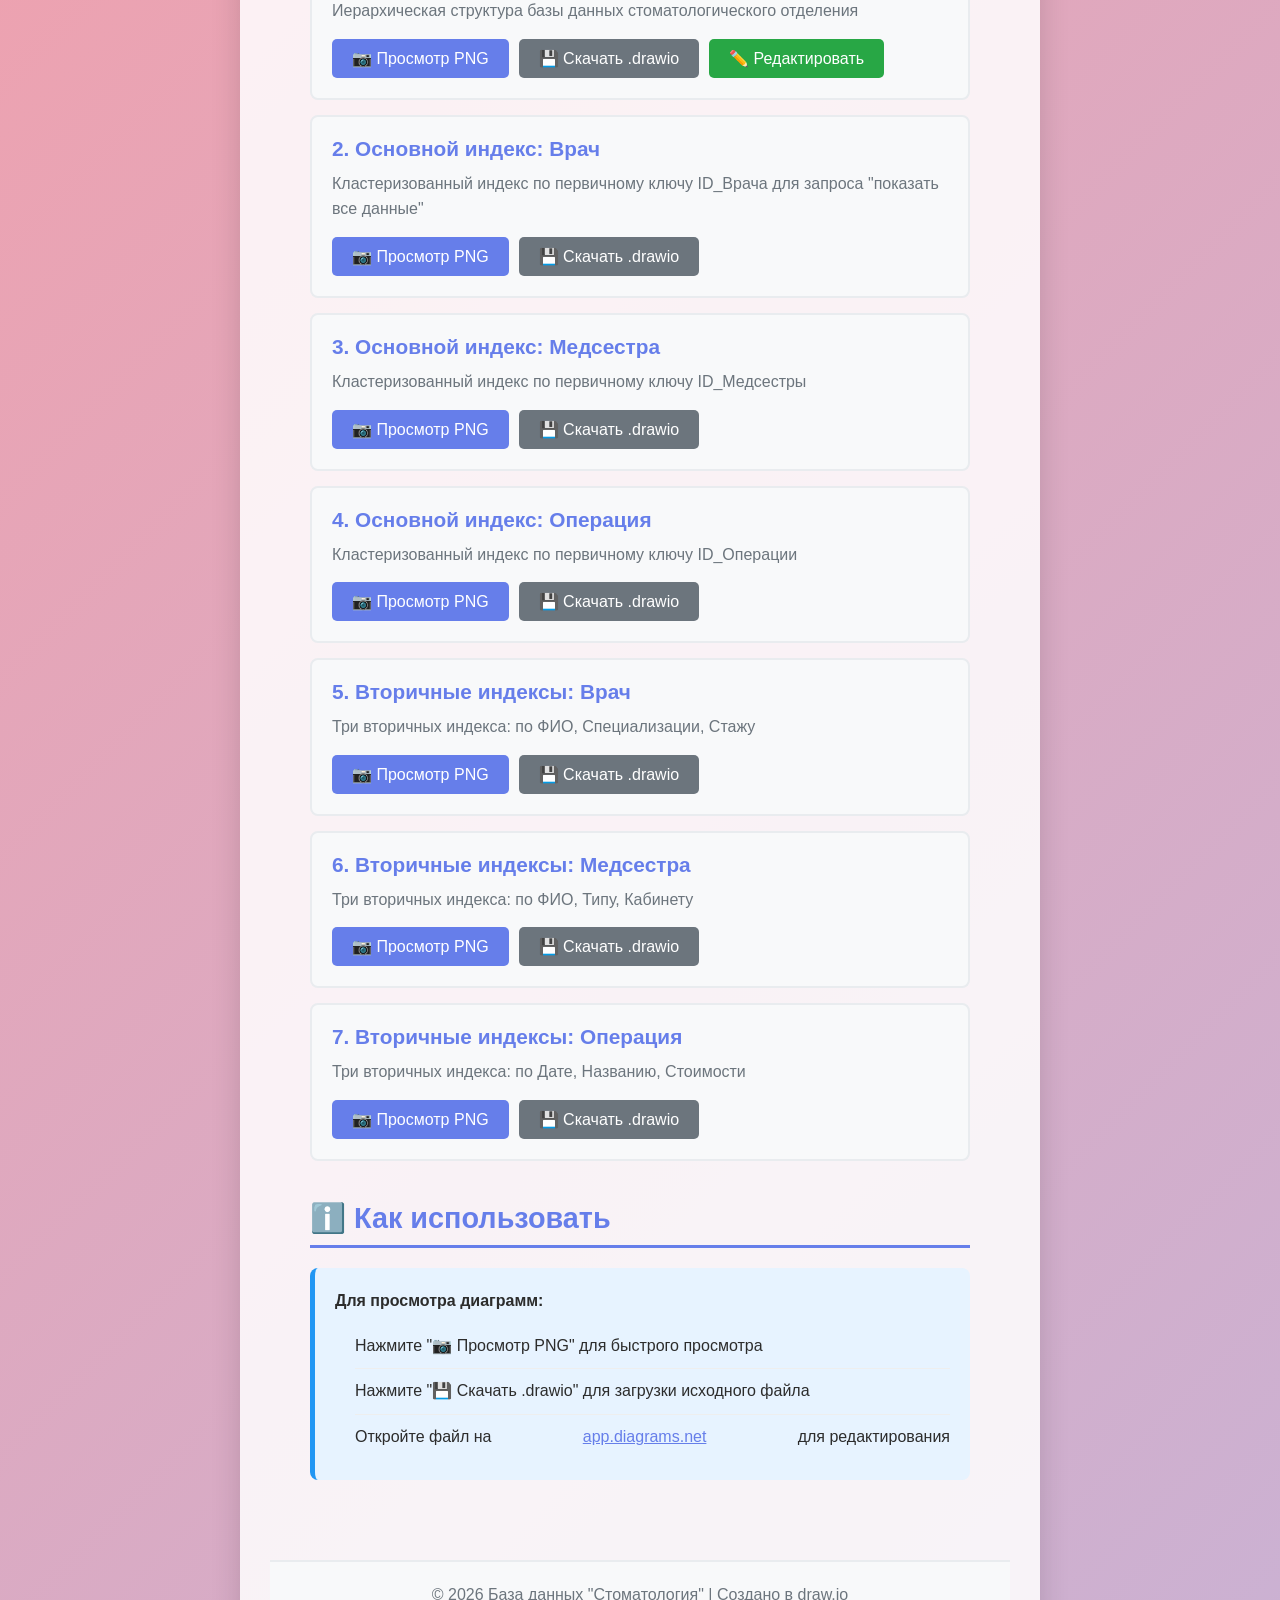
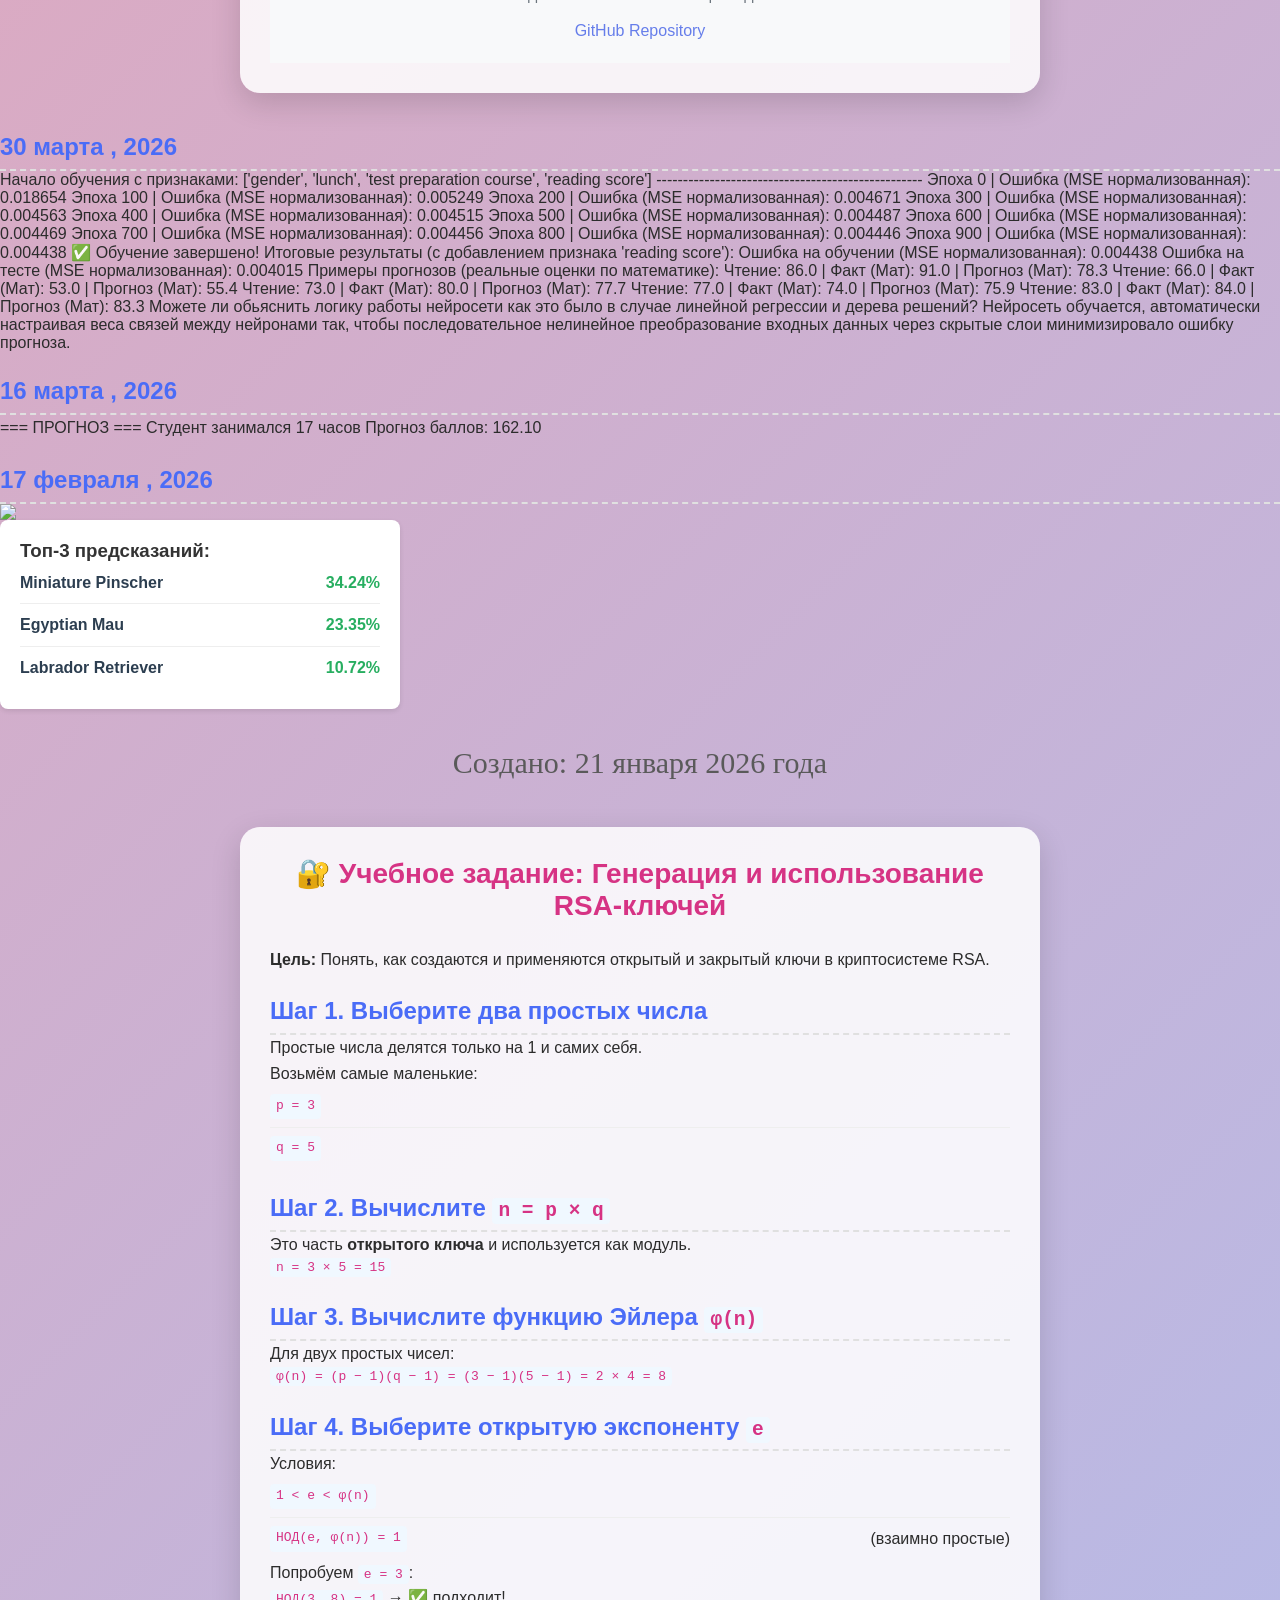
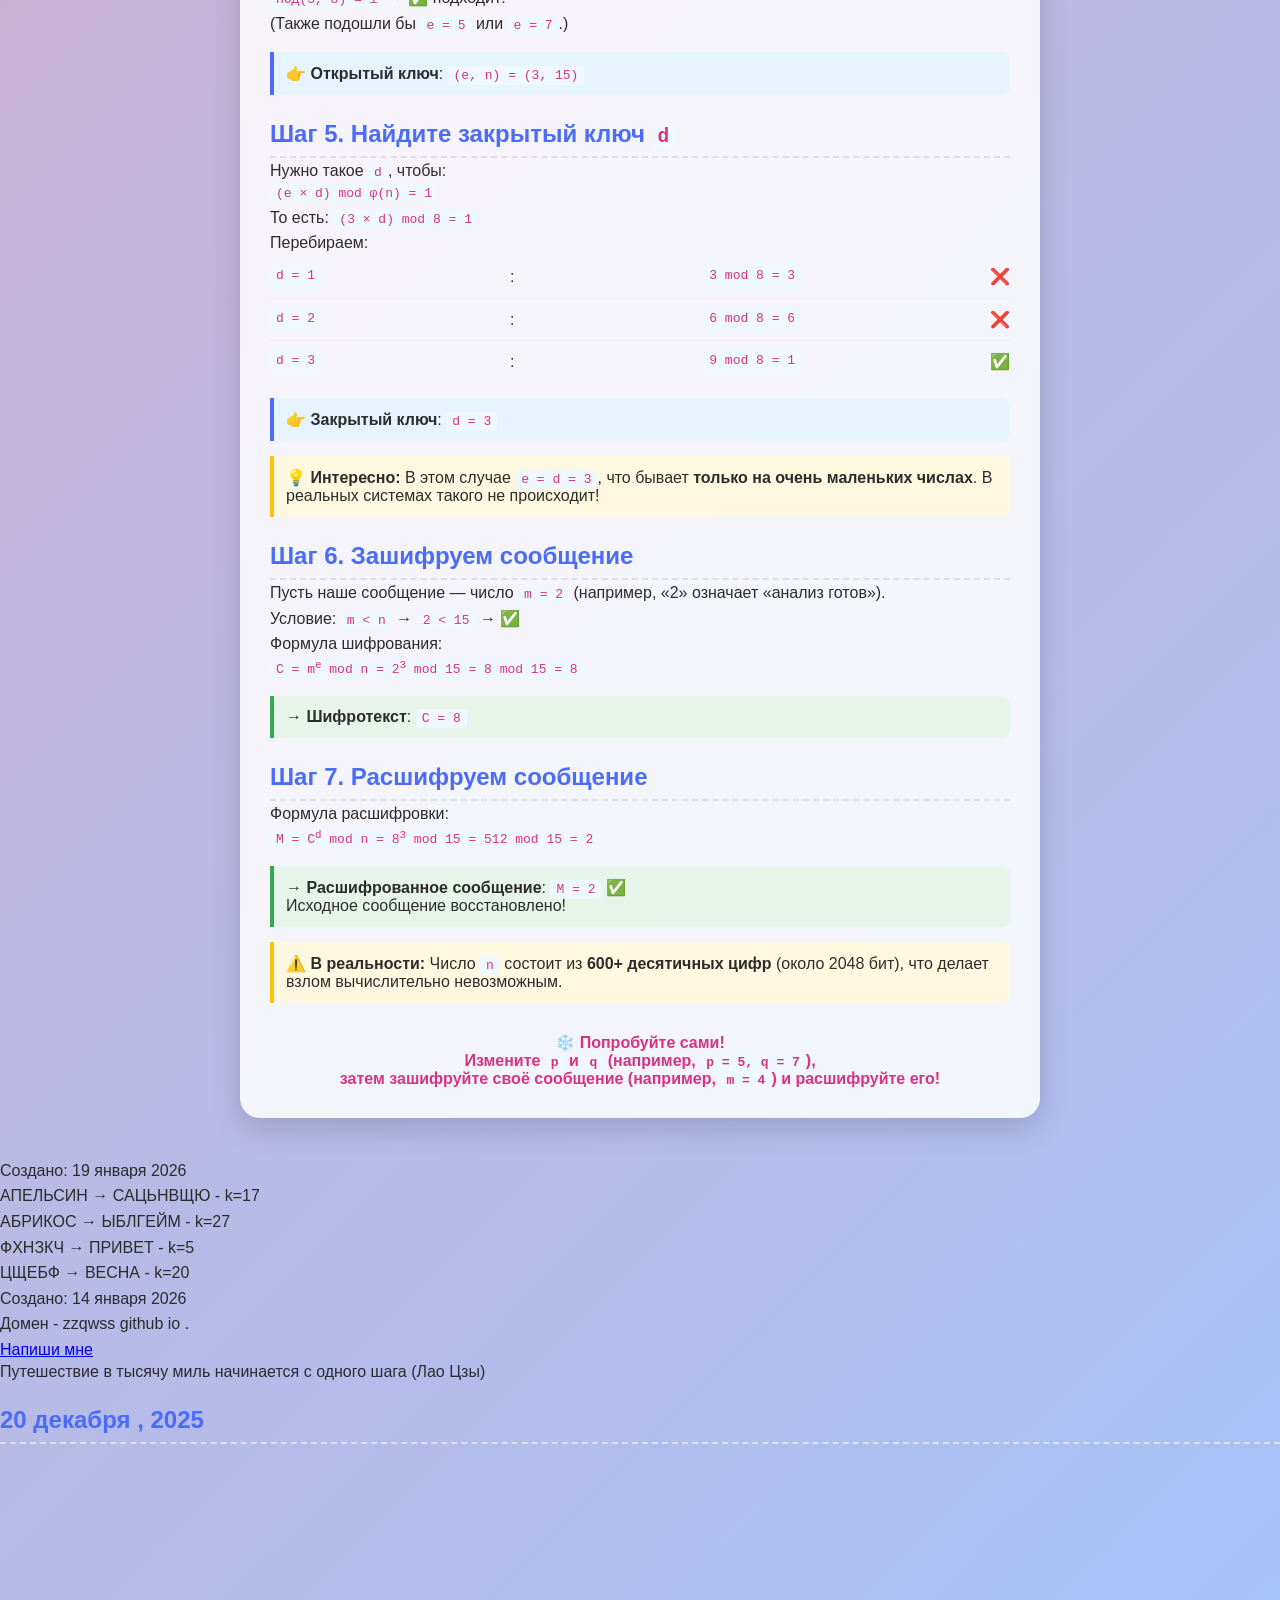
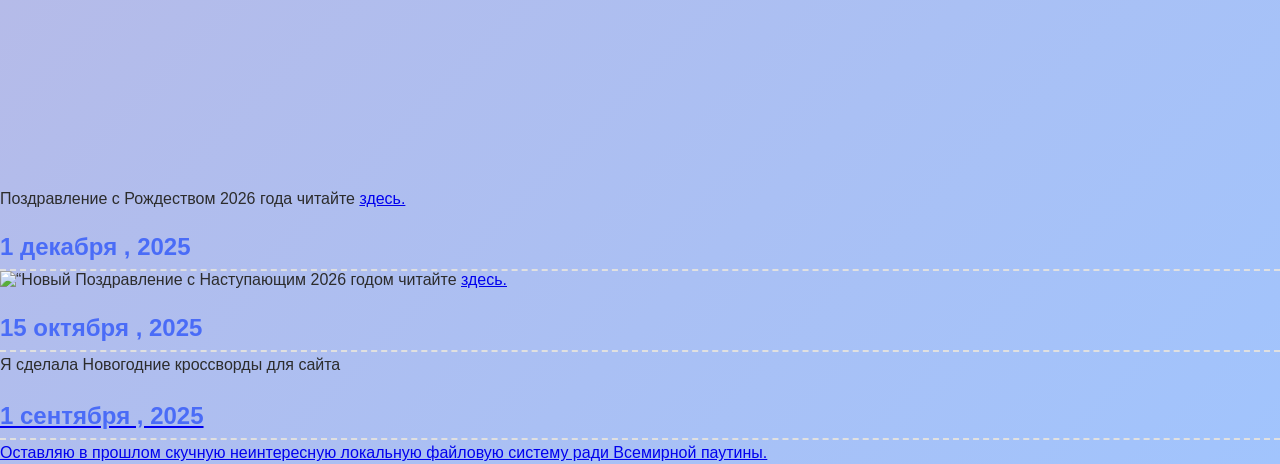
==== commit ede545ed: "Update index.html" ====
--- a/index.html
+++ b/index.html
@@ -12,6 +12,7 @@
   <tittle>Точность решения:0.71</tittle>
 
   <h2> 25 мая, 2026<h2>
+    <a href="таюлица 25.odt"download>Задачи</a>a></h2>h2></p>
     <a href="Calc/таюлица 25.odt 5.2.xlsx 18 мая .xlsx"> Комбинаторика в медицине</a><br  <h2> 
 
   <h2> 20 мая, 2026<h2>
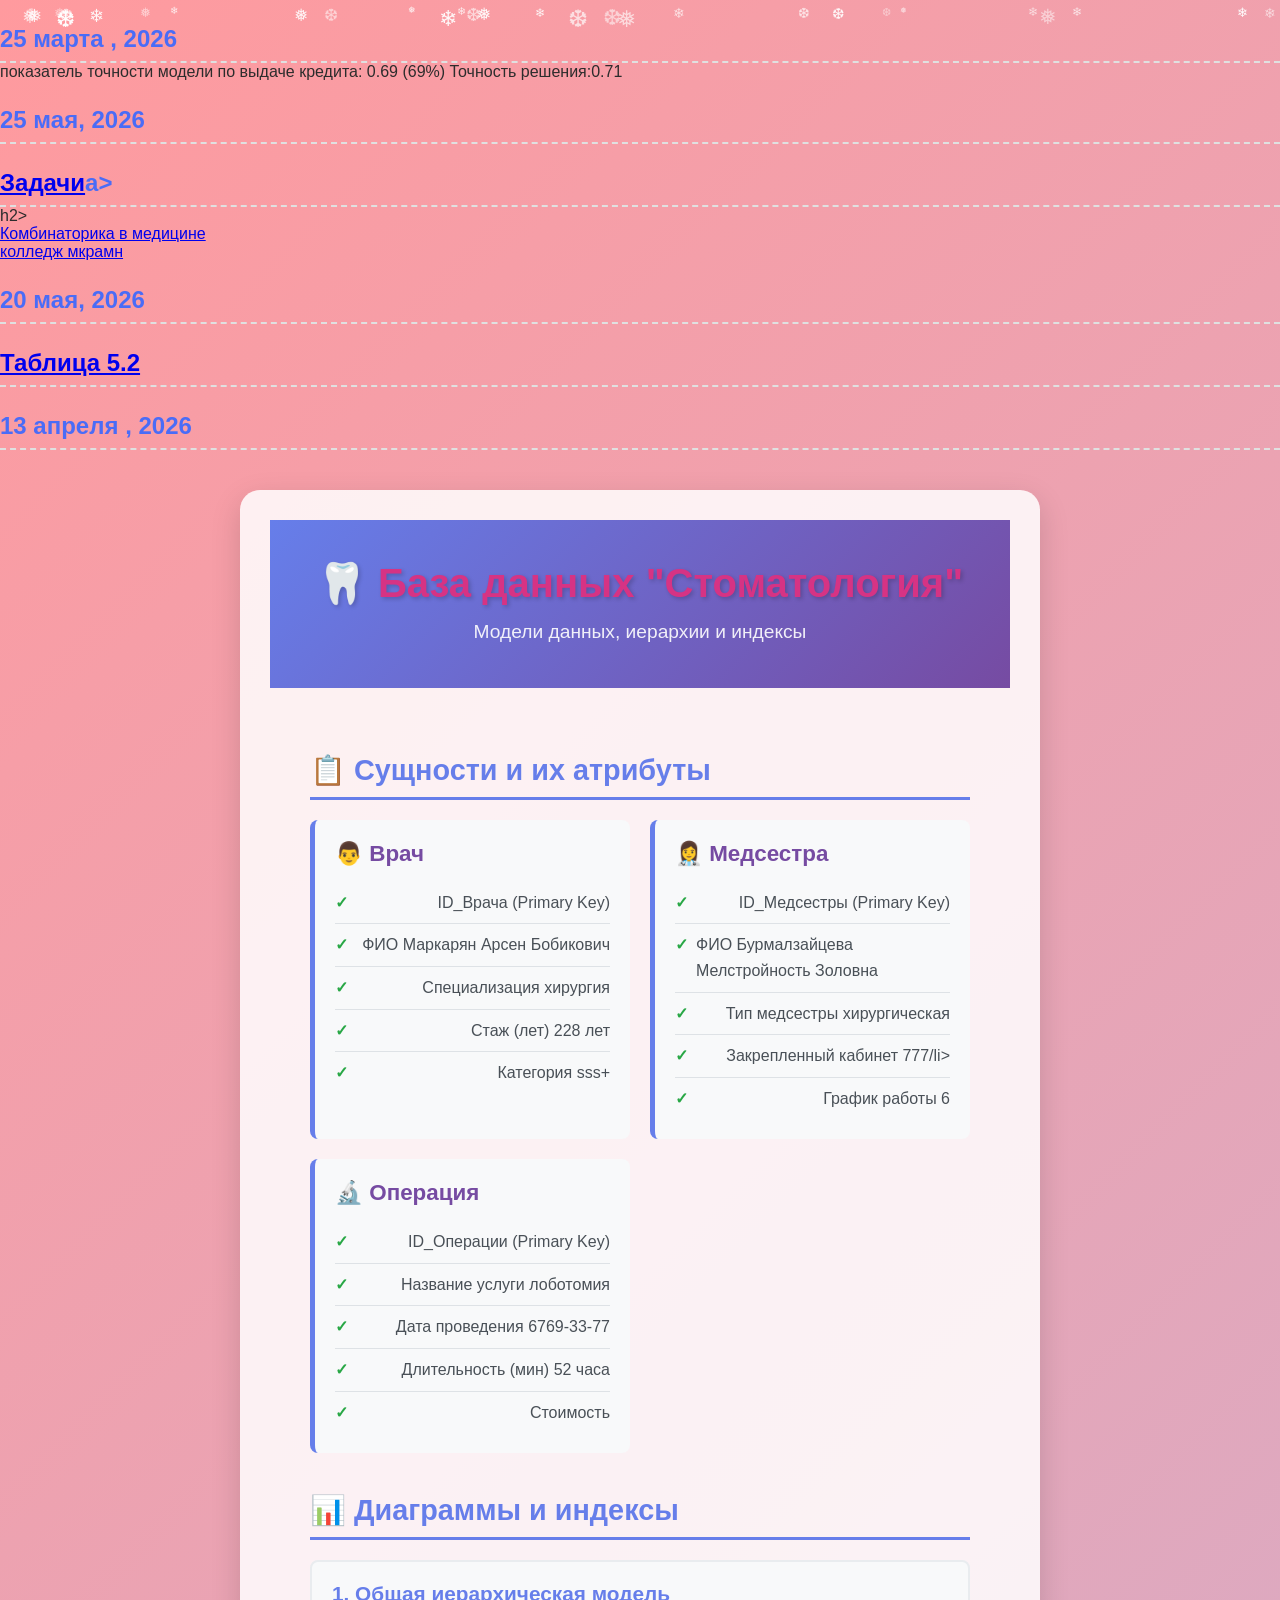
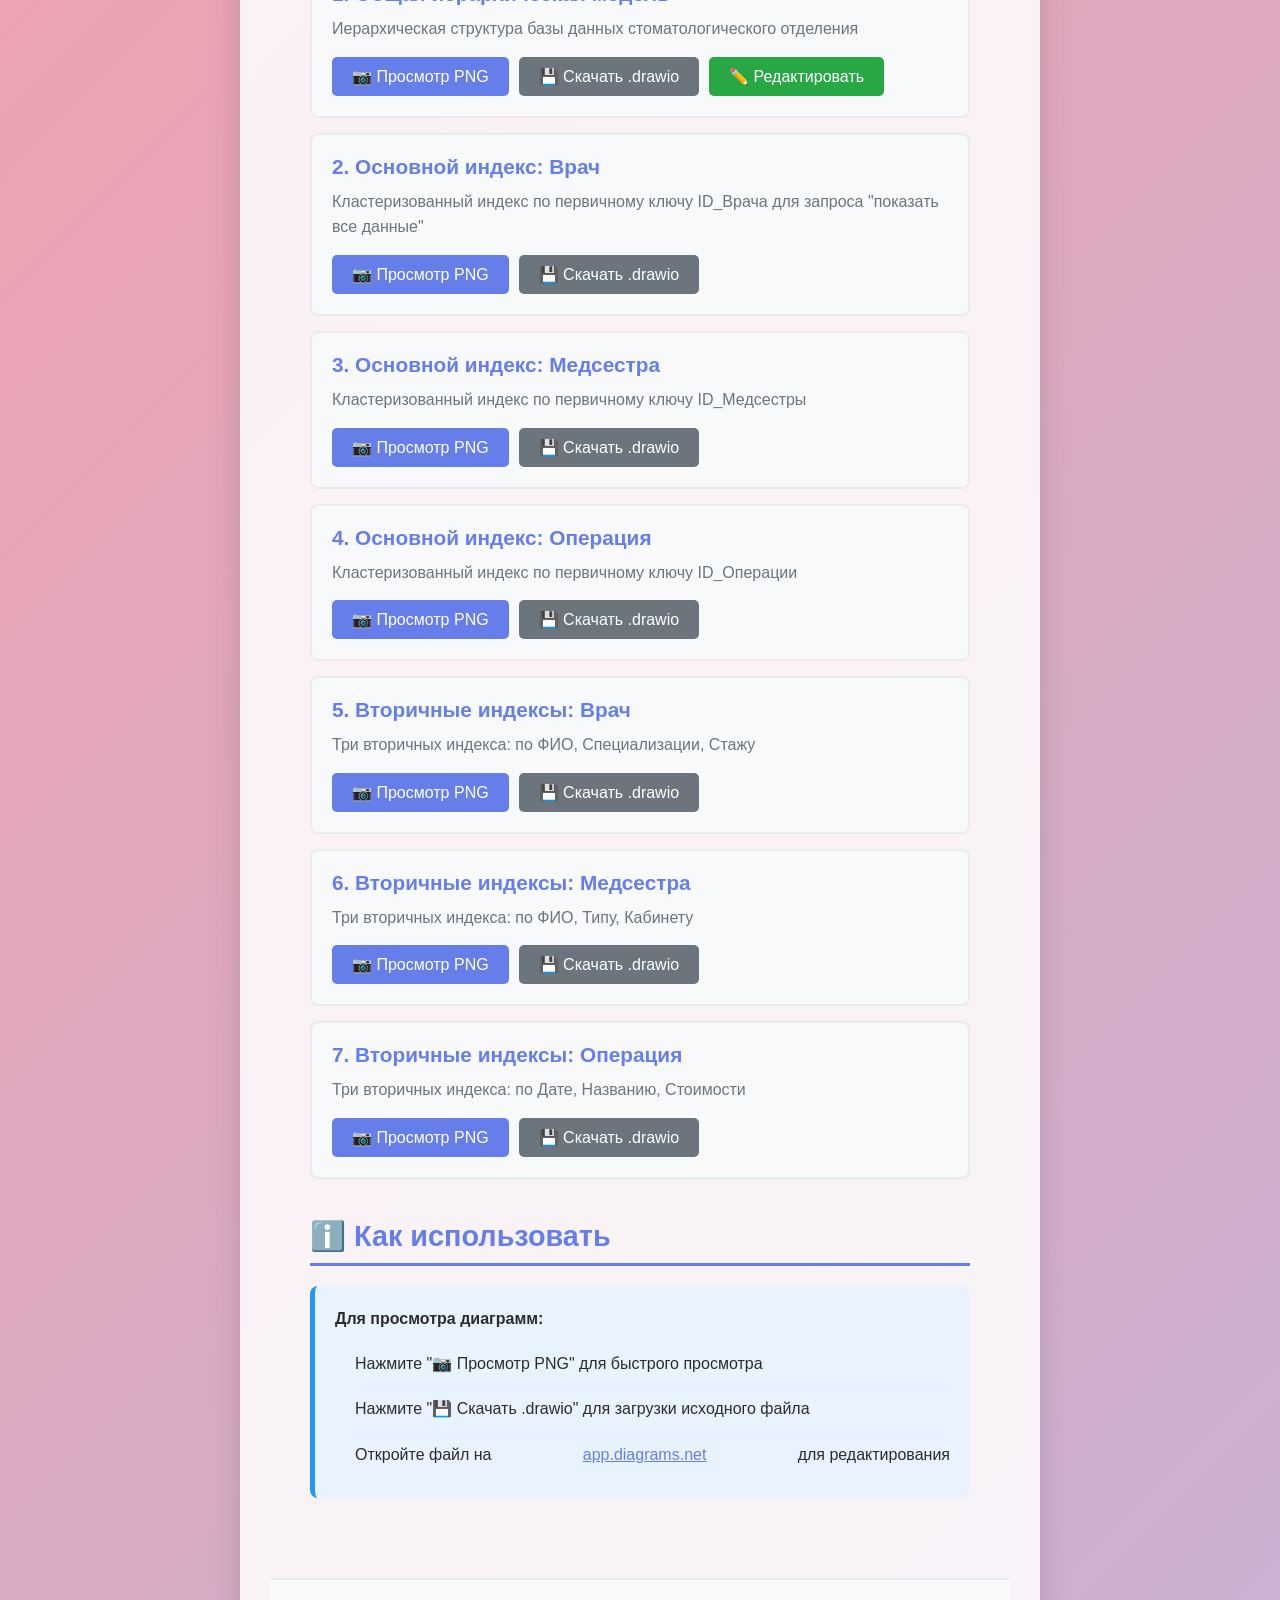
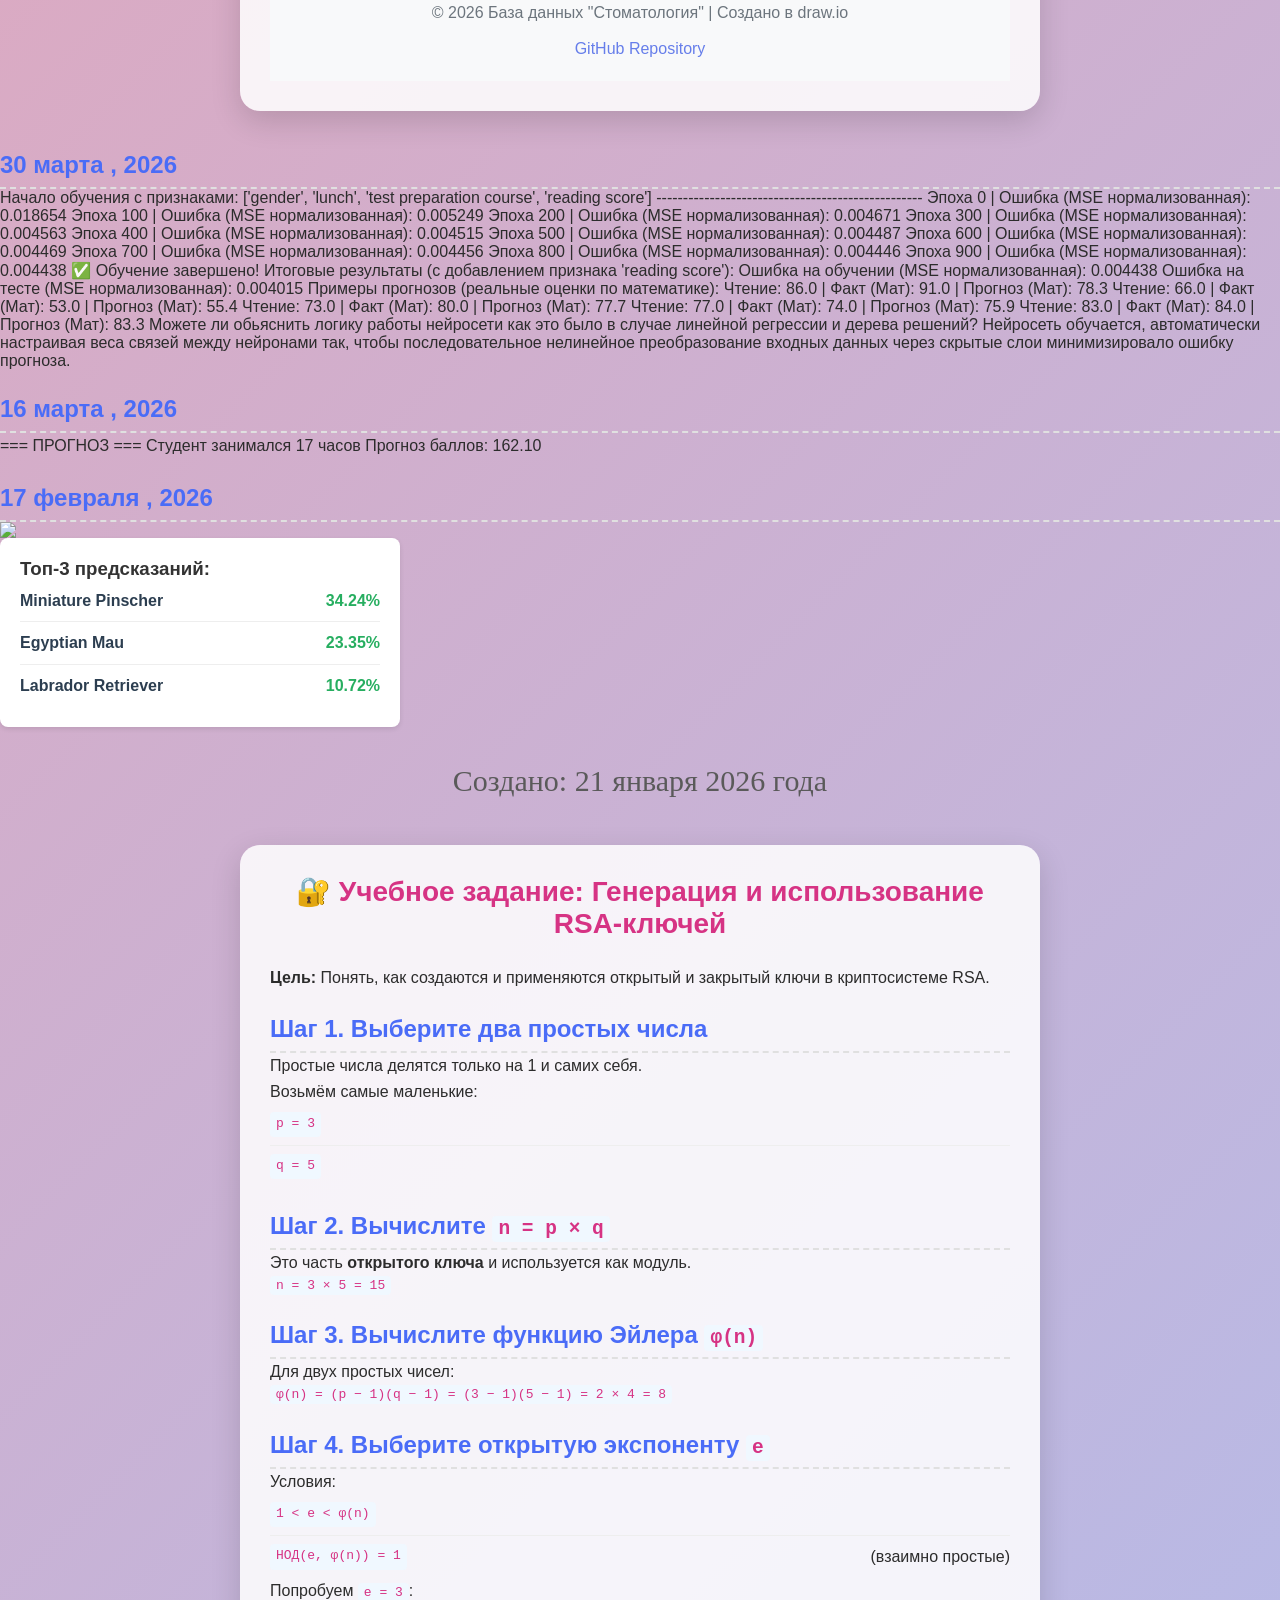
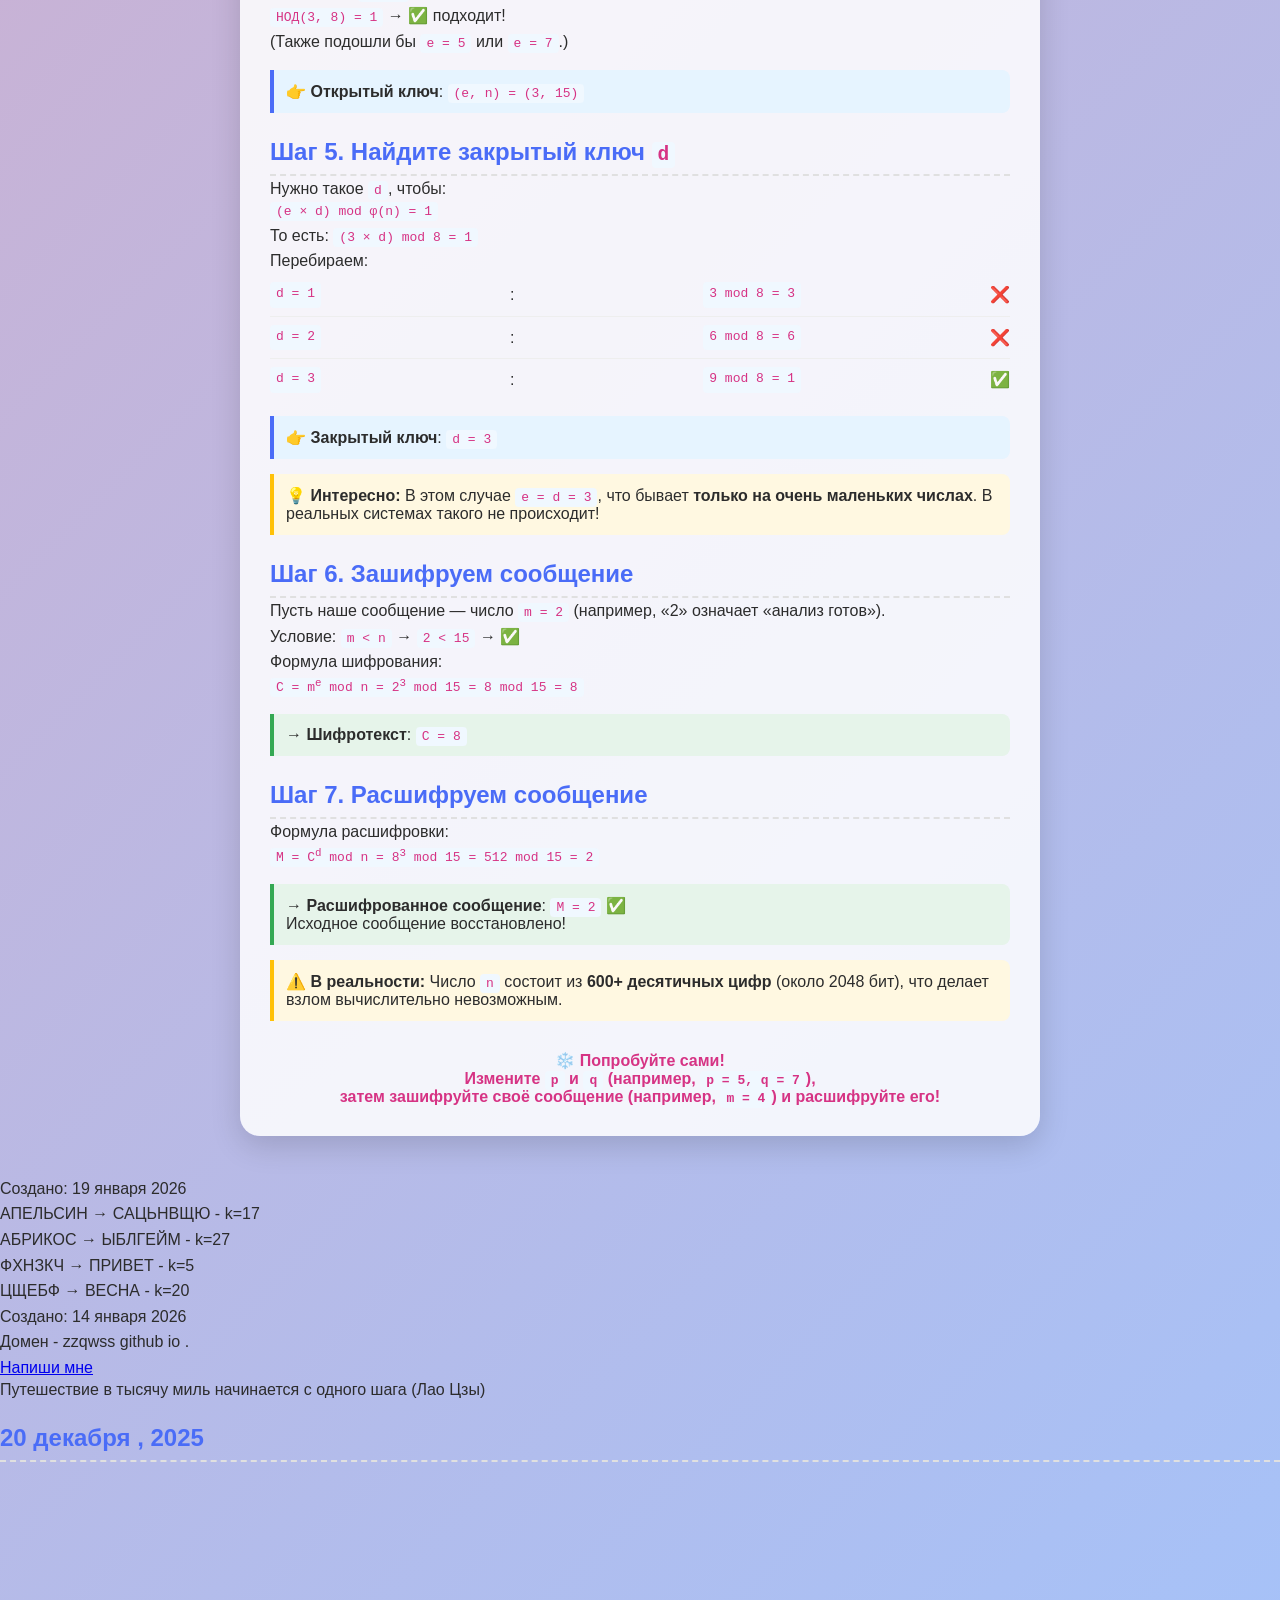
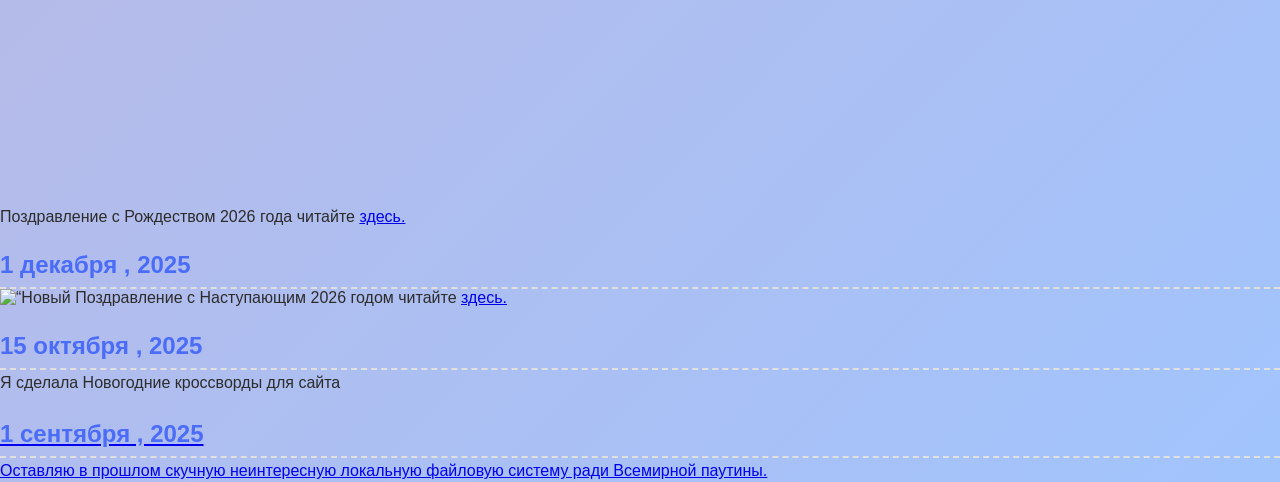
==== commit d6edf5e7: "Update index.html" ====
--- a/index.html
+++ b/index.html
@@ -14,6 +14,8 @@
   <h2> 25 мая, 2026<h2>
     <a href="таюлица 25.odt"download>Задачи</a>a></h2>h2></p>
     <a href="Calc/таюлица 25.odt 5.2.xlsx 18 мая .xlsx"> Комбинаторика в медицине</a><br  <h2> 
+    <a href="www.mkramn.ru">колледж мкрамн</a>
+    
 
   <h2> 20 мая, 2026<h2>
     <a href="Calc/лист 4 таблиный процессор 5.2.xlsx 18 мая .xlsx"> Таблица 5.2</a><br  <h2>
